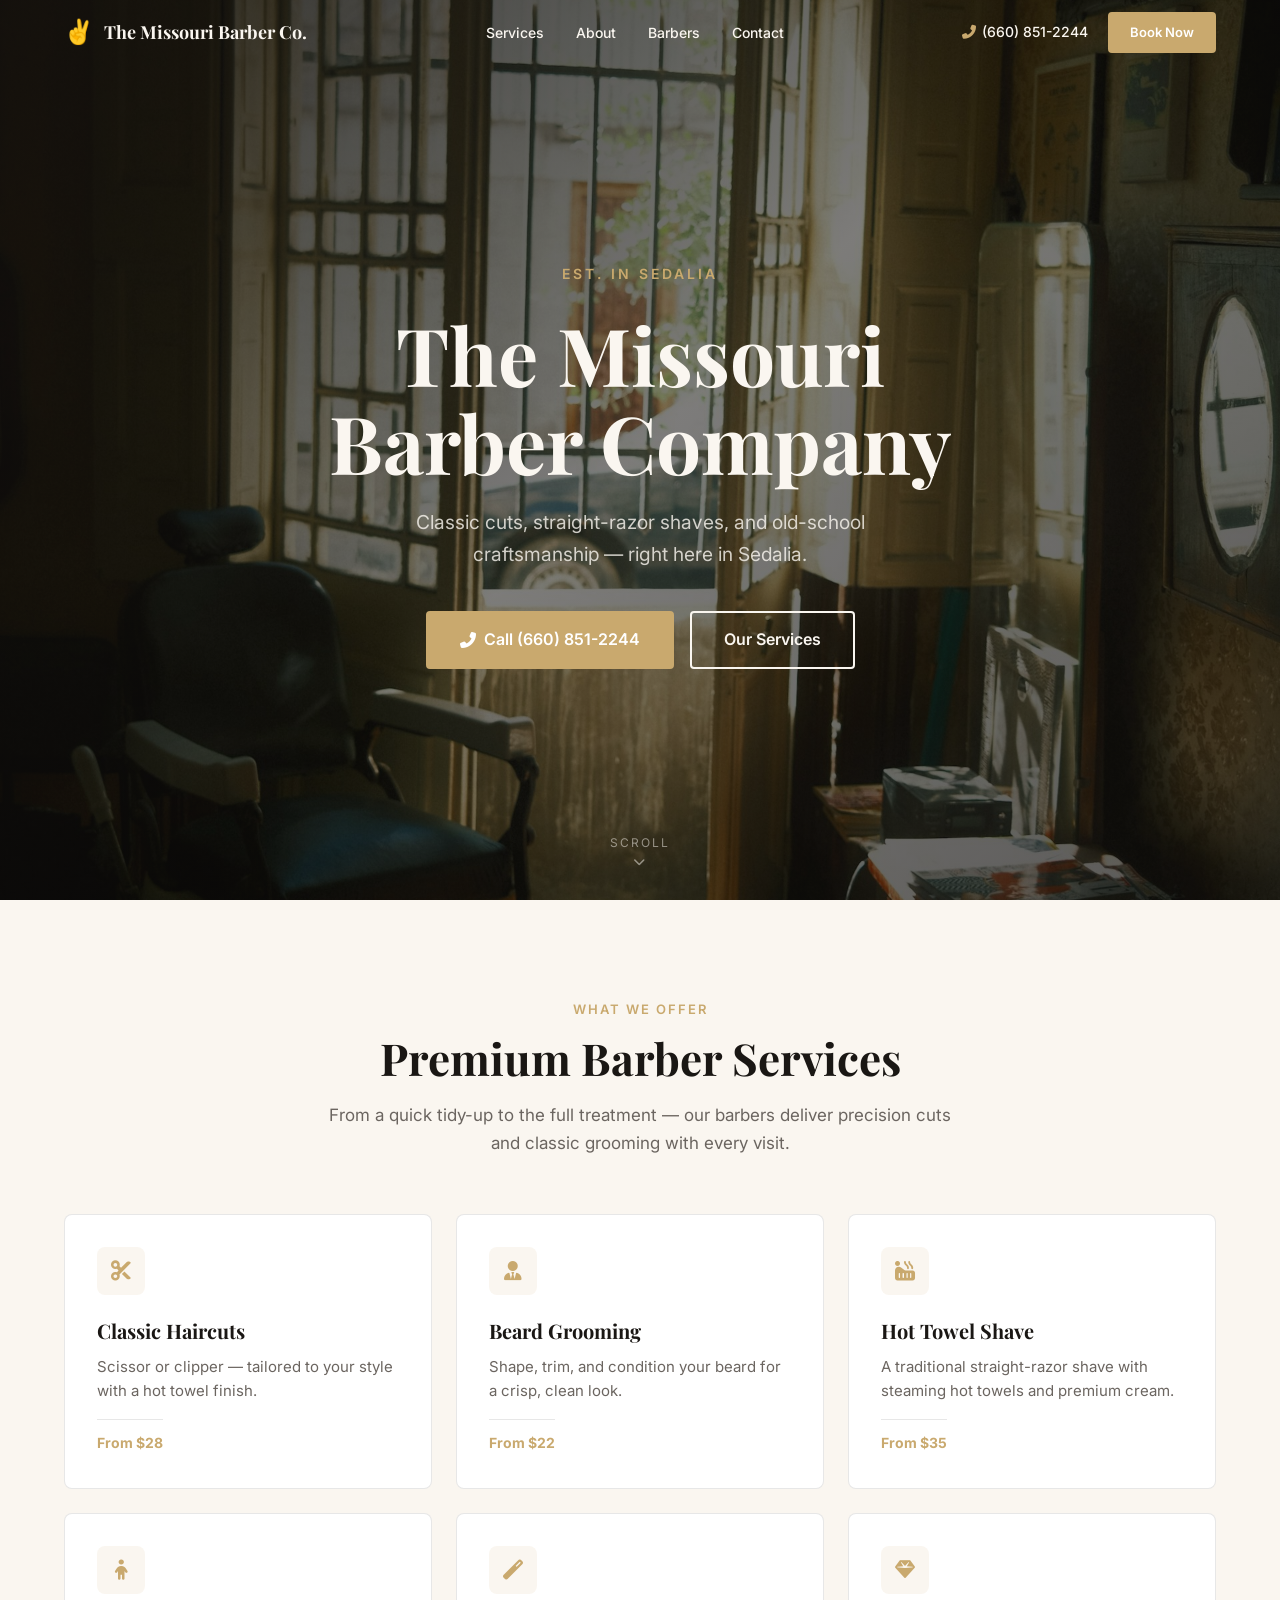
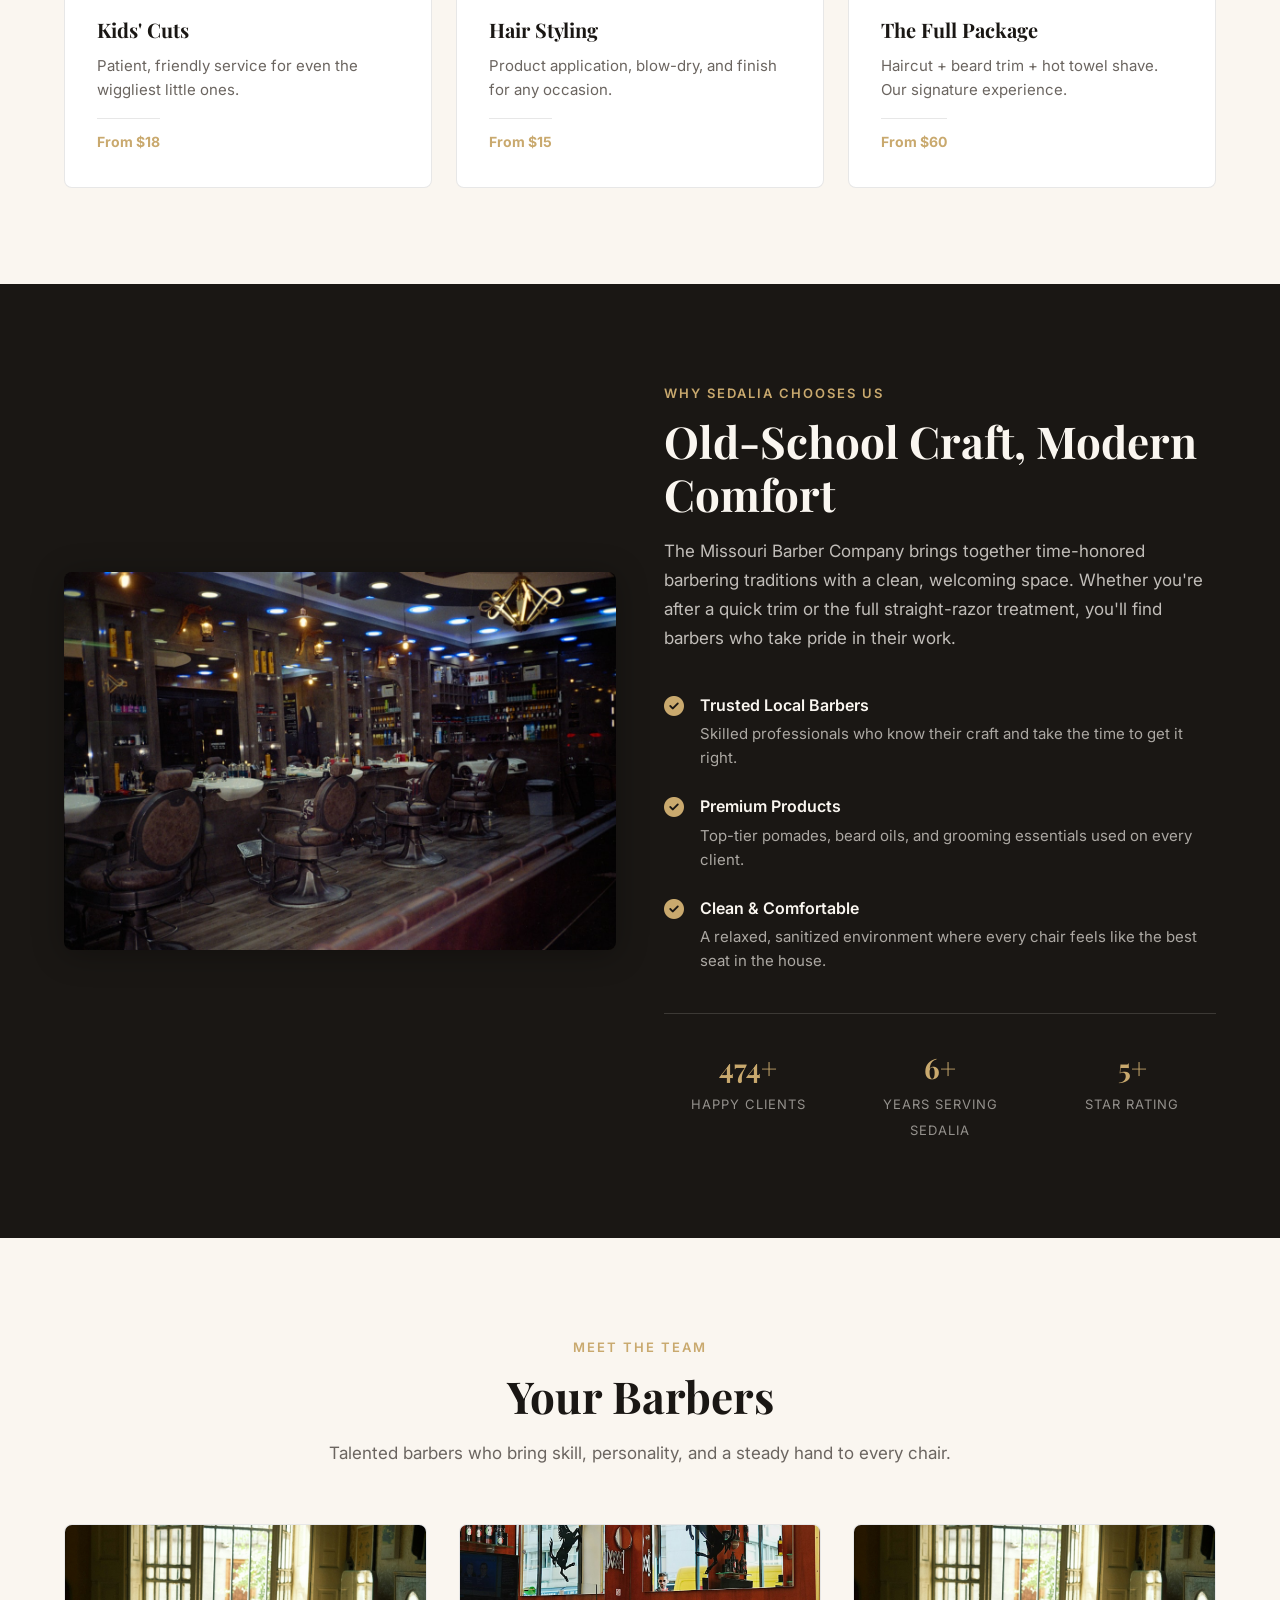
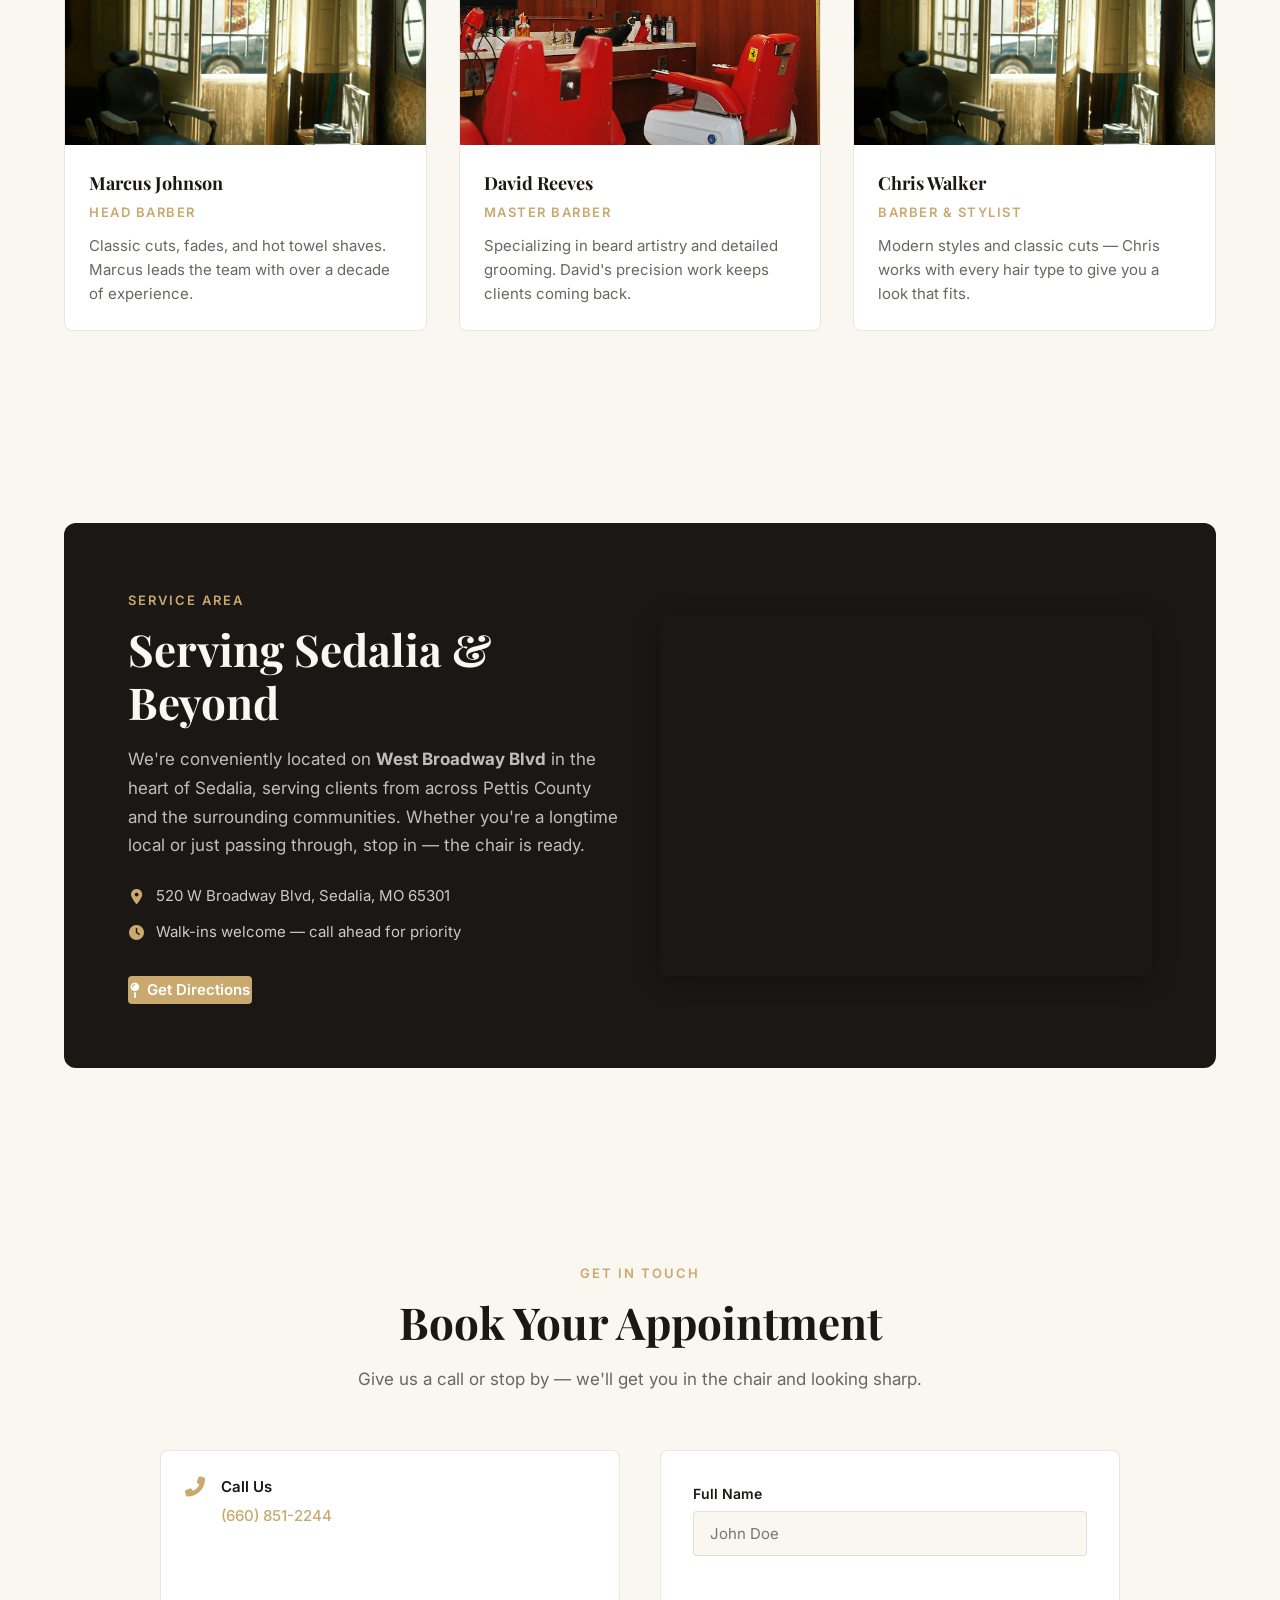
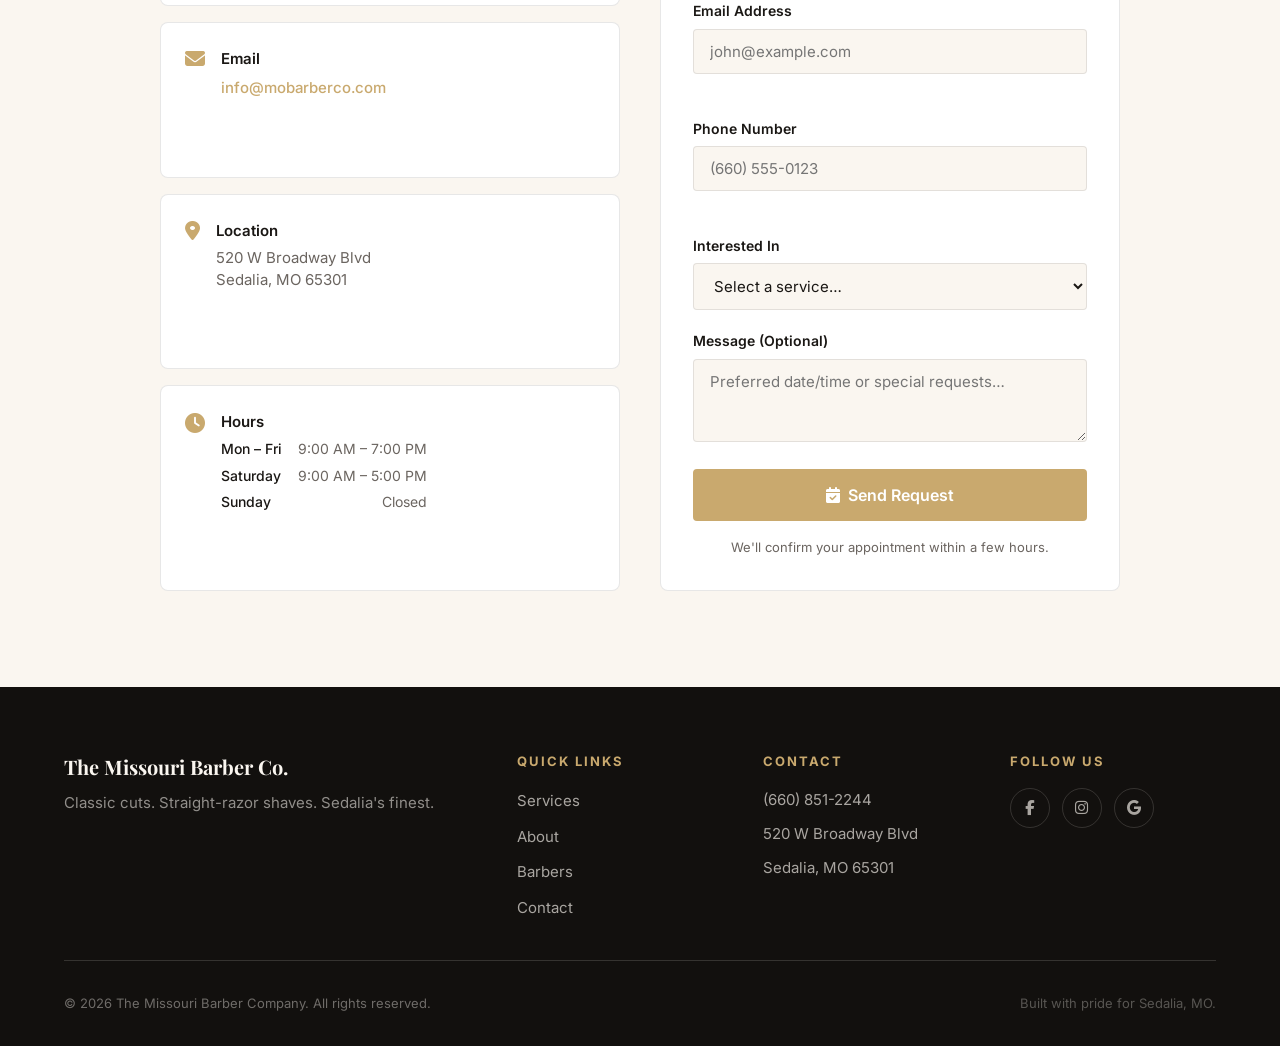
==== index.html @ 13b94422 "Initial landing page for The Missouri Barber Company Premium barbershop landing page with services, " ====
<!DOCTYPE html>
<html lang="en">
<head>
  <meta charset="UTF-8">
  <meta name="viewport" content="width=device-width, initial-scale=1.0">
  <meta name="description" content="The Missouri Barber Company — Sedalia's premier barbershop for classic haircuts, beard grooming, and hot towel shaves. Walk in or book online.">
  <title>The Missouri Barber Company | Premium Barbershop in Sedalia, MO</title>

  <!-- Google Fonts -->
  <link rel="preconnect" href="https://fonts.googleapis.com">
  <link rel="preconnect" href="https://fonts.gstatic.com" crossorigin>
  <link href="https://fonts.googleapis.com/css2?family=Playfair+Display:ital,wght@0,400;0,600;0,700;1,400&family=Inter:wght@300;400;500;600;700&display=swap" rel="stylesheet">

  <!-- Font Awesome -->
  <link rel="stylesheet" href="https://cdnjs.cloudflare.com/ajax/libs/font-awesome/6.5.1/css/all.min.css">

  <link rel="stylesheet" href="styles.css">
</head>
<body>
  <!-- Skip Navigation -->
  <a href="#main" class="skip-link">Skip to main content</a>

  <!-- Header / Navigation -->
  <header class="header" id="header">
    <div class="container header__inner">
      <a href="/" class="header__logo">
        <span class="header__logo-icon" aria-hidden="true">&#9996;</span>
        <span class="header__logo-text">The Missouri Barber Co.</span>
      </a>

      <nav class="nav" id="nav" aria-label="Main navigation">
        <ul class="nav__list" id="navList">
          <li class="nav__item"><a href="#services" class="nav__link">Services</a></li>
          <li class="nav__item"><a href="#about" class="nav__link">About</a></li>
          <li class="nav__item"><a href="#barbers" class="nav__link">Barbers</a></li>
          <li class="nav__item"><a href="#contact" class="nav__link">Contact</a></li>
        </ul>
      </nav>

      <div class="header__actions">
        <a href="tel:+16608512244" class="header__phone">
          <i class="fas fa-phone-alt" aria-hidden="true"></i>
          <span>(660) 851-2244</span>
        </a>
        <a href="#contact" class="btn btn--primary btn--sm header__cta">Book Now</a>
        <button class="nav-toggle" id="navToggle" aria-label="Toggle menu" aria-expanded="false">
          <span class="nav-toggle__bar"></span>
          <span class="nav-toggle__bar"></span>
          <span class="nav-toggle__bar"></span>
        </button>
      </div>
    </div>
  </header>

  <main id="main">
    <!-- Hero Section -->
    <section class="hero" id="hero">
      <div class="hero__overlay"></div>
      <div class="hero__bg" aria-hidden="true"></div>
      <div class="container hero__content">
        <p class="hero__subtitle">Est. in Sedalia</p>
        <h1 class="hero__title">The Missouri<br>Barber Company</h1>
        <p class="hero__tagline">Classic cuts, straight-razor shaves, and old-school craftsmanship — right here in Sedalia.</p>
        <div class="hero__actions">
          <a href="tel:+16608512244" class="btn btn--primary btn--lg">
            <i class="fas fa-phone-alt" aria-hidden="true"></i>
            Call (660) 851-2244
          </a>
          <a href="#services" class="btn btn--outline btn--lg">Our Services</a>
        </div>
      </div>
      <div class="hero__scroll" aria-hidden="true">
        <span>Scroll</span>
        <i class="fas fa-chevron-down"></i>
      </div>
    </section>

    <!-- Services Section -->
    <section class="section services" id="services" aria-labelledby="services-title">
      <div class="container">
        <div class="section__header">
          <span class="section__label">What We Offer</span>
          <h2 class="section__title" id="services-title">Premium Barber Services</h2>
          <p class="section__desc">From a quick tidy-up to the full treatment — our barbers deliver precision cuts and classic grooming with every visit.</p>
        </div>

        <div class="services__grid">
          <article class="service-card">
            <div class="service-card__icon" aria-hidden="true">
              <i class="fas fa-cut"></i>
            </div>
            <h3 class="service-card__title">Classic Haircuts</h3>
            <p class="service-card__desc">Scissor or clipper — tailored to your style with a hot towel finish.</p>
            <span class="service-card__price">From $28</span>
          </article>

          <article class="service-card">
            <div class="service-card__icon" aria-hidden="true">
              <i class="fas fa-user-tie"></i>
            </div>
            <h3 class="service-card__title">Beard Grooming</h3>
            <p class="service-card__desc">Shape, trim, and condition your beard for a crisp, clean look.</p>
            <span class="service-card__price">From $22</span>
          </article>

          <article class="service-card">
            <div class="service-card__icon" aria-hidden="true">
              <i class="fas fa-hot-tub"></i>
            </div>
            <h3 class="service-card__title">Hot Towel Shave</h3>
            <p class="service-card__desc">A traditional straight-razor shave with steaming hot towels and premium cream.</p>
            <span class="service-card__price">From $35</span>
          </article>

          <article class="service-card">
            <div class="service-card__icon" aria-hidden="true">
              <i class="fas fa-child"></i>
            </div>
            <h3 class="service-card__title">Kids' Cuts</h3>
            <p class="service-card__desc">Patient, friendly service for even the wiggliest little ones.</p>
            <span class="service-card__price">From $18</span>
          </article>

          <article class="service-card">
            <div class="service-card__icon" aria-hidden="true">
              <i class="fas fa-magic"></i>
            </div>
            <h3 class="service-card__title">Hair Styling</h3>
            <p class="service-card__desc">Product application, blow-dry, and finish for any occasion.</p>
            <span class="service-card__price">From $15</span>
          </article>

          <article class="service-card">
            <div class="service-card__icon" aria-hidden="true">
              <i class="fas fa-gem"></i>
            </div>
            <h3 class="service-card__title">The Full Package</h3>
            <p class="service-card__desc">Haircut + beard trim + hot towel shave. Our signature experience.</p>
            <span class="service-card__price">From $60</span>
          </article>
        </div>
      </div>
    </section>

    <!-- About / Why Choose Us Section -->
    <section class="section about" id="about" aria-labelledby="about-title">
      <div class="container">
        <div class="about__grid">
          <div class="about__visual" aria-hidden="true">
            <img src="assets/images/interior-1.jpg" alt="Interior of The Missouri Barber Company showing classic barber chairs" loading="lazy">
          </div>
          <div class="about__content">
            <span class="section__label">Why Sedalia Chooses Us</span>
            <h2 class="section__title" id="about-title">Old-School Craft, Modern Comfort</h2>
            <p class="about__text">The Missouri Barber Company brings together time-honored barbering traditions with a clean, welcoming space. Whether you're after a quick trim or the full straight-razor treatment, you'll find barbers who take pride in their work.</p>

            <div class="about__features">
              <div class="about__feature">
                <i class="fas fa-check-circle" aria-hidden="true"></i>
                <div>
                  <h3>Trusted Local Barbers</h3>
                  <p>Skilled professionals who know their craft and take the time to get it right.</p>
                </div>
              </div>
              <div class="about__feature">
                <i class="fas fa-check-circle" aria-hidden="true"></i>
                <div>
                  <h3>Premium Products</h3>
                  <p>Top-tier pomades, beard oils, and grooming essentials used on every client.</p>
                </div>
              </div>
              <div class="about__feature">
                <i class="fas fa-check-circle" aria-hidden="true"></i>
                <div>
                  <h3>Clean & Comfortable</h3>
                  <p>A relaxed, sanitized environment where every chair feels like the best seat in the house.</p>
                </div>
              </div>
            </div>

            <div class="about__stats">
              <div class="stat">
                <span class="stat__number" data-count="500">0</span>
                <span class="stat__label">Happy Clients</span>
              </div>
              <div class="stat">
                <span class="stat__number" data-count="6">0</span>
                <span class="stat__label">Years Serving Sedalia</span>
              </div>
              <div class="stat">
                <span class="stat__number" data-count="5.0">5.0</span>
                <span class="stat__label">Star Rating</span>
              </div>
            </div>
          </div>
        </div>
      </div>
    </section>

    <!-- Barbers Section -->
    <section class="section barbers" id="barbers" aria-labelledby="barbers-title">
      <div class="container">
        <div class="section__header">
          <span class="section__label">Meet the Team</span>
          <h2 class="section__title" id="barbers-title">Your Barbers</h2>
          <p class="section__desc">Talented barbers who bring skill, personality, and a steady hand to every chair.</p>
        </div>

        <div class="barbers__grid">
          <article class="barber-card">
            <div class="barber-card__img" aria-hidden="true">
              <img src="assets/images/hero-bg.jpg" alt="Barber at work in the shop" loading="lazy">
            </div>
            <div class="barber-card__body">
              <h3 class="barber-card__name">Marcus Johnson</h3>
              <span class="barber-card__role">Head Barber</span>
              <p class="barber-card__bio">Classic cuts, fades, and hot towel shaves. Marcus leads the team with over a decade of experience.</p>
            </div>
          </article>

          <article class="barber-card">
            <div class="barber-card__img" aria-hidden="true">
              <img src="assets/images/interior-2.jpg" alt="Inside The Missouri Barber Company shop" loading="lazy">
            </div>
            <div class="barber-card__body">
              <h3 class="barber-card__name">David Reeves</h3>
              <span class="barber-card__role">Master Barber</span>
              <p class="barber-card__bio">Specializing in beard artistry and detailed grooming. David's precision work keeps clients coming back.</p>
            </div>
          </article>

          <article class="barber-card">
            <div class="barber-card__img" aria-hidden="true">
              <img src="assets/images/hero-bg.jpg" alt="Barber station at The Missouri Barber Company" loading="lazy">
            </div>
            <div class="barber-card__body">
              <h3 class="barber-card__name">Chris Walker</h3>
              <span class="barber-card__role">Barber & Stylist</span>
              <p class="barber-card__bio">Modern styles and classic cuts — Chris works with every hair type to give you a look that fits.</p>
            </div>
          </article>
        </div>
      </div>
    </section>

    <!-- Service Area Section -->
    <section class="section area" id="area" aria-labelledby="area-title">
      <div class="container">
        <div class="area__card">
          <div class="area__content">
            <span class="section__label">Service Area</span>
            <h2 class="section__title" id="area-title">Serving Sedalia & Beyond</h2>
            <p>
              We're conveniently located on <strong>West Broadway Blvd</strong> in the heart of Sedalia, serving clients from across
              Pettis County and the surrounding communities. Whether you're a longtime local or just passing through,
              stop in — the chair is ready.
            </p>
            <ul class="area__list">
              <li><i class="fas fa-location-dot" aria-hidden="true"></i> 520 W Broadway Blvd, Sedalia, MO 65301</li>
              <li><i class="fas fa-clock" aria-hidden="true"></i> Walk-ins welcome — call ahead for priority</li>
            </ul>
            <a href="https://maps.google.com/?q=520+W+Broadway+Blvd+Sedalia+MO+65301" target="_blank" rel="noopener noreferrer" class="btn btn--primary">
              <i class="fas fa-map-pin" aria-hidden="true"></i>
              Get Directions
            </a>
          </div>
          <div class="area__map" aria-hidden="true">
            <iframe
              src="https://www.google.com/maps/embed?pb=!1m18!1m12!1m3!1d3097.5!2d-93.2345!3d38.7042!2m3!1f0!2f0!3f0!3m2!1i1024!2i768!4f13.1!3m3!1m2!1s0x87c641edf4b2b3e5%3A0x9f8d6e7a5c4b3a2f!2s520%20W%20Broadway%20Blvd%2C%20Sedalia%2C%20MO%2065301!5e0!3m2!1sen!2sus!4v1"
              width="600" height="400" style="border:0;" allowfullscreen="" loading="lazy"
              title="Map showing The Missouri Barber Company location in Sedalia, MO">
            </iframe>
          </div>
        </div>
      </div>
    </section>

    <!-- Contact / CTA Section -->
    <section class="section contact" id="contact" aria-labelledby="contact-title">
      <div class="container">
        <div class="section__header">
          <span class="section__label">Get in Touch</span>
          <h2 class="section__title" id="contact-title">Book Your Appointment</h2>
          <p class="section__desc">Give us a call or stop by — we'll get you in the chair and looking sharp.</p>
        </div>

        <div class="contact__grid">
          <div class="contact__info">
            <div class="contact__card">
              <i class="fas fa-phone-alt" aria-hidden="true"></i>
              <div>
                <h3>Call Us</h3>
                <a href="tel:+16608512244" class="contact__link">(660) 851-2244</a>
              </div>
            </div>
            <div class="contact__card">
              <i class="fas fa-envelope" aria-hidden="true"></i>
              <div>
                <h3>Email</h3>
                <a href="mailto:info@mobarberco.com" class="contact__link">info@mobarberco.com</a>
              </div>
            </div>
            <div class="contact__card">
              <i class="fas fa-location-dot" aria-hidden="true"></i>
              <div>
                <h3>Location</h3>
                <address class="contact__address">
                  520 W Broadway Blvd<br>
                  Sedalia, MO 65301
                </address>
              </div>
            </div>
            <div class="contact__card">
              <i class="fas fa-clock" aria-hidden="true"></i>
              <div>
                <h3>Hours</h3>
                <ul class="contact__hours">
                  <li><span>Mon – Fri</span><span>9:00 AM – 7:00 PM</span></li>
                  <li><span>Saturday</span><span>9:00 AM – 5:00 PM</span></li>
                  <li><span>Sunday</span><span>Closed</span></li>
                </ul>
              </div>
            </div>
          </div>

          <form class="contact__form" id="contactForm" novalidate>
            <div class="form__group">
              <label for="name">Full Name</label>
              <input type="text" id="name" name="name" placeholder="John Doe" required>
              <span class="form__error" role="alert"></span>
            </div>
            <div class="form__group">
              <label for="email">Email Address</label>
              <input type="email" id="email" name="email" placeholder="john@example.com" required>
              <span class="form__error" role="alert"></span>
            </div>
            <div class="form__group">
              <label for="phone">Phone Number</label>
              <input type="tel" id="phone" name="phone" placeholder="(660) 555-0123" required>
              <span class="form__error" role="alert"></span>
            </div>
            <div class="form__group">
              <label for="service">Interested In</label>
              <select id="service" name="service">
                <option value="">Select a service…</option>
                <option value="haircut">Classic Haircut</option>
                <option value="beard">Beard Grooming</option>
                <option value="shave">Hot Towel Shave</option>
                <option value="kids">Kids' Cut</option>
                <option value="package">The Full Package</option>
              </select>
            </div>
            <div class="form__group">
              <label for="message">Message (Optional)</label>
              <textarea id="message" name="message" rows="3" placeholder="Preferred date/time or special requests…"></textarea>
            </div>
            <button type="submit" class="btn btn--primary btn--lg btn--full">
              <i class="fas fa-calendar-check" aria-hidden="true"></i>
              Send Request
            </button>
            <p class="form__footnote">We'll confirm your appointment within a few hours.</p>
          </form>
        </div>
      </div>
    </section>
  </main>

  <!-- Footer -->
  <footer class="footer">
    <div class="container">
      <div class="footer__grid">
        <div class="footer__brand">
          <span class="footer__logo">The Missouri Barber Co.</span>
          <p class="footer__tagline">Classic cuts. Straight-razor shaves. Sedalia's finest.</p>
        </div>

        <div class="footer__nav">
          <h3>Quick Links</h3>
          <ul>
            <li><a href="#services">Services</a></li>
            <li><a href="#about">About</a></li>
            <li><a href="#barbers">Barbers</a></li>
            <li><a href="#contact">Contact</a></li>
          </ul>
        </div>

        <div class="footer__contact">
          <h3>Contact</h3>
          <ul>
            <li><a href="tel:+16608512244">(660) 851-2244</a></li>
            <li>520 W Broadway Blvd</li>
            <li>Sedalia, MO 65301</li>
          </ul>
        </div>

        <div class="footer__social">
          <h3>Follow Us</h3>
          <div class="footer__social-links">
            <a href="#" aria-label="Facebook" class="social-link"><i class="fab fa-facebook-f"></i></a>
            <a href="#" aria-label="Instagram" class="social-link"><i class="fab fa-instagram"></i></a>
            <a href="#" aria-label="Google Business Profile" class="social-link"><i class="fab fa-google"></i></a>
          </div>
        </div>
      </div>

      <div class="footer__bottom">
        <p>&copy; 2026 The Missouri Barber Company. All rights reserved.</p>
        <p class="footer__credit">Built with pride for Sedalia, MO.</p>
      </div>
    </div>
  </footer>

  <!-- Back to Top -->
  <button class="back-to-top" id="backToTop" aria-label="Back to top" aria-hidden="true">
    <i class="fas fa-chevron-up" aria-hidden="true"></i>
  </button>

  <script src="script.js"></script>
</body>
</html>
---- styles.css ----
/* ============================================
   The Missouri Barber Company — Styles
   ============================================ */

/* --- Reset & Base --- */
*,
*::before,
*::after {
  margin: 0;
  padding: 0;
  box-sizing: border-box;
}

:root {
  /* Colors */
  --color-bg: #faf6f0;
  --color-bg-alt: #1a1714;
  --color-bg-dark: #12100e;
  --color-text: #1a1714;
  --color-text-light: #6b6560;
  --color-text-inverse: #faf6f0;
  --color-accent: #c9a96e;
  --color-accent-hover: #b8944a;
  --color-accent-dark: #a07d3e;
  --color-border: rgba(26, 23, 20, 0.1);
  --color-border-light: rgba(250, 246, 240, 0.15);

  /* Typography */
  --font-serif: 'Playfair Display', Georgia, serif;
  --font-sans: 'Inter', -apple-system, BlinkMacSystemFont, 'Segoe UI', sans-serif;

  /* Spacing */
  --section-padding: 5rem 1.5rem;
  --container-max: 1200px;
  --container-narrow: 960px;

  /* Transitions */
  --transition: 0.3s cubic-bezier(0.4, 0, 0.2, 1);
}

html {
  scroll-behavior: smooth;
  scroll-padding-top: 80px;
}

body {
  font-family: var(--font-sans);
  font-weight: 400;
  color: var(--color-text);
  background: var(--color-bg);
  line-height: 1.6;
  -webkit-font-smoothing: antialiased;
  -moz-osx-font-smoothing: grayscale;
  overflow-x: hidden;
}

img {
  display: block;
  max-width: 100%;
  height: auto;
}

a {
  color: var(--color-accent);
  text-decoration: none;
  transition: color var(--transition);
}

a:hover {
  color: var(--color-accent-hover);
}

ul { list-style: none; }

/* --- Skip Link --- */
.skip-link {
  position: absolute;
  top: -100%;
  left: 1rem;
  z-index: 1000;
  padding: 0.75rem 1.5rem;
  background: var(--color-accent);
  color: #fff;
  font-weight: 600;
  border-radius: 0 0 4px 4px;
  transition: top var(--transition);
}

.skip-link:focus {
  top: 0;
}

/* --- Container --- */
.container {
  max-width: var(--container-max);
  margin: 0 auto;
  padding: 0 1.5rem;
}

/* --- Buttons --- */
.btn {
  display: inline-flex;
  align-items: center;
  justify-content: center;
  gap: 0.5rem;
  font-family: var(--font-sans);
  font-weight: 600;
  font-size: 0.9375rem;
  text-decoration: none;
  border: 2px solid transparent;
  border-radius: 4px;
  cursor: pointer;
  transition: all var(--transition);
  white-space: nowrap;
}

.btn--primary {
  background: var(--color-accent);
  color: #fff;
  border-color: var(--color-accent);
}

.btn--primary:hover {
  background: var(--color-accent-hover);
  border-color: var(--color-accent-hover);
  color: #fff;
}

.btn--outline {
  background: transparent;
  color: var(--color-text-inverse);
  border-color: var(--color-text-inverse);
}

.btn--outline:hover {
  background: var(--color-text-inverse);
  color: var(--color-bg-alt);
}

.btn--sm {
  padding: 0.5rem 1.25rem;
  font-size: 0.8125rem;
}

.btn--lg {
  padding: 0.875rem 2rem;
  font-size: 1rem;
}

.btn--full {
  width: 100%;
}

/* --- Section Shared --- */
.section {
  padding: var(--section-padding);
}

.section--dark {
  background: var(--color-bg-dark);
  color: var(--color-text-inverse);
}

.section__header {
  text-align: center;
  max-width: 640px;
  margin: 0 auto 3.5rem;
}

.section__label {
  display: inline-block;
  font-family: var(--font-sans);
  font-size: 0.8125rem;
  font-weight: 600;
  text-transform: uppercase;
  letter-spacing: 2px;
  color: var(--color-accent);
  margin-bottom: 0.75rem;
}

.section__title {
  font-family: var(--font-serif);
  font-size: clamp(1.75rem, 4vw, 2.75rem);
  font-weight: 700;
  line-height: 1.2;
  margin-bottom: 1rem;
}

.section__desc {
  color: var(--color-text-light);
  font-size: 1.0625rem;
  line-height: 1.7;
}

/* ============================================
   Header
   ============================================ */
.header {
  position: fixed;
  top: 0;
  left: 0;
  right: 0;
  z-index: 100;
  padding: 0.75rem 0;
  background: transparent;
  transition: all var(--transition);
}

.header.scrolled {
  background: rgba(18, 16, 14, 0.97);
  padding: 0.5rem 0;
  box-shadow: 0 2px 24px rgba(0, 0, 0, 0.3);
}

.header__inner {
  display: flex;
  align-items: center;
  justify-content: space-between;
  gap: 1rem;
}

.header__logo {
  display: flex;
  align-items: center;
  gap: 0.625rem;
  text-decoration: none;
  color: var(--color-text-inverse);
  z-index: 101;
}

.header__logo-icon {
  font-size: 1.5rem;
  color: var(--color-accent);
}

.header__logo-text {
  font-family: var(--font-serif);
  font-size: 1.125rem;
  font-weight: 700;
  white-space: nowrap;
}

/* Navigation */
.nav__list {
  display: flex;
  align-items: center;
  gap: 2rem;
}

.nav__link {
  font-size: 0.875rem;
  font-weight: 500;
  color: var(--color-text-inverse);
  position: relative;
  padding: 0.25rem 0;
}

.nav__link::after {
  content: '';
  position: absolute;
  bottom: -2px;
  left: 0;
  width: 0;
  height: 2px;
  background: var(--color-accent);
  transition: width var(--transition);
}

.nav__link:hover::after,
.nav__link:focus-visible::after {
  width: 100%;
}

.nav__link:hover {
  color: var(--color-accent);
}

/* Header actions */
.header__actions {
  display: flex;
  align-items: center;
  gap: 1.25rem;
}

.header__phone {
  display: none;
  align-items: center;
  gap: 0.375rem;
  font-size: 0.875rem;
  font-weight: 500;
  color: var(--color-text-inverse);
}

.header__phone i {
  color: var(--color-accent);
}

.header__phone:hover {
  color: var(--color-accent);
}

.header__cta {
  display: none;
}

/* Nav toggle (mobile) */
.nav-toggle {
  display: flex;
  flex-direction: column;
  gap: 5px;
  background: none;
  border: none;
  cursor: pointer;
  padding: 0.25rem;
  z-index: 101;
}

.nav-toggle__bar {
  display: block;
  width: 24px;
  height: 2px;
  background: var(--color-text-inverse);
  border-radius: 2px;
  transition: all var(--transition);
}

.nav-toggle[aria-expanded="true"] .nav-toggle__bar:nth-child(1) {
  transform: translateY(7px) rotate(45deg);
}

.nav-toggle[aria-expanded="true"] .nav-toggle__bar:nth-child(2) {
  opacity: 0;
}

.nav-toggle[aria-expanded="true"] .nav-toggle__bar:nth-child(3) {
  transform: translateY(-7px) rotate(-45deg);
}

/* Mobile menu */
@media (max-width: 767px) {
  .nav {
    position: fixed;
    top: 0;
    right: -100%;
    width: 75%;
    max-width: 320px;
    height: 100vh;
    background: var(--color-bg-dark);
    padding: 6rem 2rem 2rem;
    transition: right var(--transition);
    z-index: 100;
  }

  .nav.open {
    right: 0;
  }

  .nav__list {
    flex-direction: column;
    align-items: flex-start;
    gap: 1.5rem;
  }

  .nav__link {
    font-size: 1.125rem;
  }

  body.menu-open {
    overflow: hidden;
  }

  body.menu-open::after {
    content: '';
    position: fixed;
    inset: 0;
    background: rgba(0, 0, 0, 0.5);
    z-index: 99;
  }
}

/* ============================================
   Hero
   ============================================ */
.hero {
  position: relative;
  min-height: 100vh;
  display: flex;
  align-items: center;
  justify-content: center;
  overflow: hidden;
  color: var(--color-text-inverse);
}

.hero__bg {
  position: absolute;
  inset: 0;
  background: url('assets/images/hero-bg.jpg') center center / cover no-repeat;
  transform: scale(1.05);
  transition: transform 8s ease;
}

.hero.loaded .hero__bg {
  transform: scale(1);
}

.hero__overlay {
  position: absolute;
  inset: 0;
  background: linear-gradient(
    135deg,
    rgba(18, 16, 14, 0.88) 0%,
    rgba(18, 16, 14, 0.55) 50%,
    rgba(18, 16, 14, 0.7) 100%
  );
  z-index: 1;
}

.hero__content {
  position: relative;
  z-index: 2;
  text-align: center;
  padding: 6rem 1.5rem 4rem;
  max-width: 780px;
}

.hero__subtitle {
  font-size: 0.875rem;
  font-weight: 600;
  text-transform: uppercase;
  letter-spacing: 3px;
  color: var(--color-accent);
  margin-bottom: 1.5rem;
}

.hero__title {
  font-family: var(--font-serif);
  font-size: clamp(2.5rem, 6vw, 4.5rem);
  font-weight: 700;
  line-height: 1.1;
  margin-bottom: 1.25rem;
}

.hero__tagline {
  font-size: clamp(1rem, 2vw, 1.2rem);
  color: rgba(250, 246, 240, 0.8);
  line-height: 1.7;
  margin-bottom: 2.5rem;
  max-width: 540px;
  margin-left: auto;
  margin-right: auto;
}

.hero__actions {
  display: flex;
  flex-direction: column;
  align-items: center;
  gap: 1rem;
}

.hero__scroll {
  position: absolute;
  bottom: 2rem;
  left: 50%;
  transform: translateX(-50%);
  z-index: 2;
  display: flex;
  flex-direction: column;
  align-items: center;
  gap: 0.25rem;
  font-size: 0.75rem;
  text-transform: uppercase;
  letter-spacing: 2px;
  color: rgba(250, 246, 240, 0.5);
  animation: bounce-down 2s infinite;
}

@keyframes bounce-down {
  0%, 100% { transform: translateX(-50%) translateY(0); }
  50% { transform: translateX(-50%) translateY(8px); }
}

/* ============================================
   Services
   ============================================ */
.services {
  background: var(--color-bg);
}

.services__grid {
  display: grid;
  grid-template-columns: repeat(auto-fit, minmax(280px, 1fr));
  gap: 1.5rem;
}

.service-card {
  background: #fff;
  border: 1px solid var(--color-border);
  border-radius: 8px;
  padding: 2rem;
  transition: all var(--transition);
}

.service-card:hover {
  border-color: var(--color-accent);
  box-shadow: 0 8px 32px rgba(201, 169, 110, 0.1);
  transform: translateY(-3px);
}

.service-card__icon {
  width: 48px;
  height: 48px;
  display: flex;
  align-items: center;
  justify-content: center;
  background: rgba(201, 169, 110, 0.1);
  border-radius: 8px;
  margin-bottom: 1.25rem;
  font-size: 1.25rem;
  color: var(--color-accent);
}

.service-card__title {
  font-family: var(--font-serif);
  font-size: 1.25rem;
  font-weight: 700;
  margin-bottom: 0.5rem;
}

.service-card__desc {
  font-size: 0.9375rem;
  color: var(--color-text-light);
  line-height: 1.6;
  margin-bottom: 1rem;
}

.service-card__price {
  display: inline-block;
  font-size: 0.875rem;
  font-weight: 700;
  color: var(--color-accent);
  padding-top: 0.75rem;
  border-top: 1px solid var(--color-border);
}

/* ============================================
   About
   ============================================ */
.about {
  background: var(--color-bg-alt);
  color: var(--color-text-inverse);
}

.about__grid {
  display: grid;
  grid-template-columns: 1fr;
  gap: 3rem;
  align-items: center;
}

.about__visual {
  border-radius: 8px;
  overflow: hidden;
  box-shadow: 0 4px 32px rgba(0, 0, 0, 0.3);
}

.about__visual img {
  width: 100%;
  height: 320px;
  object-fit: cover;
  transition: transform 0.6s ease;
}

.about__visual:hover img {
  transform: scale(1.03);
}

.about .section__label { color: var(--color-accent); }

.about__text {
  font-size: 1.0625rem;
  color: rgba(250, 246, 240, 0.75);
  margin-bottom: 2.5rem;
  line-height: 1.7;
}

.about__features {
  display: flex;
  flex-direction: column;
  gap: 1.5rem;
  margin-bottom: 2.5rem;
}

.about__feature {
  display: flex;
  gap: 1rem;
  align-items: flex-start;
}

.about__feature i {
  color: var(--color-accent);
  font-size: 1.25rem;
  margin-top: 0.2rem;
  flex-shrink: 0;
}

.about__feature h3 {
  font-size: 1rem;
  font-weight: 600;
  margin-bottom: 0.25rem;
}

.about__feature p {
  font-size: 0.9375rem;
  color: rgba(250, 246, 240, 0.65);
}

.about__stats {
  display: grid;
  grid-template-columns: repeat(3, 1fr);
  gap: 1.5rem;
  padding-top: 2rem;
  border-top: 1px solid var(--color-border-light);
}

.stat {
  text-align: center;
}

.stat__number {
  display: block;
  font-family: var(--font-serif);
  font-size: 1.75rem;
  font-weight: 700;
  color: var(--color-accent);
}

.stat__label {
  font-size: 0.8125rem;
  color: rgba(250, 246, 240, 0.55);
  text-transform: uppercase;
  letter-spacing: 1px;
}

/* ============================================
   Barbers
   ============================================ */
.barbers {
  background: var(--color-bg);
}

.barbers__grid {
  display: grid;
  grid-template-columns: repeat(auto-fit, minmax(260px, 1fr));
  gap: 2rem;
}

.barber-card {
  background: #fff;
  border: 1px solid var(--color-border);
  border-radius: 8px;
  overflow: hidden;
  transition: all var(--transition);
}

.barber-card:hover {
  box-shadow: 0 8px 32px rgba(0, 0, 0, 0.06);
  transform: translateY(-3px);
}

.barber-card__img {
  height: 220px;
  overflow: hidden;
}

.barber-card__img img {
  width: 100%;
  height: 100%;
  object-fit: cover;
  transition: transform 0.6s ease;
}

.barber-card:hover .barber-card__img img {
  transform: scale(1.06);
}

.barber-card__body {
  padding: 1.5rem;
}

.barber-card__name {
  font-family: var(--font-serif);
  font-size: 1.125rem;
  font-weight: 700;
  margin-bottom: 0.25rem;
}

.barber-card__role {
  display: block;
  font-size: 0.8125rem;
  font-weight: 600;
  color: var(--color-accent);
  text-transform: uppercase;
  letter-spacing: 1.5px;
  margin-bottom: 0.75rem;
}

.barber-card__bio {
  font-size: 0.9375rem;
  color: var(--color-text-light);
  line-height: 1.6;
}

/* ============================================
   Service Area
   ============================================ */
.area__card {
  display: grid;
  grid-template-columns: 1fr;
  gap: 2.5rem;
  background: var(--color-bg-alt);
  color: var(--color-text-inverse);
  border-radius: 12px;
  padding: 2.5rem 1.5rem;
}

.area__content .section__label {
  color: var(--color-accent);
}

.area__content p {
  color: rgba(250, 246, 240, 0.75);
  font-size: 1.0625rem;
  line-height: 1.7;
  margin-bottom: 1.5rem;
}

.area__list {
  display: flex;
  flex-direction: column;
  gap: 0.75rem;
  margin-bottom: 2rem;
}

.area__list li {
  display: flex;
  align-items: center;
  gap: 0.75rem;
  font-size: 0.9375rem;
  color: rgba(250, 246, 240, 0.8);
}

.area__list i {
  color: var(--color-accent);
  width: 1rem;
  text-align: center;
}

.area__map {
  border-radius: 8px;
  overflow: hidden;
  box-shadow: 0 4px 24px rgba(0, 0, 0, 0.3);
}

.area__map iframe {
  width: 100%;
  height: 280px;
  display: block;
}

/* ============================================
   Contact
   ============================================ */
.contact {
  background: var(--color-bg);
}

.contact__grid {
  display: grid;
  grid-template-columns: 1fr;
  gap: 2.5rem;
  max-width: var(--container-narrow);
  margin: 0 auto;
}

.contact__info {
  display: grid;
  grid-template-columns: 1fr 1fr;
  gap: 1rem;
}

.contact__card {
  display: flex;
  gap: 1rem;
  align-items: flex-start;
  background: #fff;
  border: 1px solid var(--color-border);
  border-radius: 8px;
  padding: 1.5rem;
  transition: border-color var(--transition);
}

.contact__card:hover {
  border-color: var(--color-accent);
}

.contact__card > i {
  font-size: 1.25rem;
  color: var(--color-accent);
  margin-top: 0.15rem;
}

.contact__card h3 {
  font-size: 0.9375rem;
  font-weight: 600;
  margin-bottom: 0.25rem;
}

.contact__link {
  font-size: 0.9375rem;
  font-weight: 500;
}

.contact__address {
  font-style: normal;
  font-size: 0.9375rem;
  color: var(--color-text-light);
  line-height: 1.5;
}

.contact__hours {
  display: flex;
  flex-direction: column;
  gap: 0.25rem;
}

.contact__hours li {
  display: flex;
  justify-content: space-between;
  gap: 1rem;
  font-size: 0.875rem;
  color: var(--color-text-light);
}

.contact__hours li span:first-child {
  color: var(--color-text);
  font-weight: 500;
}

/* Contact form */
.contact__form {
  background: #fff;
  border: 1px solid var(--color-border);
  border-radius: 8px;
  padding: 2rem;
}

.form__group {
  margin-bottom: 1.25rem;
}

.form__group label {
  display: block;
  font-size: 0.875rem;
  font-weight: 600;
  margin-bottom: 0.375rem;
}

.form__group input,
.form__group select,
.form__group textarea {
  width: 100%;
  padding: 0.75rem 1rem;
  font-family: var(--font-sans);
  font-size: 0.9375rem;
  border: 1.5px solid var(--color-border);
  border-radius: 4px;
  background: var(--color-bg);
  color: var(--color-text);
  transition: border-color var(--transition);
  outline: none;
}

.form__group input:focus,
.form__group select:focus,
.form__group textarea:focus {
  border-color: var(--color-accent);
  box-shadow: 0 0 0 3px rgba(201, 169, 110, 0.15);
}

.form__group input.error,
.form__group select.error,
.form__group textarea.error {
  border-color: #d32f2f;
}

.form__error {
  display: block;
  font-size: 0.8125rem;
  color: #d32f2f;
  margin-top: 0.25rem;
  min-height: 1.25rem;
}

.form__footnote {
  font-size: 0.8125rem;
  color: var(--color-text-light);
  text-align: center;
  margin-top: 1rem;
}

/* ============================================
   Footer
   ============================================ */
.footer {
  background: var(--color-bg-dark);
  color: var(--color-text-inverse);
  padding: 4rem 1.5rem 2rem;
}

.footer__grid {
  display: grid;
  grid-template-columns: 1fr;
  gap: 2.5rem;
  max-width: var(--container-max);
  margin: 0 auto;
  padding-bottom: 2.5rem;
  border-bottom: 1px solid var(--color-border-light);
}

.footer__logo {
  font-family: var(--font-serif);
  font-size: 1.25rem;
  font-weight: 700;
}

.footer__tagline {
  font-size: 0.9375rem;
  color: rgba(250, 246, 240, 0.55);
  margin-top: 0.5rem;
}

.footer h3 {
  font-size: 0.8125rem;
  font-weight: 700;
  text-transform: uppercase;
  letter-spacing: 2px;
  margin-bottom: 1rem;
  color: var(--color-accent);
}

.footer ul {
  display: flex;
  flex-direction: column;
  gap: 0.625rem;
}

.footer a {
  color: rgba(250, 246, 240, 0.65);
  font-size: 0.9375rem;
}

.footer a:hover {
  color: var(--color-accent);
}

.footer__contact li {
  font-size: 0.9375rem;
  color: rgba(250, 246, 240, 0.65);
}

.footer__social-links {
  display: flex;
  gap: 0.75rem;
}

.social-link {
  display: flex;
  align-items: center;
  justify-content: center;
  width: 40px;
  height: 40px;
  border: 1px solid var(--color-border-light);
  border-radius: 50%;
  color: rgba(250, 246, 240, 0.55);
  transition: all var(--transition);
}

.social-link:hover {
  border-color: var(--color-accent);
  color: var(--color-accent);
  background: rgba(201, 169, 110, 0.1);
}

.footer__bottom {
  max-width: var(--container-max);
  margin: 0 auto;
  padding-top: 2rem;
  display: flex;
  flex-direction: column;
  gap: 0.25rem;
  text-align: center;
  font-size: 0.8125rem;
  color: rgba(250, 246, 240, 0.4);
}

.footer__credit {
  color: rgba(250, 246, 240, 0.3);
}

/* ============================================
   Back to Top
   ============================================ */
.back-to-top {
  position: fixed;
  bottom: 1.5rem;
  right: 1.5rem;
  z-index: 50;
  width: 44px;
  height: 44px;
  display: flex;
  align-items: center;
  justify-content: center;
  background: var(--color-accent);
  color: #fff;
  border: none;
  border-radius: 8px;
  cursor: pointer;
  opacity: 0;
  visibility: hidden;
  transform: translateY(12px);
  transition: all var(--transition);
}

.back-to-top.visible {
  opacity: 1;
  visibility: visible;
  transform: translateY(0);
}

.back-to-top:hover {
  background: var(--color-accent-hover);
  transform: translateY(-2px);
}

/* ============================================
   Animations
   ============================================ */
.fade-in {
  opacity: 0;
  transform: translateY(24px);
  transition: opacity 0.6s ease, transform 0.6s ease;
}

.fade-in.visible {
  opacity: 1;
  transform: translateY(0);
}

.service-card:nth-child(1) { transition-delay: 0ms; }
.service-card:nth-child(2) { transition-delay: 80ms; }
.service-card:nth-child(3) { transition-delay: 160ms; }
.service-card:nth-child(4) { transition-delay: 240ms; }
.service-card:nth-child(5) { transition-delay: 320ms; }
.service-card:nth-child(6) { transition-delay: 400ms; }

/* ============================================
   Toast Notification
   ============================================ */
.toast {
  position: fixed;
  bottom: 5rem;
  left: 50%;
  transform: translateX(-50%) translateY(12px);
  z-index: 200;
  padding: 1rem 2rem;
  background: var(--color-bg-dark);
  color: var(--color-text-inverse);
  border: 1px solid var(--color-border-light);
  border-radius: 8px;
  font-size: 0.9375rem;
  font-weight: 500;
  box-shadow: 0 8px 32px rgba(0, 0, 0, 0.2);
  opacity: 0;
  visibility: hidden;
  transition: all var(--transition);
  text-align: center;
  white-space: nowrap;
}

.toast.show {
  opacity: 1;
  visibility: visible;
  transform: translateX(-50%) translateY(0);
}

.toast.toast--success {
  border-color: #2e7d32;
}

.toast.toast--error {
  border-color: #d32f2f;
}

/* ============================================
   Responsive — Tablet (768px+)
   ============================================ */
@media (min-width: 768px) {
  .header__phone {
    display: inline-flex;
  }

  .header__cta {
    display: inline-flex;
  }

  .nav-toggle {
    display: none;
  }

  .nav {
    position: static;
    width: auto;
    height: auto;
    background: transparent;
    padding: 0;
  }

  .nav__list {
    flex-direction: row;
  }

  .hero__actions {
    flex-direction: row;
    justify-content: center;
  }

  .about__grid {
    grid-template-columns: 1fr 1fr;
  }

  .about__visual img {
    height: 100%;
  }

  .area__card {
    grid-template-columns: 1fr 1fr;
    align-items: center;
    padding: 3rem;
  }

  .contact__grid {
    grid-template-columns: 1fr 1fr;
  }

  .contact__info {
    grid-template-columns: 1fr;
  }

  .footer__grid {
    grid-template-columns: 2fr 1fr 1fr 1fr;
  }

  .footer__bottom {
    flex-direction: row;
    justify-content: space-between;
  }
}

/* ============================================
   Responsive — Desktop (1024px+)
   ============================================ */
@media (min-width: 1024px) {
  .section {
    padding: 6rem 1.5rem;
  }

  .services__grid {
    grid-template-columns: repeat(3, 1fr);
  }

  .area__card {
    padding: 4rem;
  }

  .area__map iframe {
    height: 360px;
  }
}

/* ============================================
   Responsive — Large (1280px+)
   ============================================ */
@media (min-width: 1280px) {
  .hero__title {
    font-size: 5rem;
  }
}

/* ============================================
   Reduced Motion
   ============================================ */
@media (prefers-reduced-motion: reduce) {
  *,
  *::before,
  *::after {
    animation-duration: 0.01ms !important;
    animation-iteration-count: 1 !important;
    transition-duration: 0.01ms !important;
  }

  html {
    scroll-behavior: auto;
  }
}

/* ============================================
   Selection
   ============================================ */
::selection {
  background: var(--color-accent);
  color: #fff;
}
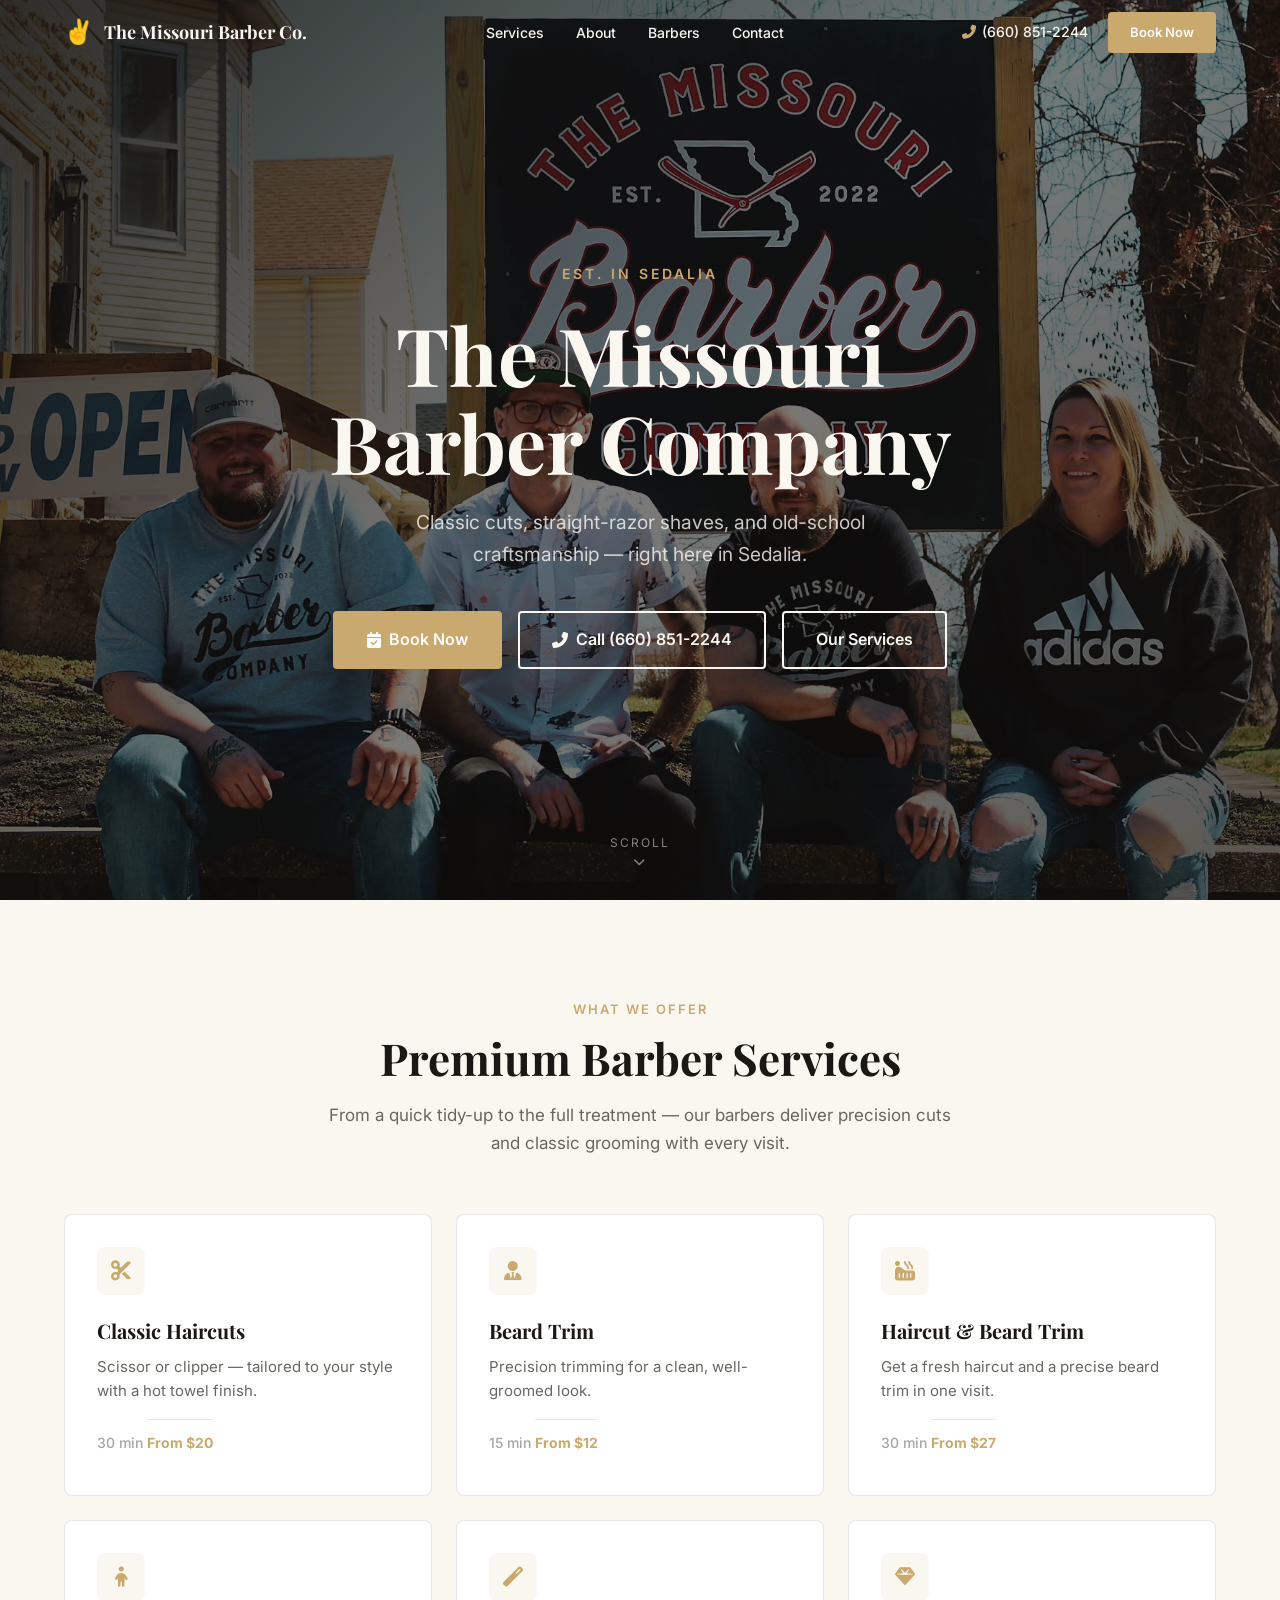
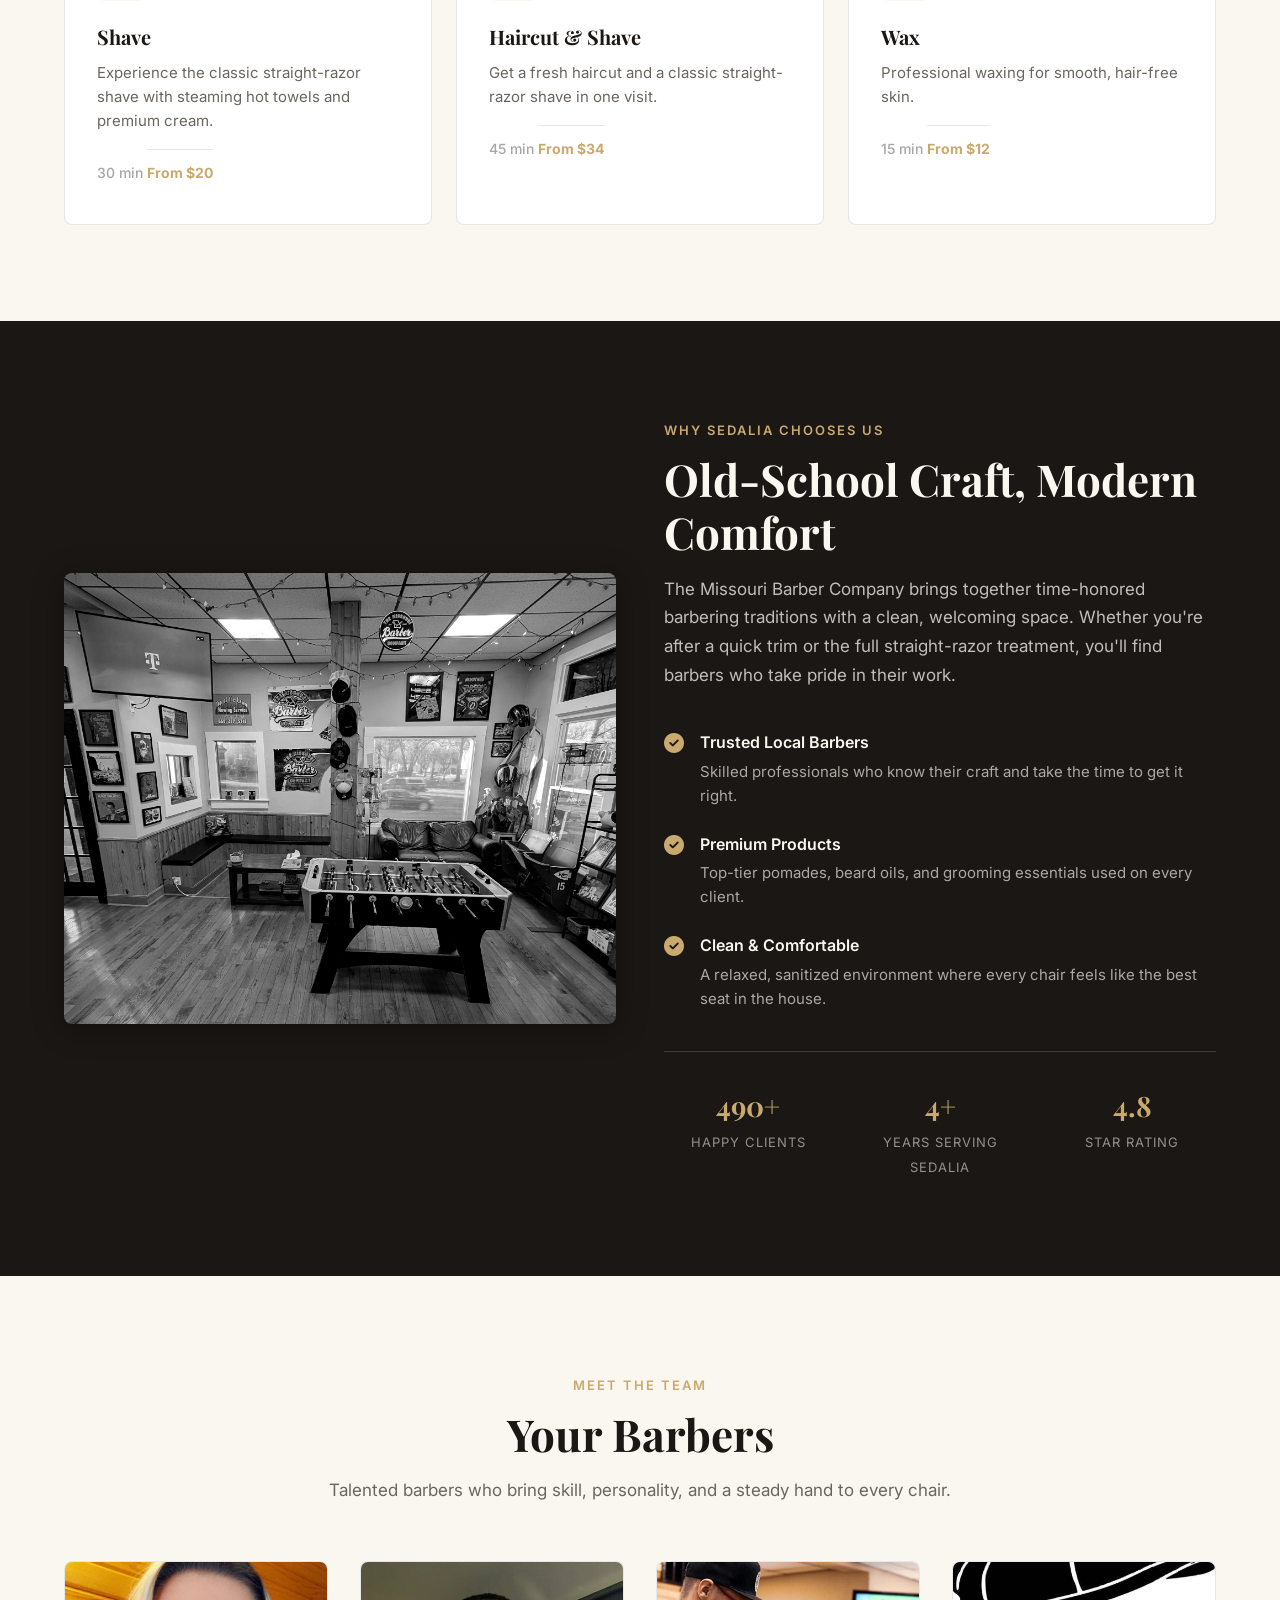
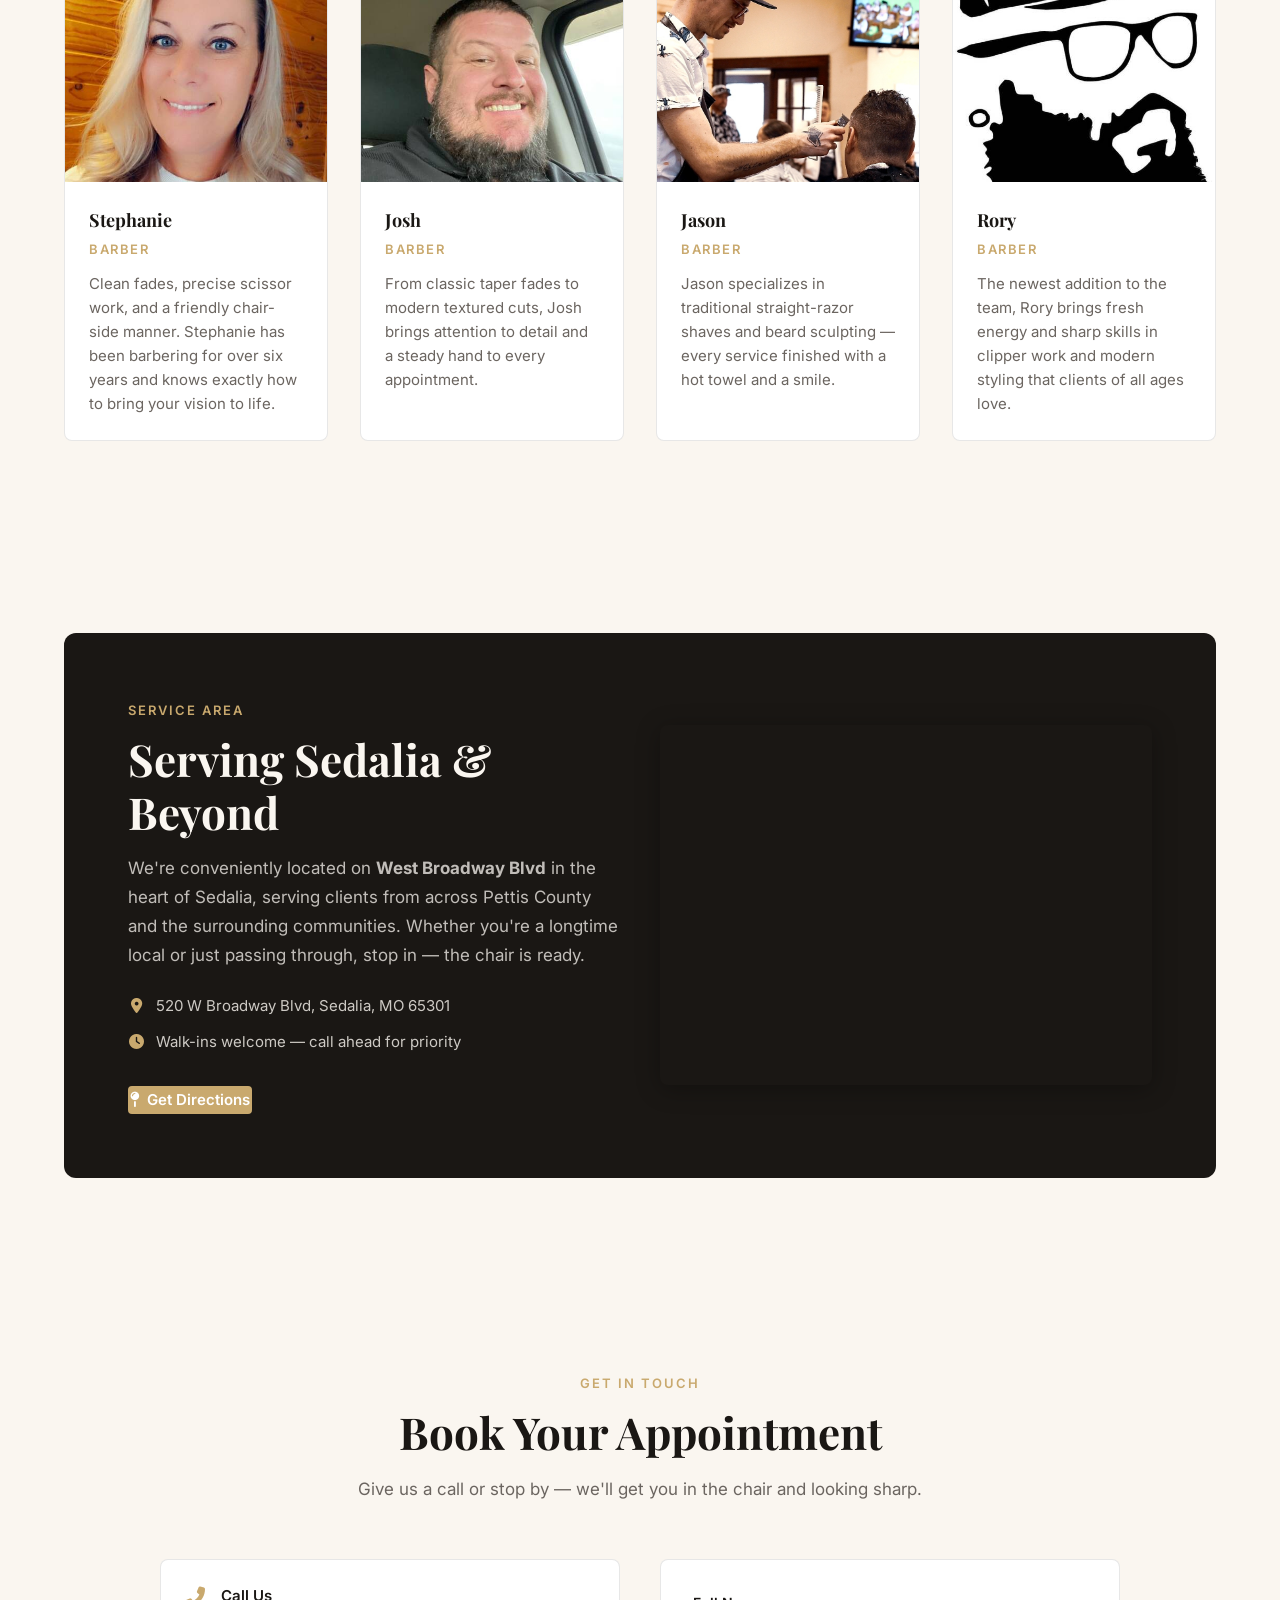
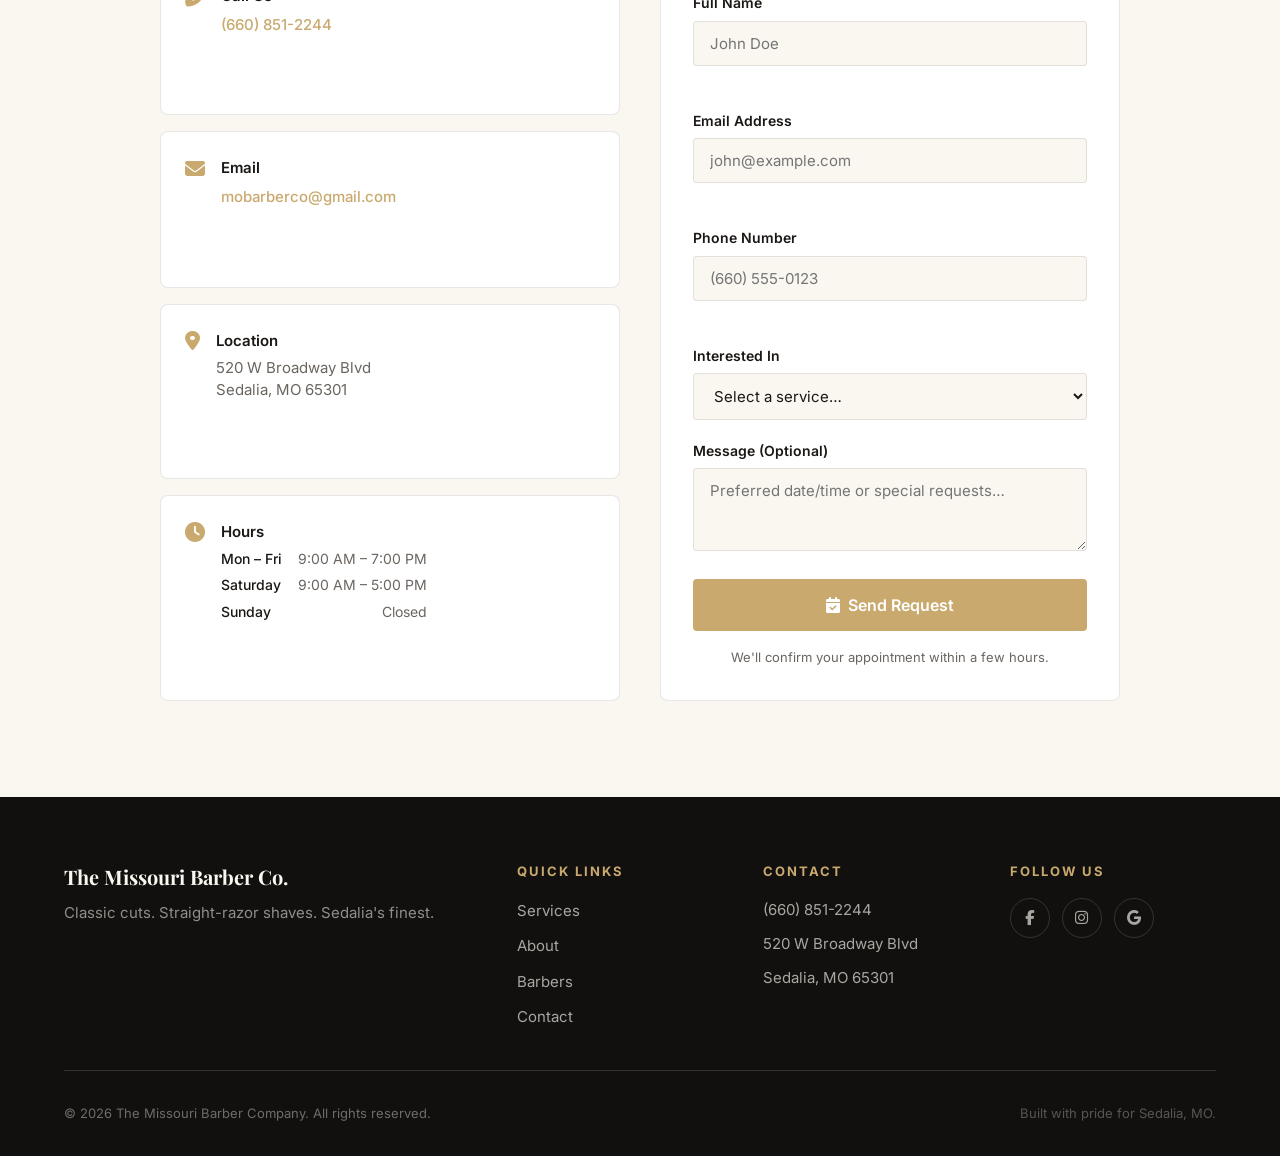
==== commit a80c3b78: "update images & links" ====
--- a/index.html
+++ b/index.html
@@ -23,7 +23,7 @@
   <!-- Header / Navigation -->
   <header class="header" id="header">
     <div class="container header__inner">
-      <a href="/" class="header__logo">
+      <a href="index.html" class="header__logo">
         <span class="header__logo-icon" aria-hidden="true">&#9996;</span>
         <span class="header__logo-text">The Missouri Barber Co.</span>
       </a>
@@ -42,7 +42,7 @@
           <i class="fas fa-phone-alt" aria-hidden="true"></i>
           <span>(660) 851-2244</span>
         </a>
-        <a href="#contact" class="btn btn--primary btn--sm header__cta">Book Now</a>
+        <a href="#" class="btn btn--primary btn--sm header__cta" data-open-modal>Book Now</a>
         <button class="nav-toggle" id="navToggle" aria-label="Toggle menu" aria-expanded="false">
           <span class="nav-toggle__bar"></span>
           <span class="nav-toggle__bar"></span>
@@ -62,7 +62,11 @@
         <h1 class="hero__title">The Missouri<br>Barber Company</h1>
         <p class="hero__tagline">Classic cuts, straight-razor shaves, and old-school craftsmanship — right here in Sedalia.</p>
         <div class="hero__actions">
-          <a href="tel:+16608512244" class="btn btn--primary btn--lg">
+          <a href="#" class="btn btn--primary btn--lg" data-open-modal>
+            <i class="fas fa-calendar-check" aria-hidden="true"></i>
+            Book Now
+          </a>
+          <a href="tel:+16608512244" class="btn btn--outline btn--lg">
             <i class="fas fa-phone-alt" aria-hidden="true"></i>
             Call (660) 851-2244
           </a>
@@ -91,52 +95,58 @@
             </div>
             <h3 class="service-card__title">Classic Haircuts</h3>
             <p class="service-card__desc">Scissor or clipper — tailored to your style with a hot towel finish.</p>
-            <span class="service-card__price">From $28</span>
+            <p class="service-card__duration">30 min</p>
+            <span class="service-card__price">From $20</span>
           </article>
 
           <article class="service-card">
             <div class="service-card__icon" aria-hidden="true">
               <i class="fas fa-user-tie"></i>
             </div>
-            <h3 class="service-card__title">Beard Grooming</h3>
-            <p class="service-card__desc">Shape, trim, and condition your beard for a crisp, clean look.</p>
-            <span class="service-card__price">From $22</span>
+            <h3 class="service-card__title">Beard Trim</h3>
+            <p class="service-card__desc">Precision trimming for a clean, well-groomed look.</p>
+            <p class="service-card__duration">15 min</p>
+            <span class="service-card__price">From $12</span>
           </article>
 
           <article class="service-card">
             <div class="service-card__icon" aria-hidden="true">
               <i class="fas fa-hot-tub"></i>
             </div>
-            <h3 class="service-card__title">Hot Towel Shave</h3>
-            <p class="service-card__desc">A traditional straight-razor shave with steaming hot towels and premium cream.</p>
-            <span class="service-card__price">From $35</span>
+            <h3 class="service-card__title">Haircut & Beard Trim</h3>
+            <p class="service-card__desc">Get a fresh haircut and a precise beard trim in one visit.</p>
+            <p class="service-card__duration">30 min</p>
+            <span class="service-card__price">From $27</span>
           </article>
 
           <article class="service-card">
             <div class="service-card__icon" aria-hidden="true">
               <i class="fas fa-child"></i>
             </div>
-            <h3 class="service-card__title">Kids' Cuts</h3>
-            <p class="service-card__desc">Patient, friendly service for even the wiggliest little ones.</p>
-            <span class="service-card__price">From $18</span>
+            <h3 class="service-card__title">Shave</h3>
+            <p class="service-card__desc">Experience the classic straight-razor shave with steaming hot towels and premium cream.</p>
+            <p class="service-card__duration">30 min</p>
+            <span class="service-card__price">From $20</span>
           </article>
 
           <article class="service-card">
             <div class="service-card__icon" aria-hidden="true">
               <i class="fas fa-magic"></i>
             </div>
-            <h3 class="service-card__title">Hair Styling</h3>
-            <p class="service-card__desc">Product application, blow-dry, and finish for any occasion.</p>
-            <span class="service-card__price">From $15</span>
+            <h3 class="service-card__title">Haircut & Shave</h3>
+            <p class="service-card__desc">Get a fresh haircut and a classic straight-razor shave in one visit.</p>
+            <p class="service-card__duration">45 min</p>
+            <span class="service-card__price">From $34</span>
           </article>
 
           <article class="service-card">
             <div class="service-card__icon" aria-hidden="true">
               <i class="fas fa-gem"></i>
             </div>
-            <h3 class="service-card__title">The Full Package</h3>
-            <p class="service-card__desc">Haircut + beard trim + hot towel shave. Our signature experience.</p>
-            <span class="service-card__price">From $60</span>
+            <h3 class="service-card__title">Wax</h3>
+            <p class="service-card__desc">Professional waxing for smooth, hair-free skin.</p>
+            <p class="service-card__duration">15 min</p>
+            <span class="service-card__price">From $12</span>
           </article>
         </div>
       </div>
@@ -184,11 +194,11 @@
                 <span class="stat__label">Happy Clients</span>
               </div>
               <div class="stat">
-                <span class="stat__number" data-count="6">0</span>
+                <span class="stat__number" data-count="4">0</span>
                 <span class="stat__label">Years Serving Sedalia</span>
               </div>
               <div class="stat">
-                <span class="stat__number" data-count="5.0">5.0</span>
+                <span class="stat__number" data-count="4.9">5.0</span>
                 <span class="stat__label">Star Rating</span>
               </div>
             </div>
@@ -209,34 +219,45 @@
         <div class="barbers__grid">
           <article class="barber-card">
             <div class="barber-card__img" aria-hidden="true">
-              <img src="assets/images/hero-bg.jpg" alt="Barber at work in the shop" loading="lazy">
+              <img src="assets/images/stephanie.jpg" alt="Barber at work in the shop" loading="lazy">
             </div>
             <div class="barber-card__body">
-              <h3 class="barber-card__name">Marcus Johnson</h3>
-              <span class="barber-card__role">Head Barber</span>
-              <p class="barber-card__bio">Classic cuts, fades, and hot towel shaves. Marcus leads the team with over a decade of experience.</p>
+              <h3 class="barber-card__name">Stephanie</h3>
+              <span class="barber-card__role">Barber</span>
+              <p class="barber-card__bio">Clean fades, precise scissor work, and a friendly chair-side manner. Stephanie has been barbering for over six years and knows exactly how to bring your vision to life.</p>
             </div>
           </article>
 
           <article class="barber-card">
             <div class="barber-card__img" aria-hidden="true">
-              <img src="assets/images/interior-2.jpg" alt="Inside The Missouri Barber Company shop" loading="lazy">
+              <img src="assets/images/josh.jpeg" alt="Inside The Missouri Barber Company shop" loading="lazy">
             </div>
             <div class="barber-card__body">
-              <h3 class="barber-card__name">David Reeves</h3>
-              <span class="barber-card__role">Master Barber</span>
-              <p class="barber-card__bio">Specializing in beard artistry and detailed grooming. David's precision work keeps clients coming back.</p>
+              <h3 class="barber-card__name">Josh</h3>
+              <span class="barber-card__role">Barber</span>
+              <p class="barber-card__bio">From classic taper fades to modern textured cuts, Josh brings attention to detail and a steady hand to every appointment.</p>
             </div>
           </article>
 
           <article class="barber-card">
             <div class="barber-card__img" aria-hidden="true">
-              <img src="assets/images/hero-bg.jpg" alt="Barber station at The Missouri Barber Company" loading="lazy">
+              <img src="assets/images/jason.jpg" alt="Barber station at The Missouri Barber Company" loading="lazy">
             </div>
             <div class="barber-card__body">
-              <h3 class="barber-card__name">Chris Walker</h3>
-              <span class="barber-card__role">Barber & Stylist</span>
-              <p class="barber-card__bio">Modern styles and classic cuts — Chris works with every hair type to give you a look that fits.</p>
+              <h3 class="barber-card__name">Jason</h3>
+              <span class="barber-card__role">Barber</span>
+              <p class="barber-card__bio">Jason specializes in traditional straight-razor shaves and beard sculpting — every service finished with a hot towel and a smile.</p>
+            </div>
+          </article>
+
+          <article class="barber-card">
+            <div class="barber-card__img" aria-hidden="true">
+              <img src="assets/images/rory.jpg" alt="Inside The Missouri Barber Company shop" loading="lazy">
+            </div>
+            <div class="barber-card__body">
+              <h3 class="barber-card__name">Rory</h3>
+              <span class="barber-card__role">Barber</span>
+              <p class="barber-card__bio">The newest addition to the team, Rory brings fresh energy and sharp skills in clipper work and modern styling that clients of all ages love.</p>
             </div>
           </article>
         </div>
@@ -297,7 +318,7 @@
               <i class="fas fa-envelope" aria-hidden="true"></i>
               <div>
                 <h3>Email</h3>
-                <a href="mailto:info@mobarberco.com" class="contact__link">info@mobarberco.com</a>
+                <a href="mailto:mobarberco@gmail.com" class="contact__link">mobarberco@gmail.com</a>
               </div>
             </div>
             <div class="contact__card">
@@ -396,9 +417,9 @@
         <div class="footer__social">
           <h3>Follow Us</h3>
           <div class="footer__social-links">
-            <a href="#" aria-label="Facebook" class="social-link"><i class="fab fa-facebook-f"></i></a>
-            <a href="#" aria-label="Instagram" class="social-link"><i class="fab fa-instagram"></i></a>
-            <a href="#" aria-label="Google Business Profile" class="social-link"><i class="fab fa-google"></i></a>
+            <a href="https://web.facebook.com/MissouriBarberCompany/?_rdc=1&_rdr#" aria-label="Facebook" class="social-link"><i class="fab fa-facebook-f"></i></a>
+            <a href="https://www.instagram.com/missouribarberco/" aria-label="Instagram" class="social-link"><i class="fab fa-instagram"></i></a>
+            <a href="https://www.google.com/maps/place/The+Missouri+Barber+Company/@38.7047372,-93.2363152,17z/data=!3m1!4b1!4m6!3m5!1s0x87c3853a6951b081:0x9a95456de402ac2a!8m2!3d38.704733!4d-93.2337349!16s%2Fg%2F11pv0jfxqq?entry=ttu&g_ep=EgoyMDI2MDcwNS4wIKXMDSoASAFQAw%3D%3D" aria-label="Google Business Profile" class="social-link"><i class="fab fa-google"></i></a>
           </div>
         </div>
       </div>
@@ -415,6 +436,126 @@
     <i class="fas fa-chevron-up" aria-hidden="true"></i>
   </button>
 
+  <!-- Booking Modal -->
+  <div class="modal-overlay" id="bookingModal" aria-hidden="true">
+    <div class="modal" role="dialog" aria-modal="true" aria-label="Book an appointment">
+
+      <div class="modal__header">
+        <button class="modal__back is-hidden" id="modalBack" aria-label="Go back">
+          <i class="fas fa-arrow-left"></i>
+        </button>
+        <h2 class="modal__title">Book Appointment</h2>
+        <button class="modal__close" id="modalClose" aria-label="Close booking modal">
+          <i class="fas fa-times"></i>
+        </button>
+      </div>
+
+      <!-- Step indicator -->
+      <div class="modal__steps" id="modalSteps">
+        <span class="modal__step-indicator" data-step="1">
+          <span class="modal__step-num">1</span>
+          <span class="modal__step-label">Service</span>
+        </span>
+        <span class="modal__connector" aria-hidden="true"></span>
+        <span class="modal__step-indicator" data-step="2">
+          <span class="modal__step-num">2</span>
+          <span class="modal__step-label">Barber</span>
+        </span>
+        <span class="modal__connector" aria-hidden="true"></span>
+        <span class="modal__step-indicator" data-step="3">
+          <span class="modal__step-num">3</span>
+          <span class="modal__step-label">Date &#038; Time</span>
+        </span>
+        <span class="modal__connector" aria-hidden="true"></span>
+        <span class="modal__step-indicator" data-step="4">
+          <span class="modal__step-num">4</span>
+          <span class="modal__step-label">Details</span>
+        </span>
+      </div>
+
+      <div class="modal__body" id="modalBody">
+
+        <!-- Step 1: Select Service -->
+        <div class="modal__panel" id="modalStep1">
+          <h3 class="modal__panel-title">Select a Service</h3>
+          <p class="modal__panel-desc">Select one or more services to book today.</p>
+          <div class="modal__options" id="modalServices"></div>
+          <div class="modal__total-bar" id="modalTotalBar">
+            <span id="modalTotalText">No services selected</span>
+          </div>
+          <div class="modal__step-footer">
+            <button class="btn btn--primary btn--lg btn--full" id="modalStep1Continue" disabled>
+              Continue <i class="fas fa-arrow-right" aria-hidden="true"></i>
+            </button>
+          </div>
+        </div>
+
+        <!-- Step 2: Select Barber -->
+        <div class="modal__panel" id="modalStep2">
+          <h3 class="modal__panel-title">Select a Professional</h3>
+          <p class="modal__panel-desc">Pick your preferred barber, or choose maximum availability.</p>
+          <div class="modal__options" id="modalBarbers"></div>
+        </div>
+
+        <!-- Step 3: Select Date & Time -->
+        <div class="modal__panel" id="modalStep3">
+          <h3 class="modal__panel-title">Select Date &#038; Time</h3>
+          <p class="modal__panel-desc">Pick a day and time that works for you.</p>
+          <div class="date-strip" id="dateStrip"></div>
+          <div class="time-slots" id="timeSlots"></div>
+        </div>
+
+        <!-- Step 4: Contact Details -->
+        <div class="modal__panel" id="modalStep4">
+          <h3 class="modal__panel-title">Your Details</h3>
+          <p class="modal__panel-desc">We&#8217;ll send your confirmation here.</p>
+          <div class="modal__summary" id="bookingSummary"></div>
+          <form class="modal__form" id="bookingForm" novalidate>
+            <div class="form__group">
+              <label for="bookName">Full Name <span class="required">*</span></label>
+              <input type="text" id="bookName" name="name" placeholder="John Doe" required>
+              <span class="form__error" role="alert"></span>
+            </div>
+            <div class="form__group">
+              <label for="bookEmail">Email Address <span class="required">*</span></label>
+              <input type="email" id="bookEmail" name="email" placeholder="john@example.com" required>
+              <span class="form__error" role="alert"></span>
+            </div>
+            <div class="form__group">
+              <label for="bookPhone">Phone Number <span class="required">*</span></label>
+              <input type="tel" id="bookPhone" name="phone" placeholder="(660) 555-0123" required>
+              <span class="form__error" role="alert"></span>
+            </div>
+            <div class="form__group">
+              <label for="bookMessage">Message <span class="optional">(Optional)</span></label>
+              <textarea id="bookMessage" name="message" rows="3" placeholder="Special requests or preferred time&#8230;"></textarea>
+            </div>
+            <button type="submit" class="btn btn--primary btn--lg btn--full">
+              <i class="fas fa-calendar-check" aria-hidden="true"></i>
+              Request Appointment
+            </button>
+          </form>
+        </div>
+
+        <!-- Confirmation -->
+        <div class="modal__panel" id="modalConfirm">
+          <div class="modal__confirm-content">
+            <div class="modal__confirm-icon" aria-hidden="true">
+              <i class="fas fa-check-circle"></i>
+            </div>
+            <h3 class="modal__panel-title">Request Received!</h3>
+            <p class="modal__panel-desc">We&#8217;ll confirm your appointment shortly. You&#8217;ll hear from us within a few hours.</p>
+            <button class="btn btn--primary btn--lg" id="modalConfirmClose">
+              <i class="fas fa-thumbs-up" aria-hidden="true"></i>
+              Got it
+            </button>
+          </div>
+        </div>
+
+      </div><!-- /modal__body -->
+    </div><!-- /modal -->
+  </div><!-- /modal-overlay -->
+
   <script src="script.js"></script>
 </body>
 </html>
--- a/styles.css
+++ b/styles.css
@@ -24,6 +24,7 @@
   --color-accent-dark: #a07d3e;
   --color-border: rgba(26, 23, 20, 0.1);
   --color-border-light: rgba(250, 246, 240, 0.15);
+  --duration: rgba(99, 98, 97, 0.568);
 
   /* Typography */
   --font-serif: 'Playfair Display', Georgia, serif;
@@ -531,6 +532,14 @@
   color: var(--color-text-light);
   line-height: 1.6;
   margin-bottom: 1rem;
+}
+
+.service-card__duration {
+  display: inline-block;
+  font-size: 0.875rem;
+  font-weight: 500;
+  color: var(--duration);
+  margin-bottom: 0.5rem;
 }
 
 .service-card__price {
@@ -1102,6 +1111,621 @@
 }
 
 /* ============================================
+   Booking Modal
+   ============================================ */
+.modal-overlay {
+  position: fixed;
+  inset: 0;
+  z-index: 300;
+  background: rgba(0, 0, 0, 0.6);
+  display: flex;
+  align-items: center;
+  justify-content: center;
+  opacity: 0;
+  visibility: hidden;
+  transition: opacity 0.3s ease, visibility 0.3s ease;
+  padding: 1rem;
+  backdrop-filter: blur(4px);
+  -webkit-backdrop-filter: blur(4px);
+}
+
+.modal-overlay.open {
+  opacity: 1;
+  visibility: visible;
+}
+
+.modal {
+  background: var(--color-bg);
+  border-radius: 12px;
+  width: 100%;
+  max-width: 580px;
+  max-height: 90vh;
+  display: flex;
+  flex-direction: column;
+  box-shadow: 0 24px 80px rgba(0, 0, 0, 0.35);
+  transform: translateY(20px) scale(0.97);
+  transition: transform 0.35s cubic-bezier(0.4, 0, 0.2, 1);
+  position: relative;
+}
+
+.modal-overlay.open .modal {
+  transform: translateY(0) scale(1);
+}
+
+/* Modal header */
+.modal__header {
+  display: flex;
+  align-items: center;
+  justify-content: space-between;
+  padding: 1.125rem 1.25rem;
+  border-bottom: 1px solid var(--color-border);
+  flex-shrink: 0;
+}
+
+.modal__back {
+  display: flex;
+  align-items: center;
+  justify-content: center;
+  width: 36px;
+  height: 36px;
+  border: 1px solid var(--color-border);
+  border-radius: 50%;
+  background: transparent;
+  color: var(--color-text);
+  cursor: pointer;
+  transition: all var(--transition);
+  font-size: 0.875rem;
+  opacity: 1;
+  visibility: visible;
+}
+
+.modal__back.is-hidden {
+  opacity: 0;
+  visibility: hidden;
+  pointer-events: none;
+}
+
+.modal__back:hover {
+  border-color: var(--color-accent);
+  color: var(--color-accent);
+}
+
+.modal__title {
+  font-family: var(--font-serif);
+  font-size: 1.125rem;
+  font-weight: 700;
+  margin: 0;
+}
+
+.modal__close {
+  display: flex;
+  align-items: center;
+  justify-content: center;
+  width: 36px;
+  height: 36px;
+  border: none;
+  border-radius: 50%;
+  background: transparent;
+  color: var(--color-text-light);
+  cursor: pointer;
+  transition: all var(--transition);
+  font-size: 1.125rem;
+}
+
+.modal__close:hover {
+  background: rgba(0, 0, 0, 0.05);
+  color: var(--color-text);
+}
+
+/* Step indicator */
+.modal__steps {
+  display: flex;
+  align-items: flex-end;
+  justify-content: center;
+  gap: 0;
+  padding: 1rem 1.5rem;
+  flex-shrink: 0;
+  background: var(--color-bg);
+  border-bottom: 1px solid var(--color-border);
+}
+
+.modal__step-indicator {
+  display: flex;
+  flex-direction: column;
+  align-items: center;
+  gap: 0.375rem;
+  position: relative;
+}
+
+.modal__step-num {
+  display: flex;
+  align-items: center;
+  justify-content: center;
+  width: 28px;
+  height: 28px;
+  border-radius: 50%;
+  font-size: 0.75rem;
+  font-weight: 600;
+  font-family: var(--font-sans);
+  background: var(--color-border);
+  color: var(--color-text-light);
+  transition: all var(--transition);
+}
+
+.modal__step-indicator.active .modal__step-num {
+  background: var(--color-accent);
+  color: #fff;
+}
+
+.modal__step-indicator.completed .modal__step-num {
+  background: var(--color-accent);
+  color: #fff;
+}
+
+.modal__step-label {
+  font-size: 0.625rem;
+  font-weight: 500;
+  color: var(--color-text-light);
+  text-transform: uppercase;
+  letter-spacing: 0.5px;
+  transition: color var(--transition);
+  white-space: nowrap;
+}
+
+.modal__step-indicator.active .modal__step-label,
+.modal__step-indicator.completed .modal__step-label {
+  color: var(--color-text);
+  font-weight: 600;
+}
+
+.modal__connector {
+  flex: 1;
+  height: 1px;
+  background: var(--color-border);
+  margin: 0 0.5rem;
+  margin-bottom: 1.125rem;
+  min-width: 12px;
+}
+
+/* Modal body */
+.modal__body {
+  flex: 1;
+  overflow-y: auto;
+  padding: 1.5rem;
+  -webkit-overflow-scrolling: touch;
+}
+
+.modal__panel {
+  display: none;
+}
+
+.modal__panel.active {
+  display: block;
+}
+
+.modal__panel-title {
+  font-family: var(--font-serif);
+  font-size: 1.25rem;
+  font-weight: 700;
+  margin-bottom: 0.5rem;
+}
+
+.modal__panel-desc {
+  font-size: 0.9375rem;
+  color: var(--color-text-light);
+  margin-bottom: 1.5rem;
+  line-height: 1.5;
+}
+
+/* Option cards (services & barbers) */
+.modal__options {
+  display: flex;
+  flex-direction: column;
+  gap: 0.75rem;
+}
+
+.modal__option-card {
+  display: flex;
+  align-items: center;
+  gap: 1rem;
+  padding: 1rem 1.25rem;
+  background: #fff;
+  border: 1.5px solid var(--color-border);
+  border-radius: 8px;
+  cursor: pointer;
+  transition: all var(--transition);
+  text-align: left;
+  width: 100%;
+  font-family: var(--font-sans);
+  position: relative;
+}
+
+.modal__option-card:hover {
+  border-color: var(--color-accent);
+  box-shadow: 0 4px 16px rgba(201, 169, 110, 0.1);
+}
+
+.modal__option-card.selected {
+  border-color: var(--color-accent);
+  background: rgba(201, 169, 110, 0.06);
+  box-shadow: 0 4px 16px rgba(201, 169, 110, 0.12);
+}
+
+.modal__option-checkbox {
+  flex-shrink: 0;
+  width: 20px;
+  display: flex;
+  align-items: center;
+  justify-content: center;
+}
+
+.modal__option-checkbox i {
+  font-size: 1.125rem;
+  color: var(--color-border);
+  transition: color var(--transition);
+}
+
+.modal__option-card.selected .modal__option-checkbox i {
+  color: var(--color-accent);
+}
+
+.modal__option-check {
+  flex-shrink: 0;
+  font-size: 1rem;
+  color: var(--color-accent);
+}
+
+.modal__option-icon {
+  width: 44px;
+  height: 44px;
+  display: flex;
+  align-items: center;
+  justify-content: center;
+  background: rgba(201, 169, 110, 0.1);
+  border-radius: 8px;
+  font-size: 1.125rem;
+  color: var(--color-accent);
+  flex-shrink: 0;
+}
+
+.modal__option-icon--barber {
+  background: rgba(26, 23, 20, 0.05);
+  font-size: 1.25rem;
+  color: var(--color-text-light);
+}
+
+.modal__option-card--no-pref .modal__option-icon {
+  background: rgba(26, 23, 20, 0.04);
+  color: var(--color-text-light);
+}
+
+.modal__option-info {
+  flex: 1;
+  min-width: 0;
+}
+
+.modal__option-name {
+  display: block;
+  font-size: 0.9375rem;
+  font-weight: 600;
+  color: var(--color-text);
+  margin-bottom: 0.125rem;
+}
+
+.modal__option-duration {
+  display: block;
+  font-size: 0.8125rem;
+  color: var(--color-text-light);
+}
+
+.modal__option-role {
+  display: block;
+  font-size: 0.8125rem;
+  color: var(--color-accent);
+  font-weight: 500;
+}
+
+.modal__option-price {
+  font-size: 0.9375rem;
+  font-weight: 700;
+  color: var(--color-accent);
+  white-space: nowrap;
+  flex-shrink: 0;
+}
+
+/* Date strip */
+.date-strip {
+  display: flex;
+  gap: 0.5rem;
+  overflow-x: auto;
+  padding-bottom: 0.75rem;
+  margin-bottom: 1.25rem;
+  -webkit-overflow-scrolling: touch;
+  scrollbar-width: thin;
+  scrollbar-color: var(--color-border) transparent;
+}
+
+.date-strip::-webkit-scrollbar {
+  height: 4px;
+}
+
+.date-strip::-webkit-scrollbar-track {
+  background: transparent;
+}
+
+.date-strip::-webkit-scrollbar-thumb {
+  background: var(--color-border);
+  border-radius: 4px;
+}
+
+.date-strip__item {
+  display: flex;
+  flex-direction: column;
+  align-items: center;
+  gap: 0.25rem;
+  padding: 0.75rem 1rem;
+  min-width: 60px;
+  background: #fff;
+  border: 1.5px solid var(--color-border);
+  border-radius: 8px;
+  cursor: pointer;
+  transition: all var(--transition);
+  font-family: var(--font-sans);
+  flex-shrink: 0;
+}
+
+.date-strip__item:hover {
+  border-color: var(--color-accent);
+}
+
+.date-strip__item.selected {
+  border-color: var(--color-accent);
+  background: rgba(201, 169, 110, 0.08);
+}
+
+.date-strip__item--today {
+  position: relative;
+}
+
+.date-strip__item--today::after {
+  content: 'Today';
+  position: absolute;
+  top: -6px;
+  right: -6px;
+  font-size: 0.5625rem;
+  font-weight: 700;
+  text-transform: uppercase;
+  letter-spacing: 0.5px;
+  background: var(--color-accent);
+  color: #fff;
+  padding: 1px 5px;
+  border-radius: 3px;
+}
+
+.date-strip__day {
+  font-size: 0.75rem;
+  font-weight: 600;
+  color: var(--color-text-light);
+  text-transform: uppercase;
+}
+
+.date-strip__num {
+  font-size: 1.125rem;
+  font-weight: 700;
+  color: var(--color-text);
+}
+
+.date-strip__item.selected .date-strip__num {
+  color: var(--color-accent);
+}
+
+/* Time slots */
+.time-slots {
+  display: grid;
+  grid-template-columns: repeat(auto-fill, minmax(85px, 1fr));
+  gap: 0.5rem;
+}
+
+.time-slots__closed {
+  grid-column: 1 / -1;
+  text-align: center;
+  padding: 2rem 1rem;
+  color: var(--color-text-light);
+  font-size: 0.9375rem;
+  background: #fff;
+  border: 1px dashed var(--color-border);
+  border-radius: 8px;
+}
+
+.time-slot {
+  padding: 0.625rem 0.5rem;
+  background: #fff;
+  border: 1.5px solid var(--color-border);
+  border-radius: 6px;
+  cursor: pointer;
+  transition: all var(--transition);
+  font-family: var(--font-sans);
+  font-size: 0.8125rem;
+  font-weight: 500;
+  color: var(--color-text);
+  text-align: center;
+}
+
+.time-slot:hover {
+  border-color: var(--color-accent);
+}
+
+.time-slot.selected {
+  border-color: var(--color-accent);
+  background: var(--color-accent);
+  color: #fff;
+}
+
+/* Booking summary (step 4) */
+.modal__summary {
+  background: #fff;
+  border: 1px solid var(--color-border);
+  border-radius: 8px;
+  padding: 1rem 1.25rem;
+  margin-bottom: 1.5rem;
+}
+
+.modal__summary-item {
+  display: flex;
+  justify-content: space-between;
+  align-items: center;
+  padding: 0.5rem 0;
+  font-size: 0.875rem;
+  gap: 1rem;
+}
+
+.modal__summary-item + .modal__summary-item {
+  border-top: 1px solid var(--color-border);
+}
+
+.modal__summary-label {
+  color: var(--color-text-light);
+  flex-shrink: 0;
+}
+
+.modal__summary-value {
+  font-weight: 600;
+  color: var(--color-text);
+  text-align: right;
+}
+
+/* Confirmation state */
+.modal__confirm-content {
+  text-align: center;
+  padding: 2.5rem 1rem;
+}
+
+.modal__confirm-icon {
+  font-size: 3.5rem;
+  color: #2e7d32;
+  margin-bottom: 1rem;
+}
+
+.modal__confirm-content .modal__panel-title {
+  margin-bottom: 0.75rem;
+}
+
+.modal__confirm-content .modal__panel-desc {
+  margin-bottom: 2rem;
+  max-width: 360px;
+  margin-left: auto;
+  margin-right: auto;
+}
+
+/* Running total bar (step 1) */
+.modal__total-bar {
+  background: rgba(201, 169, 110, 0.08);
+  border: 1px solid var(--color-border);
+  border-radius: 8px;
+  padding: 0.875rem 1.25rem;
+  margin-top: 1rem;
+  font-size: 0.9375rem;
+  font-weight: 600;
+  text-align: center;
+  color: var(--color-text);
+  transition: all var(--transition);
+}
+
+.modal__total-bar.total-active {
+  border-color: var(--color-accent);
+  background: rgba(201, 169, 110, 0.12);
+}
+
+/* Step footer (Continue button container) */
+.modal__step-footer {
+  margin-top: 1.25rem;
+}
+
+.modal__step-footer .btn:disabled {
+  opacity: 0.4;
+  cursor: not-allowed;
+  pointer-events: none;
+}
+
+/* Required field marker */
+.required {
+  color: #d32f2f;
+}
+
+.optional {
+  font-weight: 400;
+  color: var(--color-text-light);
+  font-size: 0.8125rem;
+}
+
+/* Booking modal mobile */
+@media (max-width: 767px) {
+  .modal-overlay {
+    padding: 0;
+    align-items: flex-end;
+  }
+
+  .modal {
+    max-width: 100%;
+    max-height: 94vh;
+    border-radius: 16px 16px 0 0;
+    transform: translateY(30px);
+  }
+
+  .modal-overlay.open .modal {
+    transform: translateY(0);
+  }
+
+  .modal__header {
+    padding: 1rem 1rem;
+  }
+
+  .modal__body {
+    padding: 1.25rem 1rem;
+  }
+
+  .modal__steps {
+    padding: 0.875rem 1rem;
+    gap: 0;
+  }
+
+  .modal__connector {
+    min-width: 6px;
+    margin: 0 0.25rem;
+    margin-bottom: 1.125rem;
+  }
+
+  .modal__step-label {
+    font-size: 0.5rem;
+    letter-spacing: 0.25px;
+  }
+
+  .modal__step-num {
+    width: 24px;
+    height: 24px;
+    font-size: 0.6875rem;
+  }
+
+  .date-strip__item {
+    min-width: 52px;
+    padding: 0.625rem 0.75rem;
+  }
+
+  .time-slots {
+    grid-template-columns: repeat(auto-fill, minmax(72px, 1fr));
+    gap: 0.375rem;
+  }
+
+  .modal__option-card {
+    padding: 0.875rem 1rem;
+  }
+
+  .modal__confirm-content {
+    padding: 2rem 0.5rem;
+  }
+}
+
+/* ============================================
    Responsive — Tablet (768px+)
    ============================================ */
 @media (min-width: 768px) {
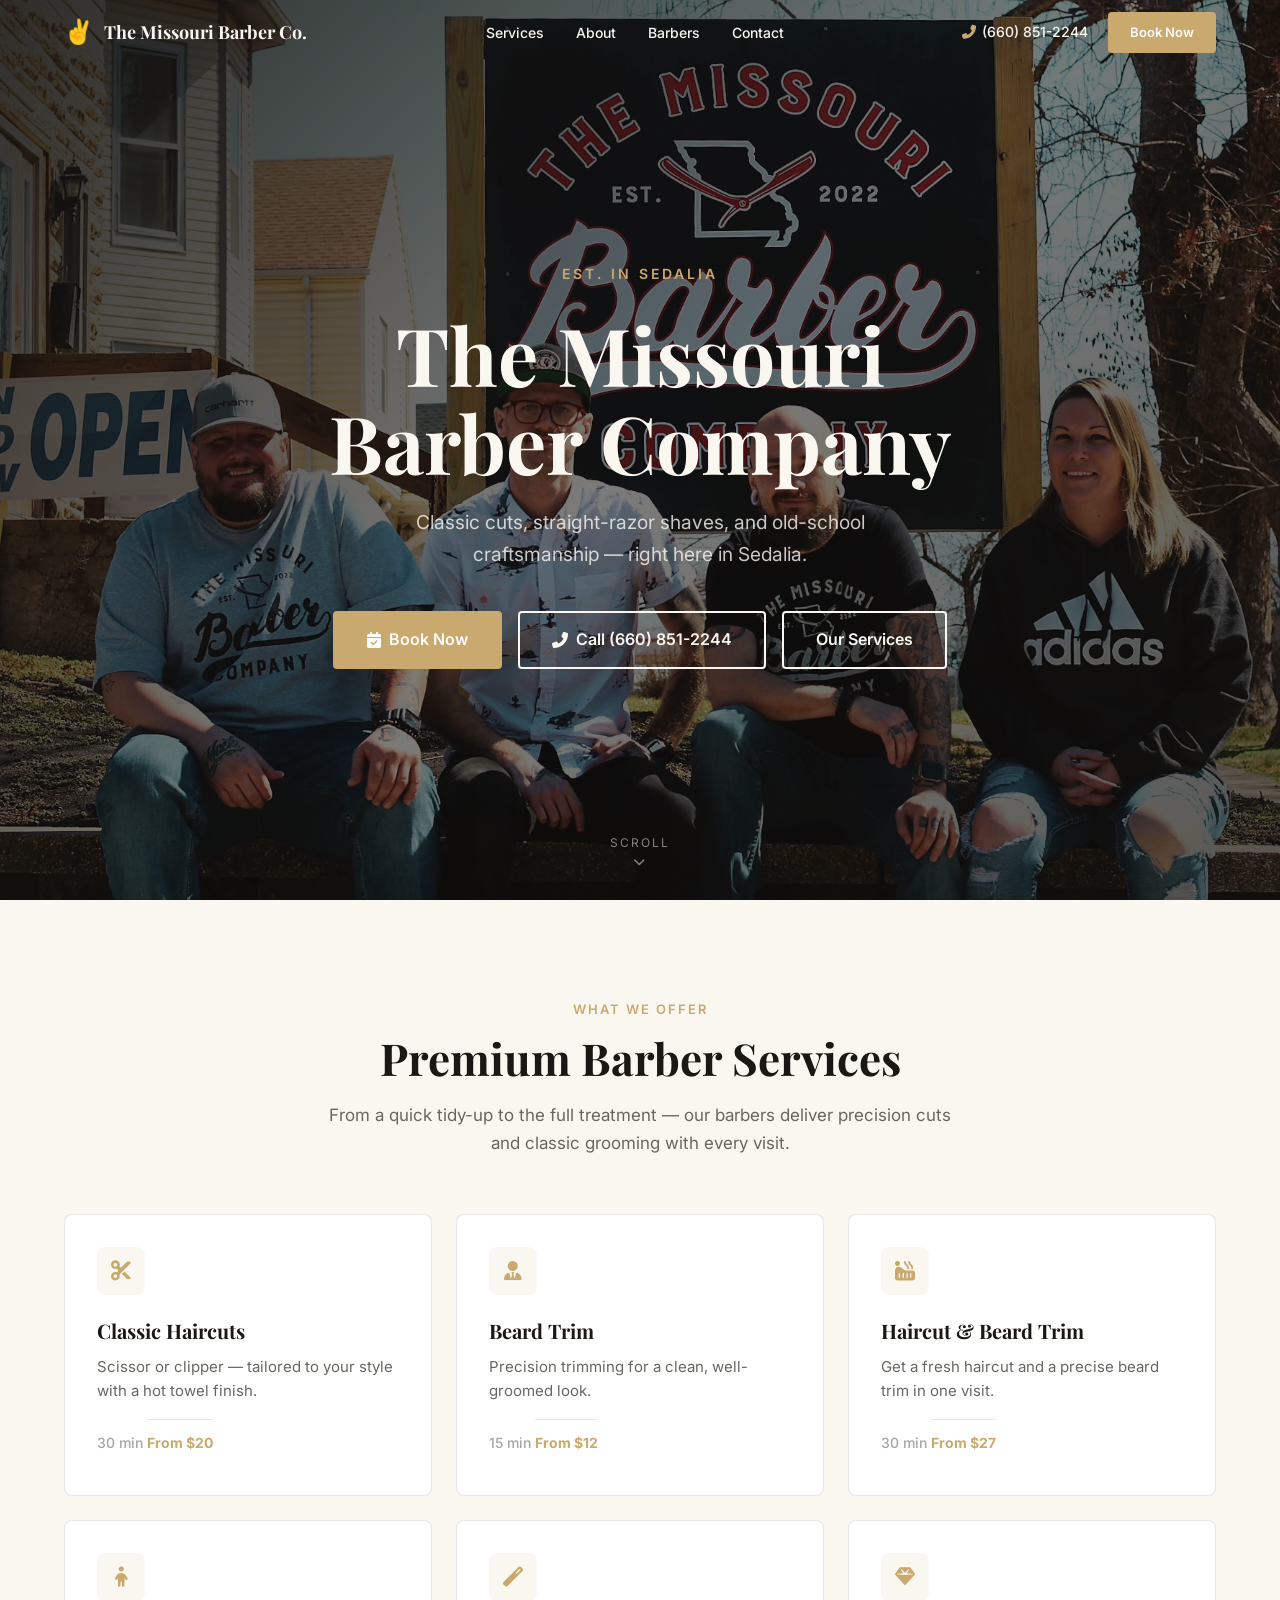
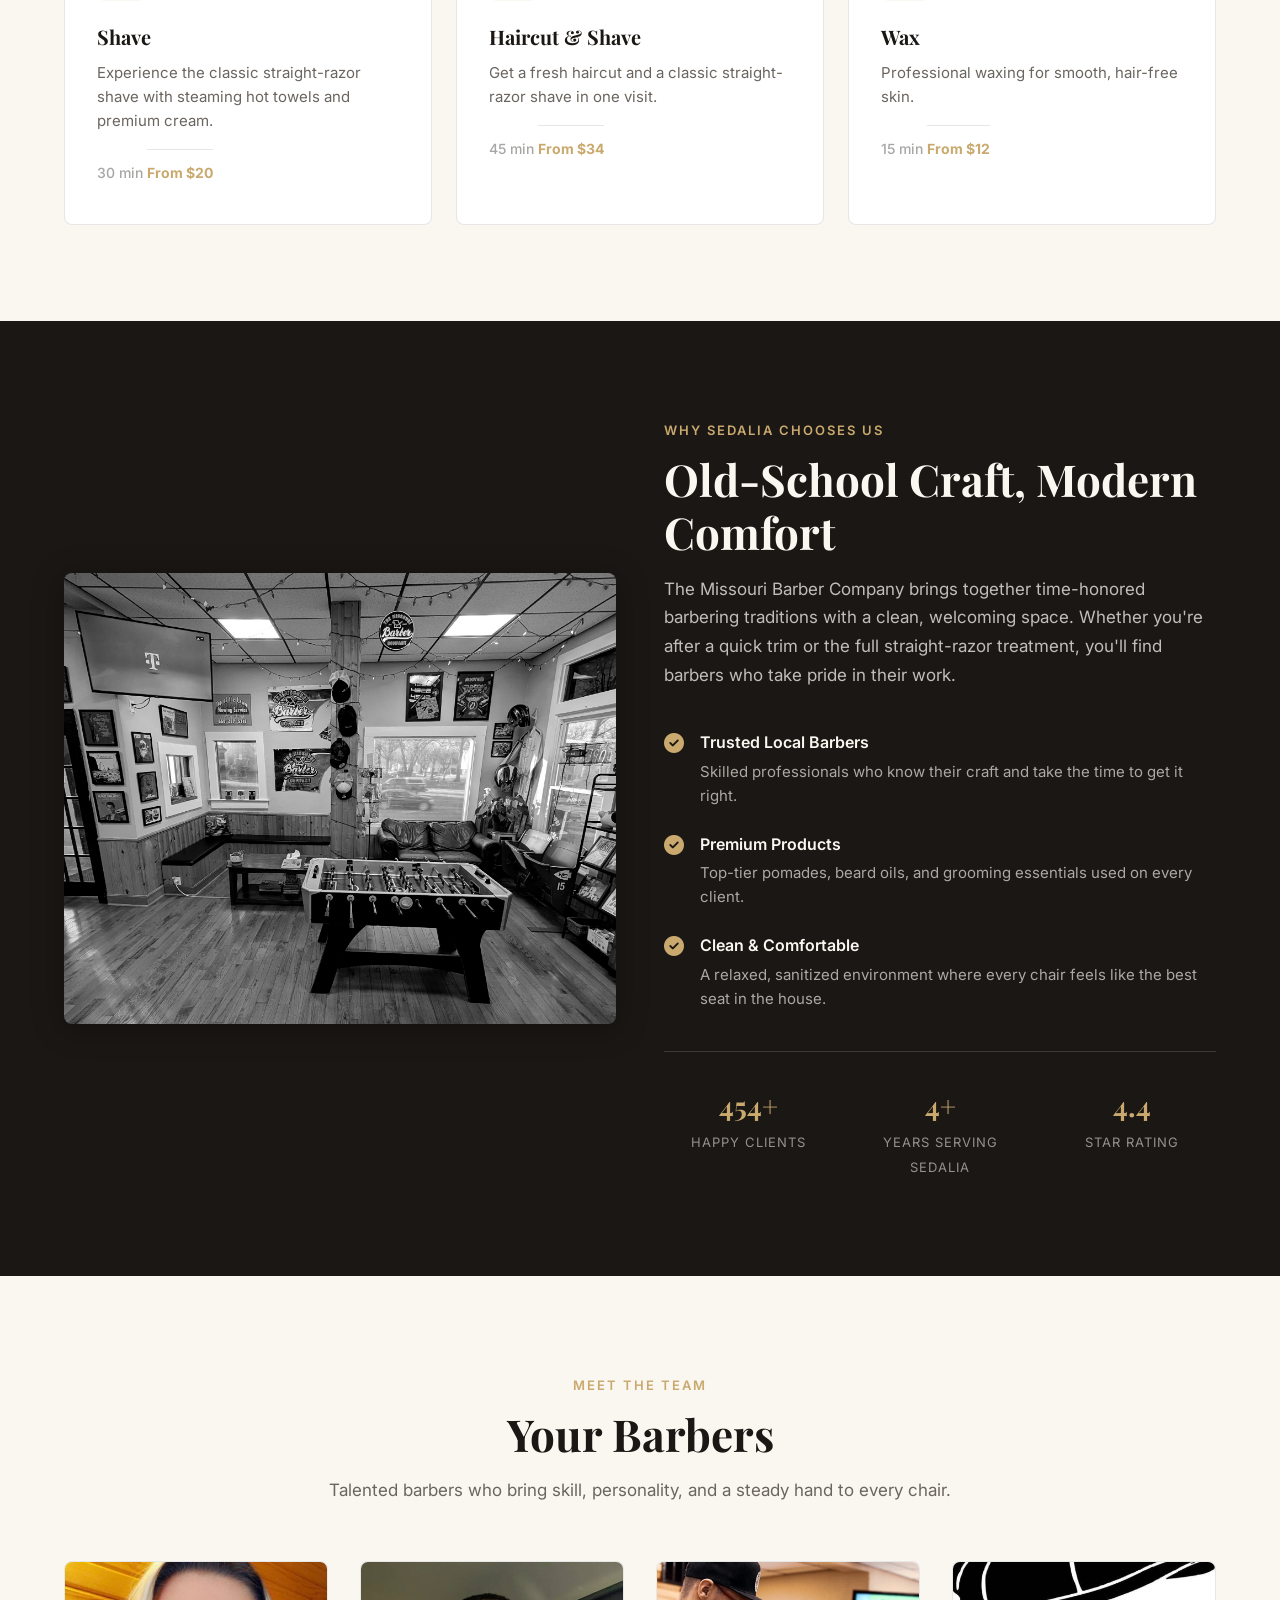
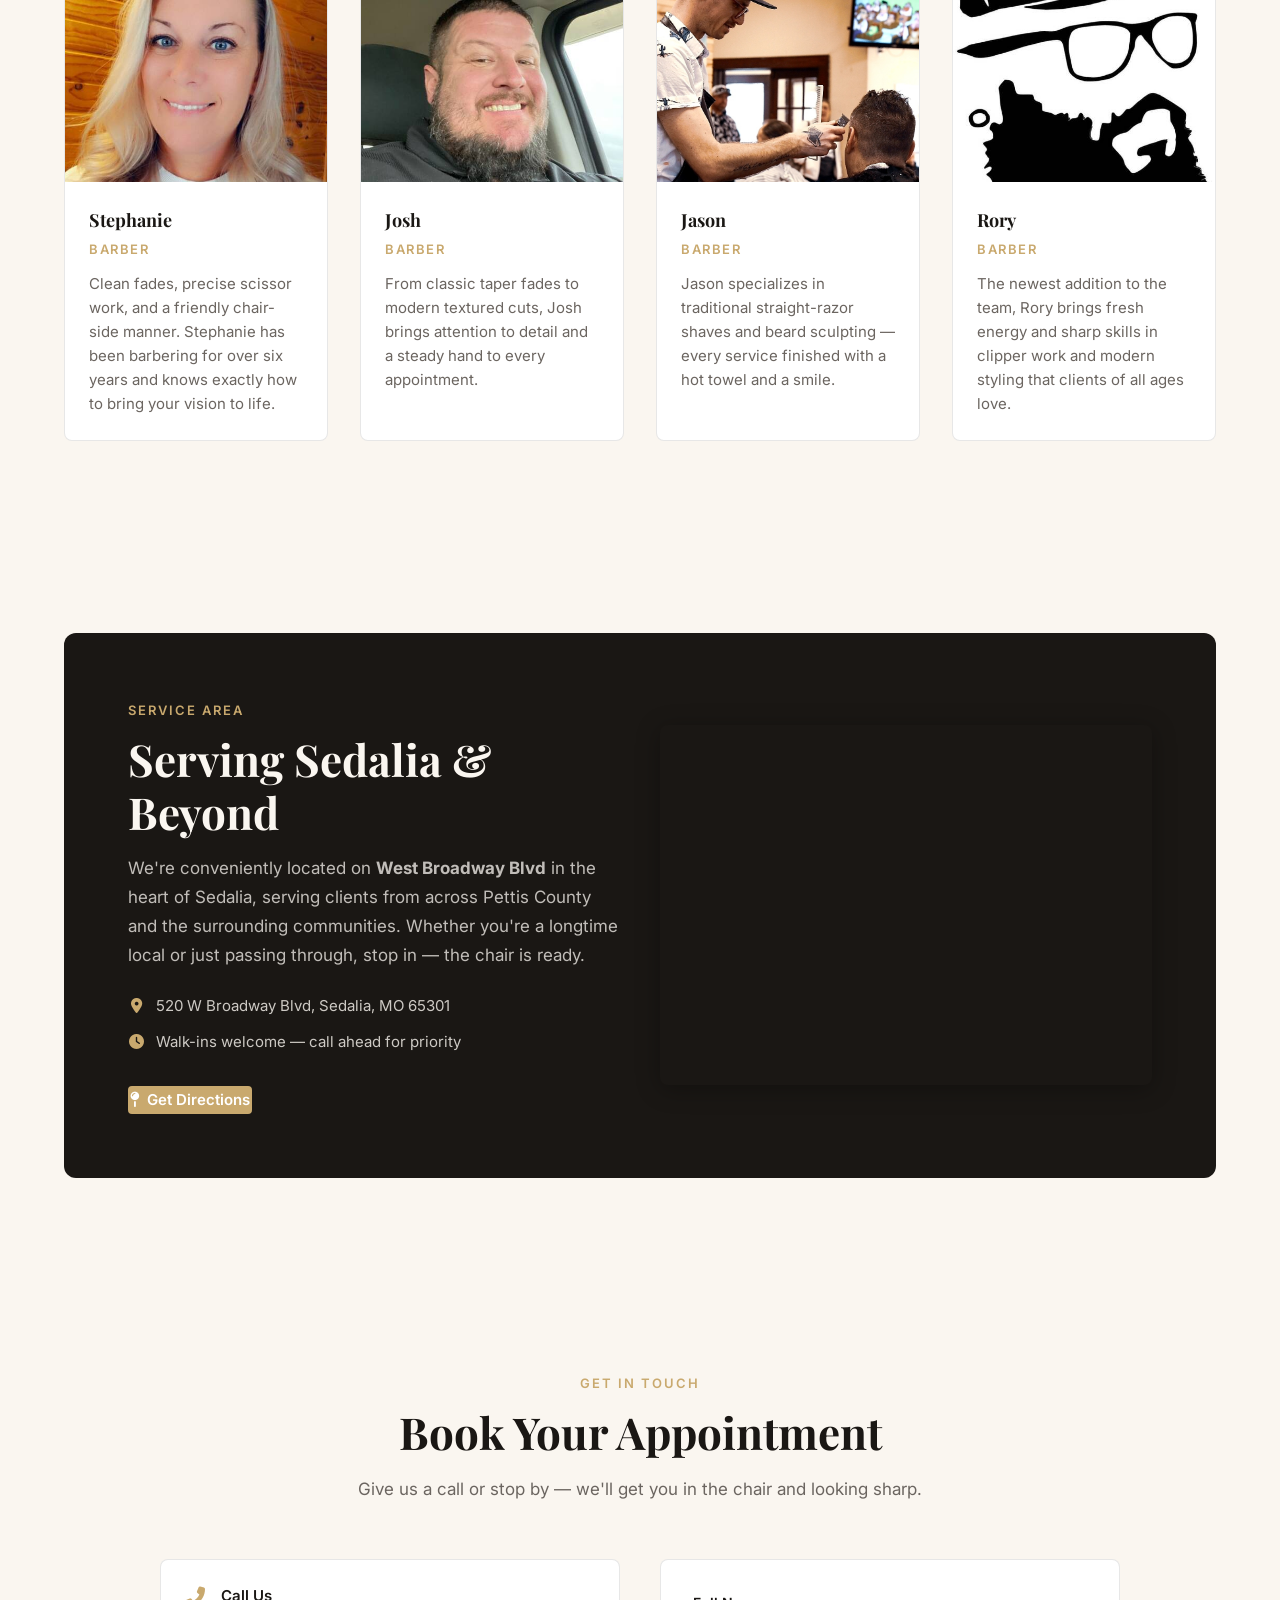
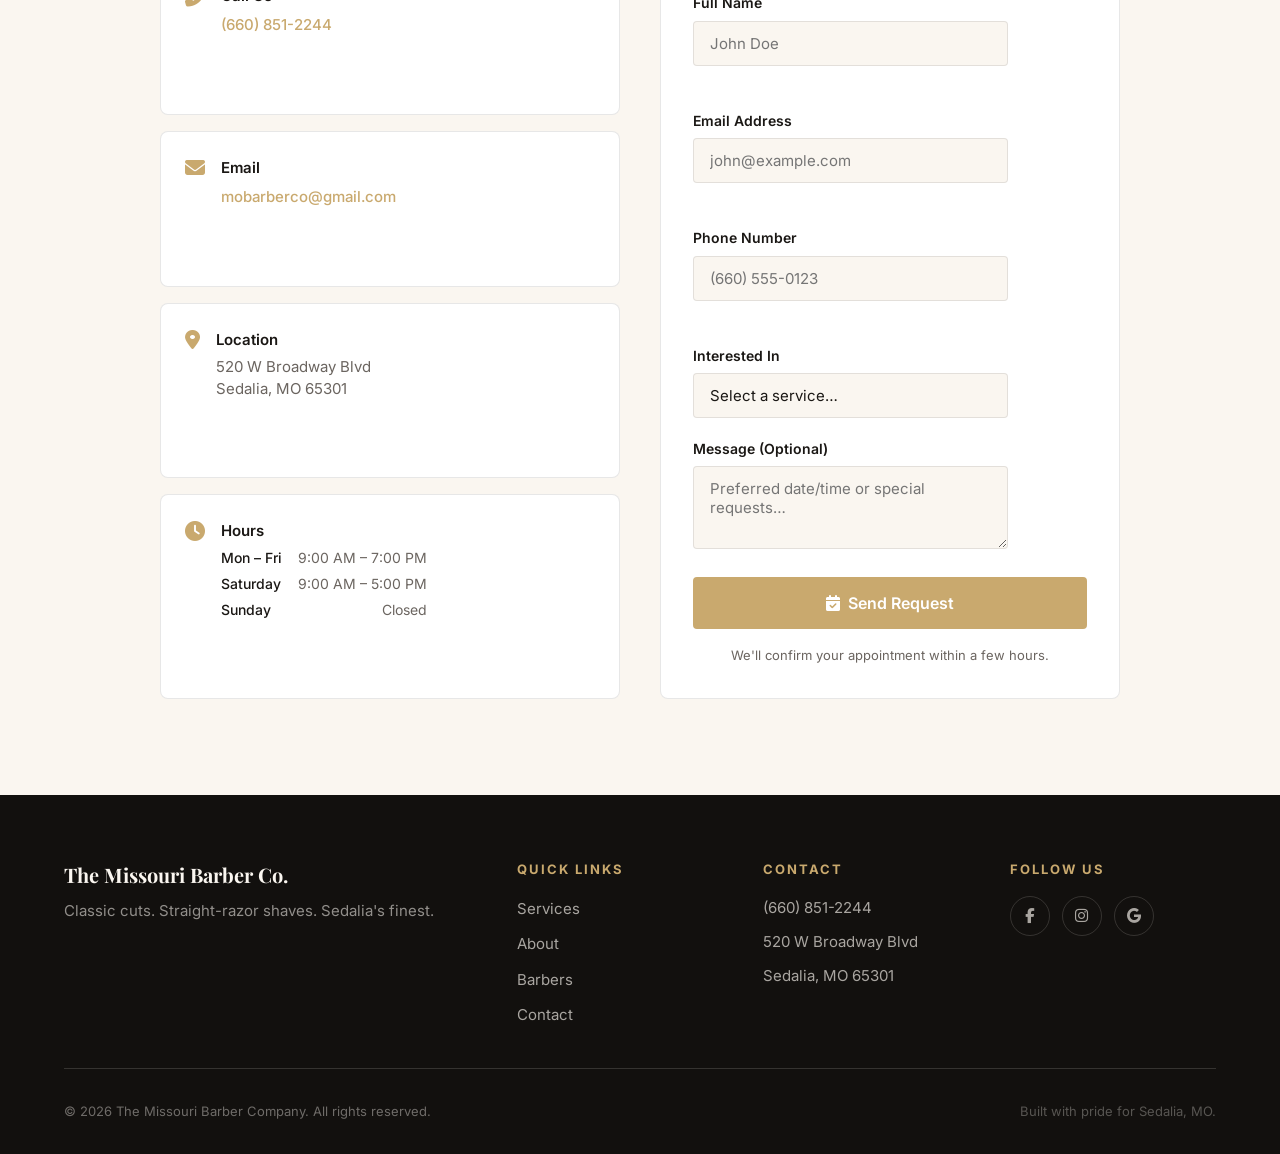
==== commit 520b8a6c: "Add dedicated mobile.css for small-screen phone optimization Co-Authored-By: Claude Fable 5 <noreply" ====
--- a/index.html
+++ b/index.html
@@ -15,6 +15,7 @@
   <link rel="stylesheet" href="https://cdnjs.cloudflare.com/ajax/libs/font-awesome/6.5.1/css/all.min.css">
 
   <link rel="stylesheet" href="styles.css">
+  <link rel="stylesheet" href="mobile.css">
 </head>
 <body>
   <!-- Skip Navigation -->
--- a/styles.css
+++ b/styles.css
@@ -338,22 +338,26 @@
 }
 
 /* Mobile menu */
-@media (max-width: 767px) {
+@media (max-width: 646px) {
   .nav {
     position: fixed;
     top: 0;
-    right: -100%;
+    right: 0;
     width: 75%;
     max-width: 320px;
     height: 100vh;
     background: var(--color-bg-dark);
     padding: 6rem 2rem 2rem;
-    transition: right var(--transition);
+    transition: transform var(--transition);
     z-index: 100;
+    transform: translateX(100%);
+    visibility: hidden;
+    contain: layout;
   }
 
   .nav.open {
-    right: 0;
+    transform: translateX(0);
+    visibility: visible;
   }
 
   .nav__list {
@@ -376,6 +380,17 @@
     inset: 0;
     background: rgba(0, 0, 0, 0.5);
     z-index: 99;
+  }
+
+  .header {
+    width: 100vw;
+    max-width: 100%;
+    overflow-x: hidden;
+  }
+
+  .header__inner {
+    width: 100%;
+    max-width: 100%;
   }
 }
 
@@ -877,7 +892,7 @@
 .form__group input,
 .form__group select,
 .form__group textarea {
-  width: 100%;
+  width: 80%;
   padding: 0.75rem 1rem;
   font-family: var(--font-sans);
   font-size: 0.9375rem;
@@ -887,6 +902,13 @@
   color: var(--color-text);
   transition: border-color var(--transition);
   outline: none;
+}
+
+.form__group select {
+  -webkit-appearance: none;
+  appearance: none;
+  max-width: 100%;
+  box-sizing: border-box;
 }
 
 .form__group input:focus,
--- a/mobile.css
+++ b/mobile.css
@@ -0,0 +1,364 @@
+/* ============================================
+   The Missouri Barber Company — Mobile Styles
+   Focused on small-screen phones (< 480px)
+   Loaded after styles.css — overrides only
+   ============================================ */
+
+/* --- Hero — save vertical space on small phones --- */
+@media (max-width: 480px) {
+  .hero {
+    min-height: 92vh;
+  }
+
+  .hero__content {
+    padding: 5rem 1rem 3rem;
+  }
+
+  .hero__title {
+    font-size: clamp(2rem, 10vw, 2.75rem);
+  }
+
+  .hero__tagline {
+    font-size: 0.9375rem;
+    margin-bottom: 1.75rem;
+  }
+
+  .hero__actions {
+    gap: 0.75rem;
+    width: 100%;
+    max-width: 320px;
+  }
+
+  .hero__actions .btn {
+    width: 100%;
+  }
+
+  .hero__scroll {
+    display: none;
+  }
+}
+
+/* --- Sections — tighter spacing --- */
+@media (max-width: 480px) {
+  .section {
+    padding: 3rem 1rem;
+  }
+
+  .section__header {
+    margin-bottom: 2rem;
+  }
+
+  .section__title {
+    font-size: clamp(1.5rem, 6vw, 1.85rem);
+  }
+
+  .section__desc {
+    font-size: 0.9375rem;
+  }
+}
+
+/* --- Services cards — compact for small screens --- */
+@media (max-width: 480px) {
+  .service-card {
+    padding: 1.25rem;
+  }
+
+  .service-card__title {
+    font-size: 1.125rem;
+  }
+
+  .service-card__desc {
+    font-size: 0.875rem;
+  }
+
+  .service-card__icon {
+    width: 40px;
+    height: 40px;
+    font-size: 1rem;
+    margin-bottom: 0.875rem;
+  }
+}
+
+/* --- About section --- */
+@media (max-width: 480px) {
+  .about__grid {
+    gap: 2rem;
+  }
+
+  .about__visual img {
+    height: 220px;
+  }
+
+  .about__text {
+    font-size: 0.9375rem;
+    margin-bottom: 1.5rem;
+  }
+
+  .about__features {
+    gap: 1.25rem;
+  }
+
+  .about__stats {
+    grid-template-columns: 1fr 1fr 1fr;
+    gap: 1rem;
+  }
+
+  .stat__number {
+    font-size: 1.375rem;
+  }
+
+  .stat__label {
+    font-size: 0.6875rem;
+  }
+}
+
+/* --- Barbers --- */
+@media (max-width: 480px) {
+  .barbers__grid {
+    gap: 1.25rem;
+  }
+
+  .barber-card__img {
+    height: 180px;
+  }
+
+  .barber-card__body {
+    padding: 1.125rem;
+  }
+
+  .barber-card__name {
+    font-size: 1rem;
+  }
+
+  .barber-card__bio {
+    font-size: 0.875rem;
+  }
+}
+
+/* --- Service area --- */
+@media (max-width: 480px) {
+  .area__card {
+    padding: 1.5rem 1.25rem;
+    gap: 1.5rem;
+  }
+
+  .area__content p {
+    font-size: 0.9375rem;
+  }
+
+  .area__map iframe {
+    height: 200px;
+  }
+}
+
+/* --- Contact section --- */
+@media (max-width: 480px) {
+  .contact__grid {
+    gap: 1.5rem;
+  }
+
+  .contact__info {
+    grid-template-columns: 1fr;
+    gap: 0.75rem;
+  }
+
+  .contact__card {
+    padding: 1rem 1.25rem;
+  }
+
+  .contact__form {
+    padding: 1.25rem;
+  }
+
+  .form__group input,
+  .form__group select,
+  .form__group textarea {
+    padding: 0.75rem 0.875rem;
+    font-size: 16px; /* prevents iOS zoom on focus */
+  }
+}
+
+/* --- Contact hours — stack on tiny screens --- */
+@media (max-width: 360px) {
+  .contact__hours li {
+    flex-direction: column;
+    align-items: flex-start;
+    gap: 0.125rem;
+  }
+}
+
+/* --- Footer --- */
+@media (max-width: 480px) {
+  .footer {
+    padding: 2.5rem 1rem 1.5rem;
+  }
+
+  .footer__grid {
+    gap: 1.5rem;
+    padding-bottom: 1.5rem;
+  }
+
+  .footer__bottom {
+    padding-top: 1.25rem;
+    font-size: 0.75rem;
+  }
+
+  .footer ul {
+    gap: 0.5rem;
+  }
+}
+
+/* --- Back to top — lower on mobile so thumb reaches --- */
+@media (max-width: 480px) {
+  .back-to-top {
+    bottom: 1rem;
+    right: 1rem;
+    width: 40px;
+    height: 40px;
+  }
+}
+
+/* --- Buttons on mobile — full-width CTAs, larger tap targets --- */
+@media (max-width: 480px) {
+  .btn--lg {
+    padding: 0.8125rem 1.5rem;
+    font-size: 0.9375rem;
+  }
+
+  .btn--full-mobile {
+    width: 100%;
+  }
+}
+
+/* --- Booking modal — fine-tune for very small screens --- */
+@media (max-width: 400px) {
+  .modal__step-label {
+    font-size: 0.4375rem;
+    letter-spacing: 0;
+  }
+
+  .modal__step-num {
+    width: 20px;
+    height: 20px;
+    font-size: 0.625rem;
+  }
+
+  .modal__connector {
+    min-width: 4px;
+    margin: 0 0.125rem;
+    margin-bottom: 0.75rem;
+  }
+
+  .modal__body {
+    padding: 1rem 0.75rem;
+  }
+
+  .modal__option-card {
+    padding: 0.75rem 0.875rem;
+    gap: 0.75rem;
+  }
+
+  .modal__option-name {
+    font-size: 0.875rem;
+  }
+
+  .modal__option-price {
+    font-size: 0.8125rem;
+  }
+
+  .time-slot {
+    padding: 0.5rem 0.375rem;
+    font-size: 0.75rem;
+  }
+
+  .time-slots {
+    grid-template-columns: repeat(auto-fill, minmax(64px, 1fr));
+    gap: 0.3125rem;
+  }
+
+  .date-strip__item {
+    min-width: 44px;
+    padding: 0.5rem 0.5rem;
+  }
+
+  .date-strip__num {
+    font-size: 1rem;
+  }
+}
+
+/* --- Toast --- */
+@media (max-width: 480px) {
+  .toast {
+    max-width: 90vw;
+    white-space: normal;
+    padding: 0.875rem 1.25rem;
+    font-size: 0.875rem;
+  }
+}
+
+/* --- Hide the skip-link visually on mobile but keep it accessible --- */
+@media (max-width: 480px) {
+  .skip-link {
+    left: 0.5rem;
+    font-size: 0.8125rem;
+    padding: 0.5rem 1rem;
+  }
+}
+
+/* --- Small phone landscape tweaks --- */
+@media (max-height: 500px) and (orientation: landscape) {
+  .hero {
+    min-height: 100vh;
+  }
+
+  .hero__content {
+    padding: 4rem 1rem 2rem;
+  }
+
+  .hero__title {
+    font-size: clamp(1.75rem, 5vh, 2.25rem);
+    margin-bottom: 0.5rem;
+  }
+
+  .hero__tagline {
+    display: none;
+  }
+
+  .modal {
+    max-height: 100vh;
+    border-radius: 0;
+  }
+
+  .modal-overlay {
+    padding: 0;
+    align-items: stretch;
+  }
+
+  .modal__body {
+    padding: 1rem;
+  }
+
+  .nav {
+    width: 85%;
+    max-width: 300px;
+  }
+}
+
+/* --- Large phones / phablets (381px–480px) — subtle spacing bumps --- */
+@media (min-width: 381px) and (max-width: 480px) {
+  .contact__info {
+    grid-template-columns: 1fr 1fr;
+  }
+}
+
+/* --- Reduced motion — respect OS preference even on mobile --- */
+@media (max-width: 480px) and (prefers-reduced-motion: reduce) {
+  .hero__bg {
+    transform: none !important;
+  }
+
+  .service-card:hover,
+  .barber-card:hover {
+    transform: none !important;
+  }
+}
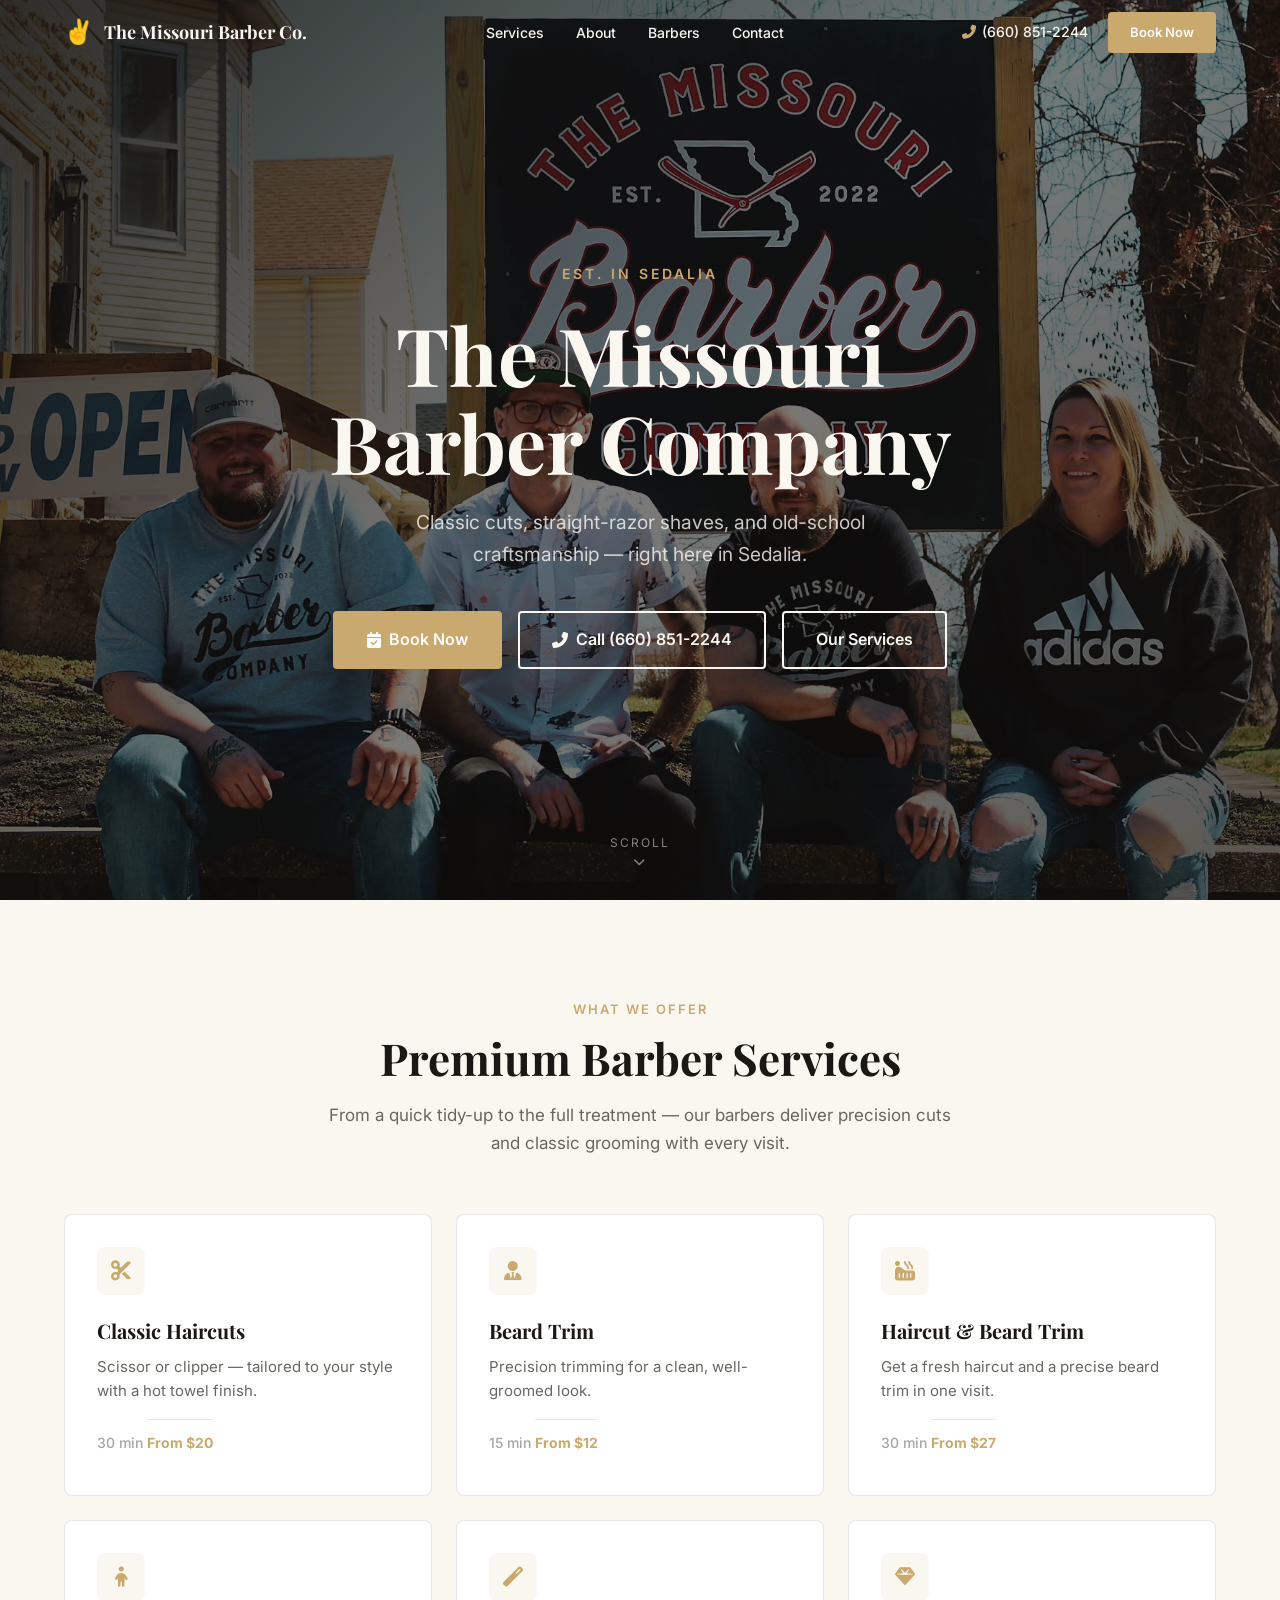
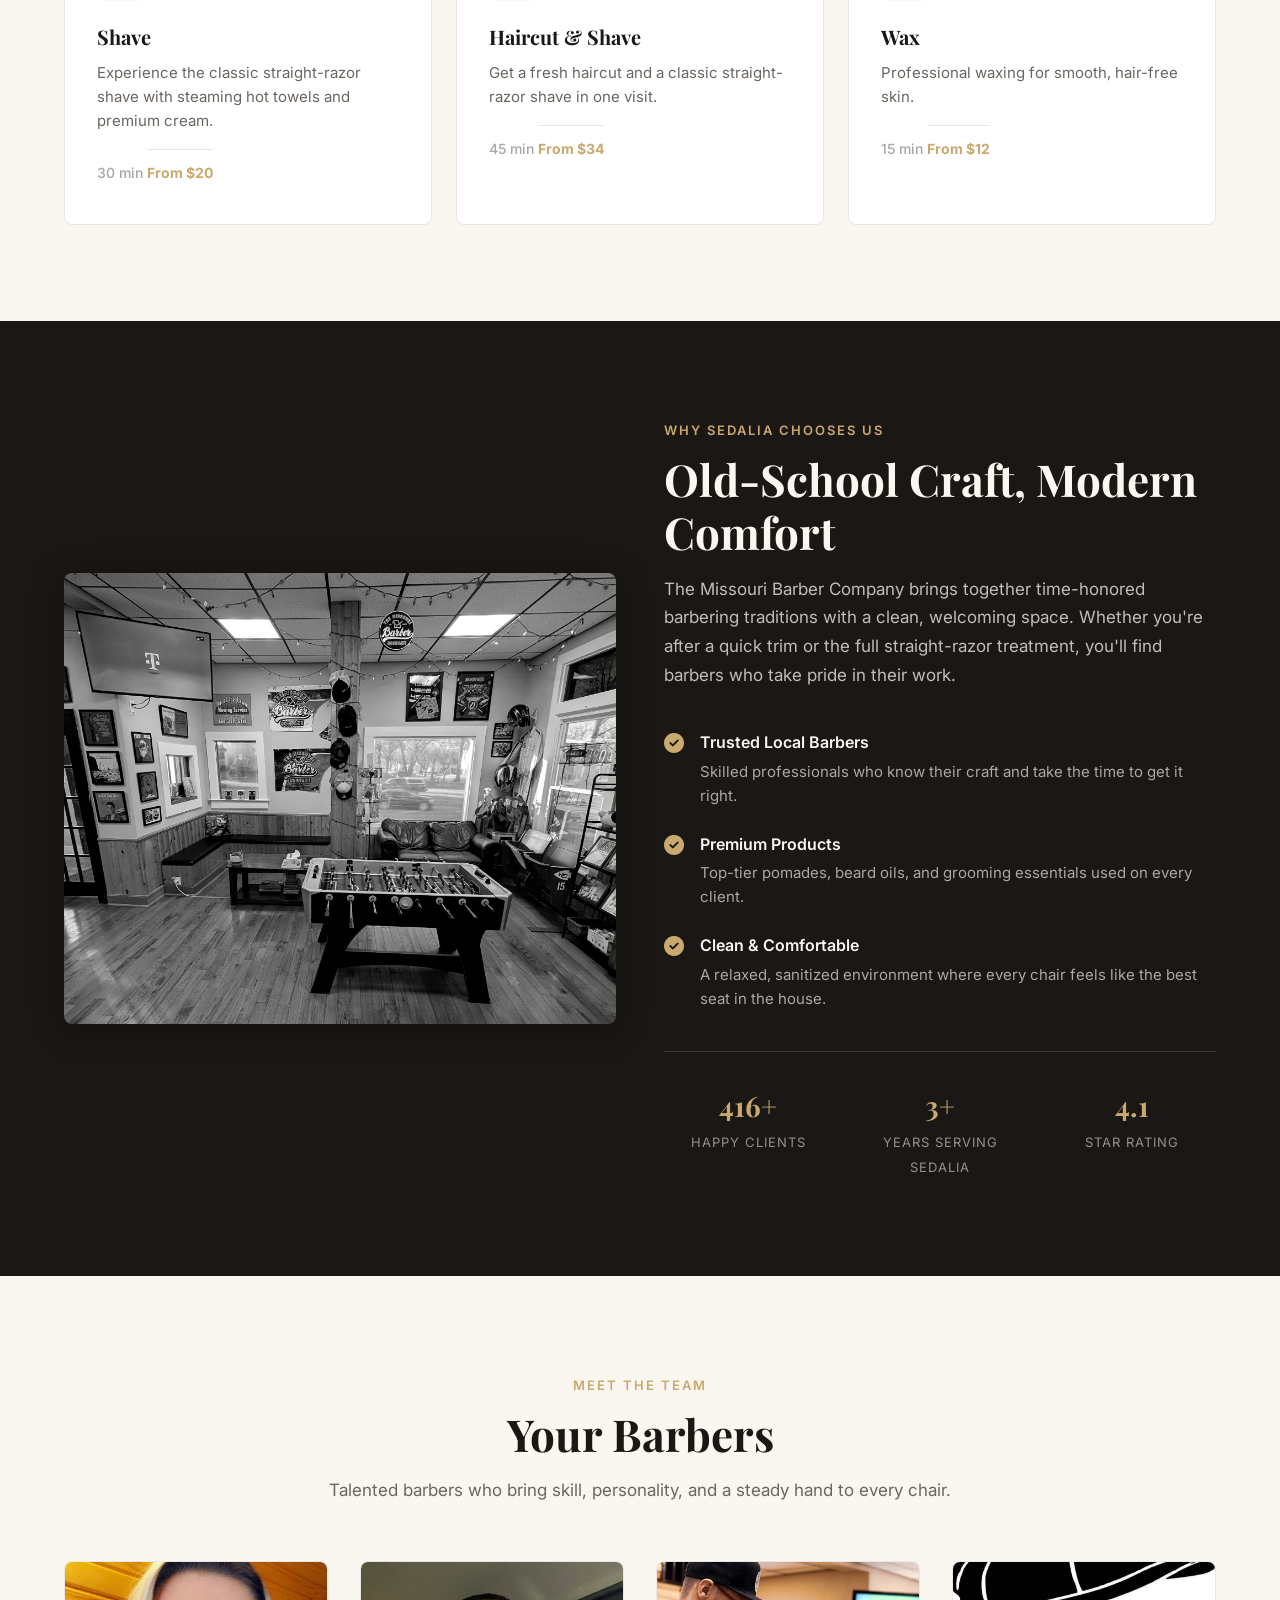
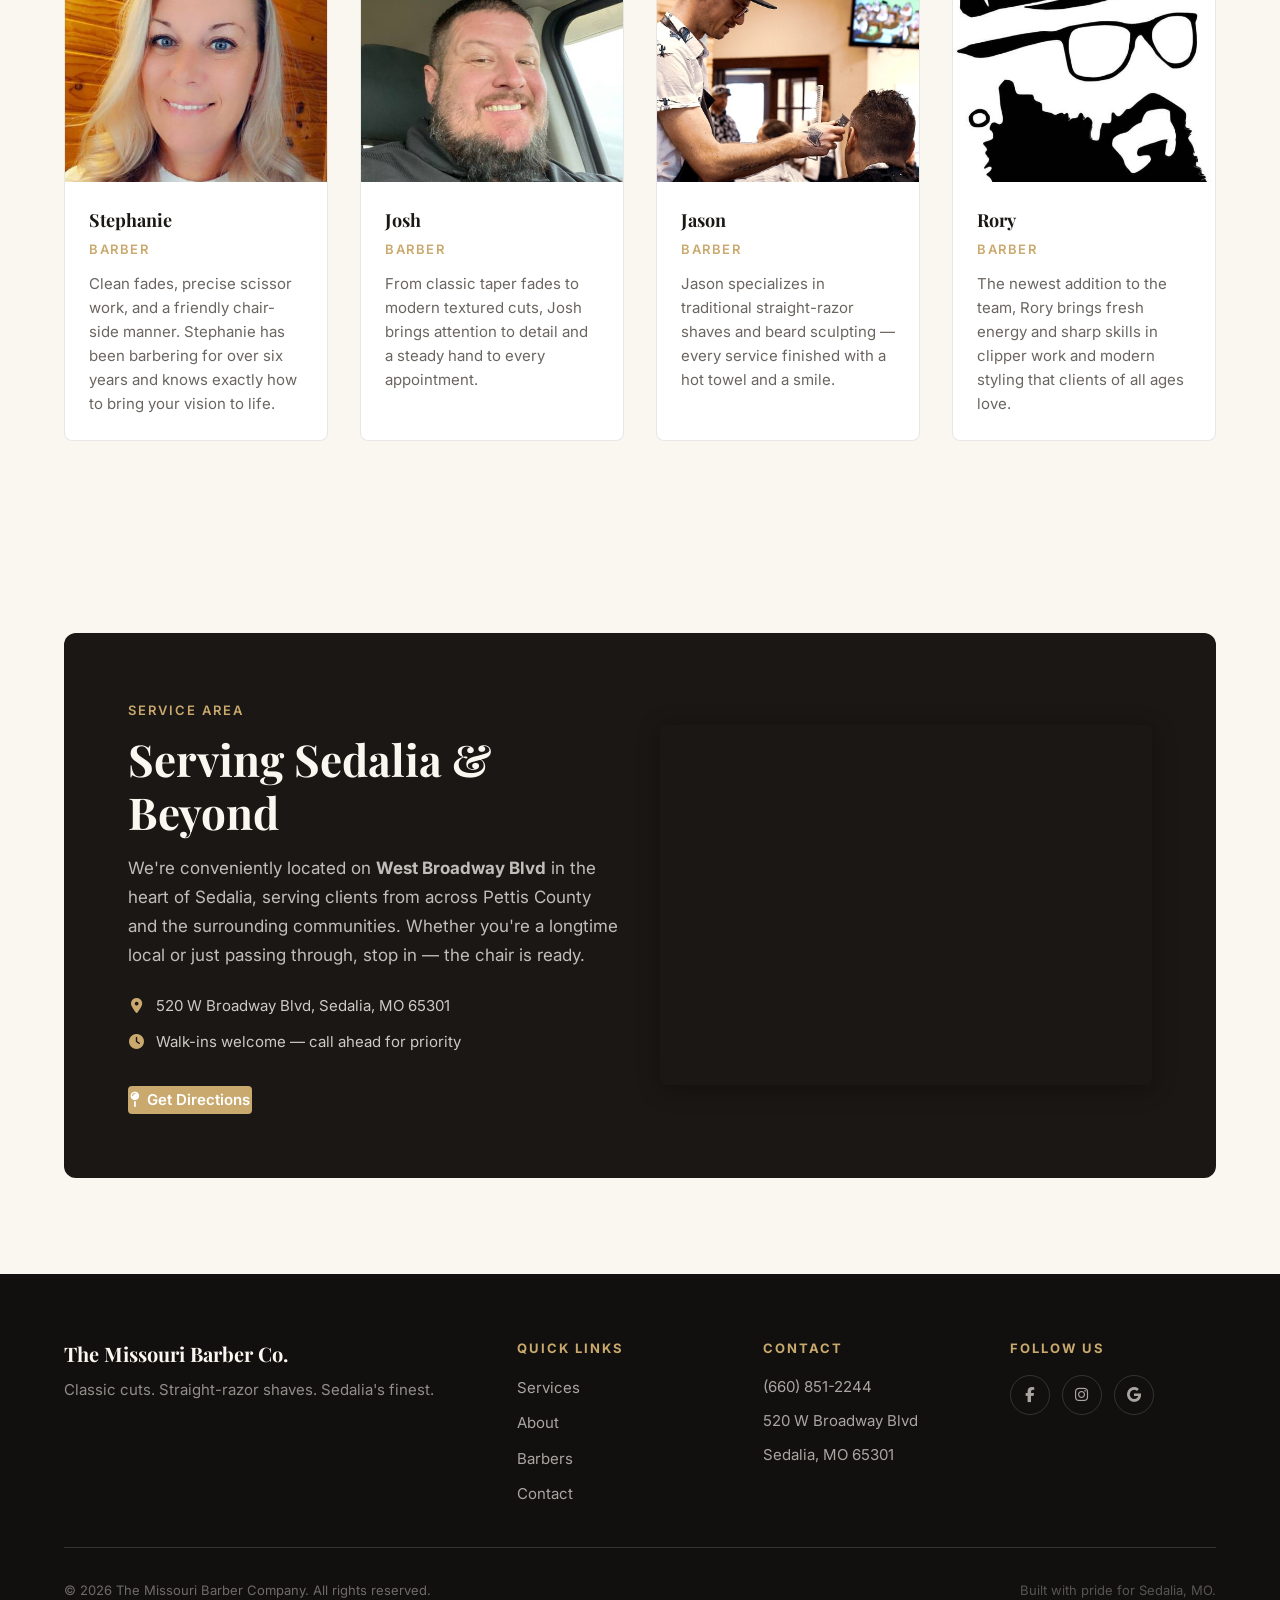
==== commit 0255e301: "comment out cta" ====
--- a/index.html
+++ b/index.html
@@ -296,8 +296,8 @@
         </div>
       </div>
     </section>
-
-    <!-- Contact / CTA Section -->
+<!--
+    <!-- Contact / CTA Section 
     <section class="section contact" id="contact" aria-labelledby="contact-title">
       <div class="container">
         <div class="section__header">
@@ -385,7 +385,7 @@
         </div>
       </div>
     </section>
-  </main>
+  </main> -->
 
   <!-- Footer -->
   <footer class="footer">
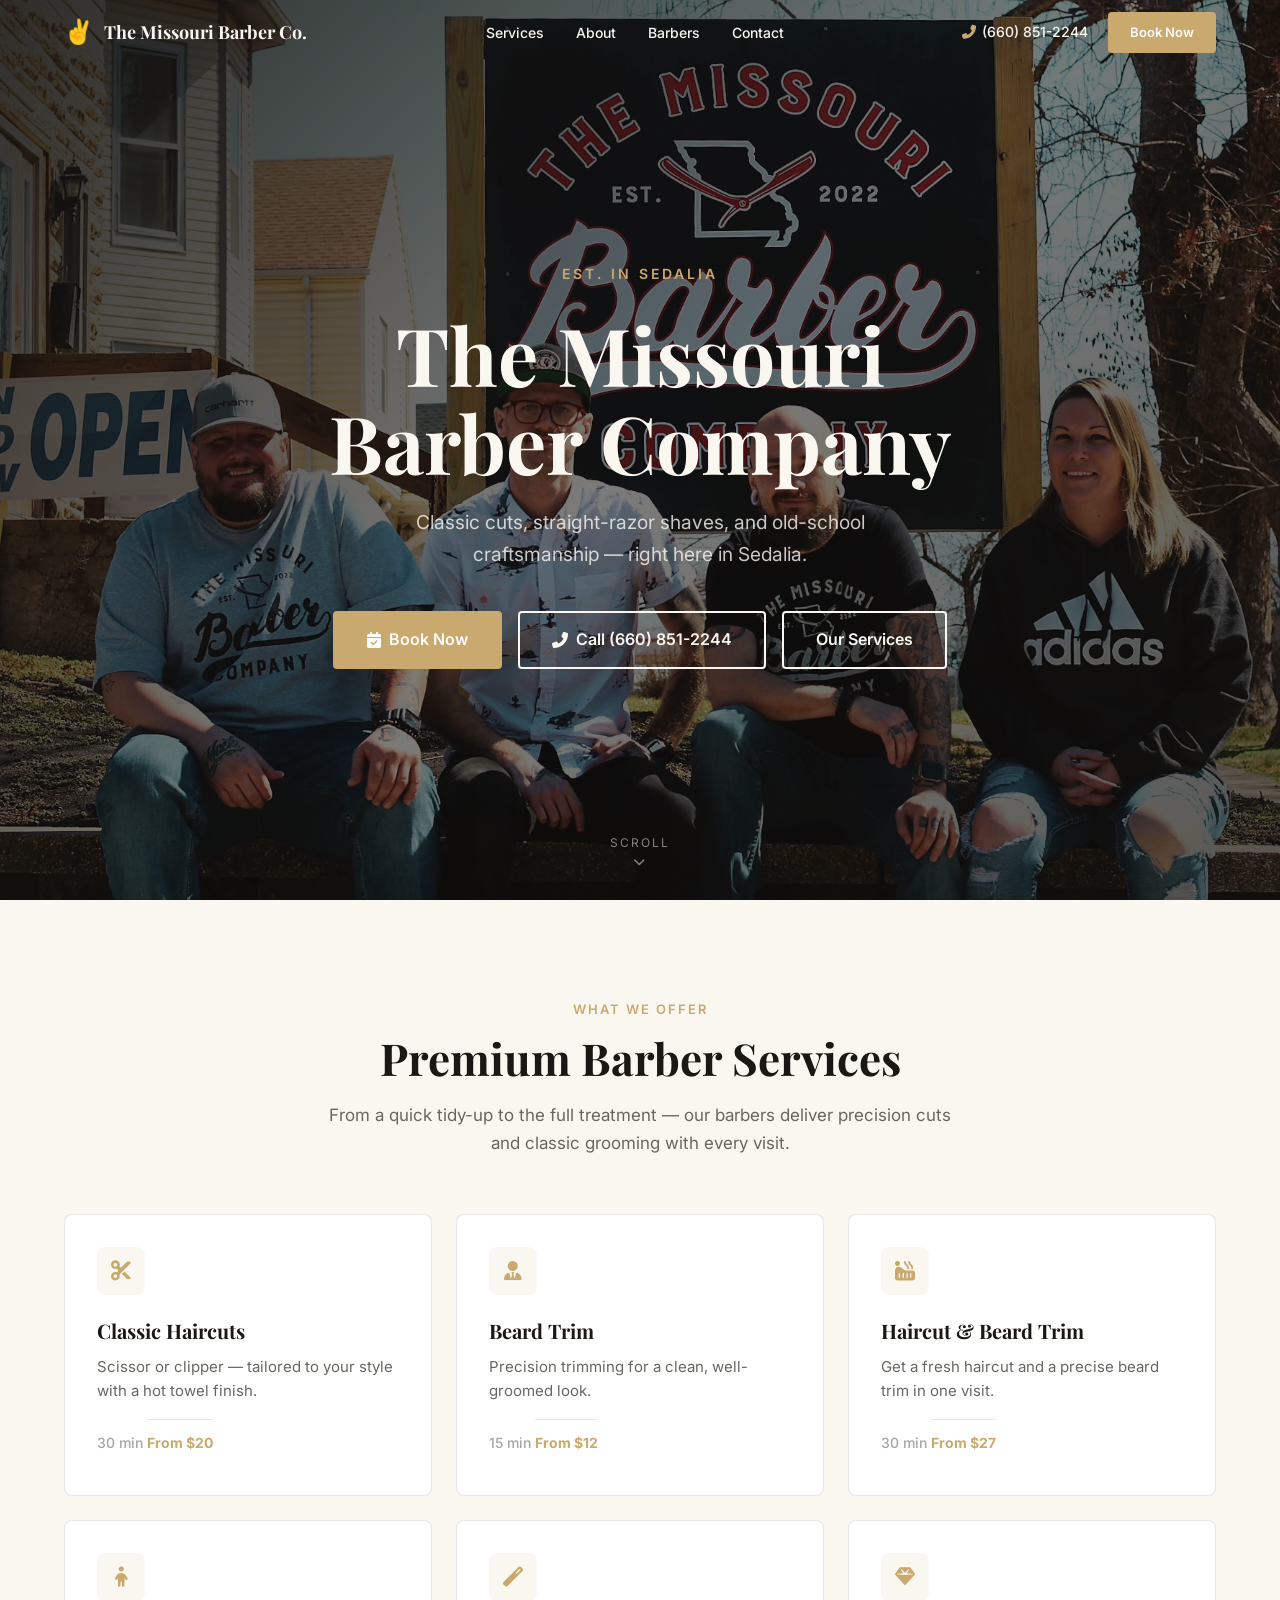
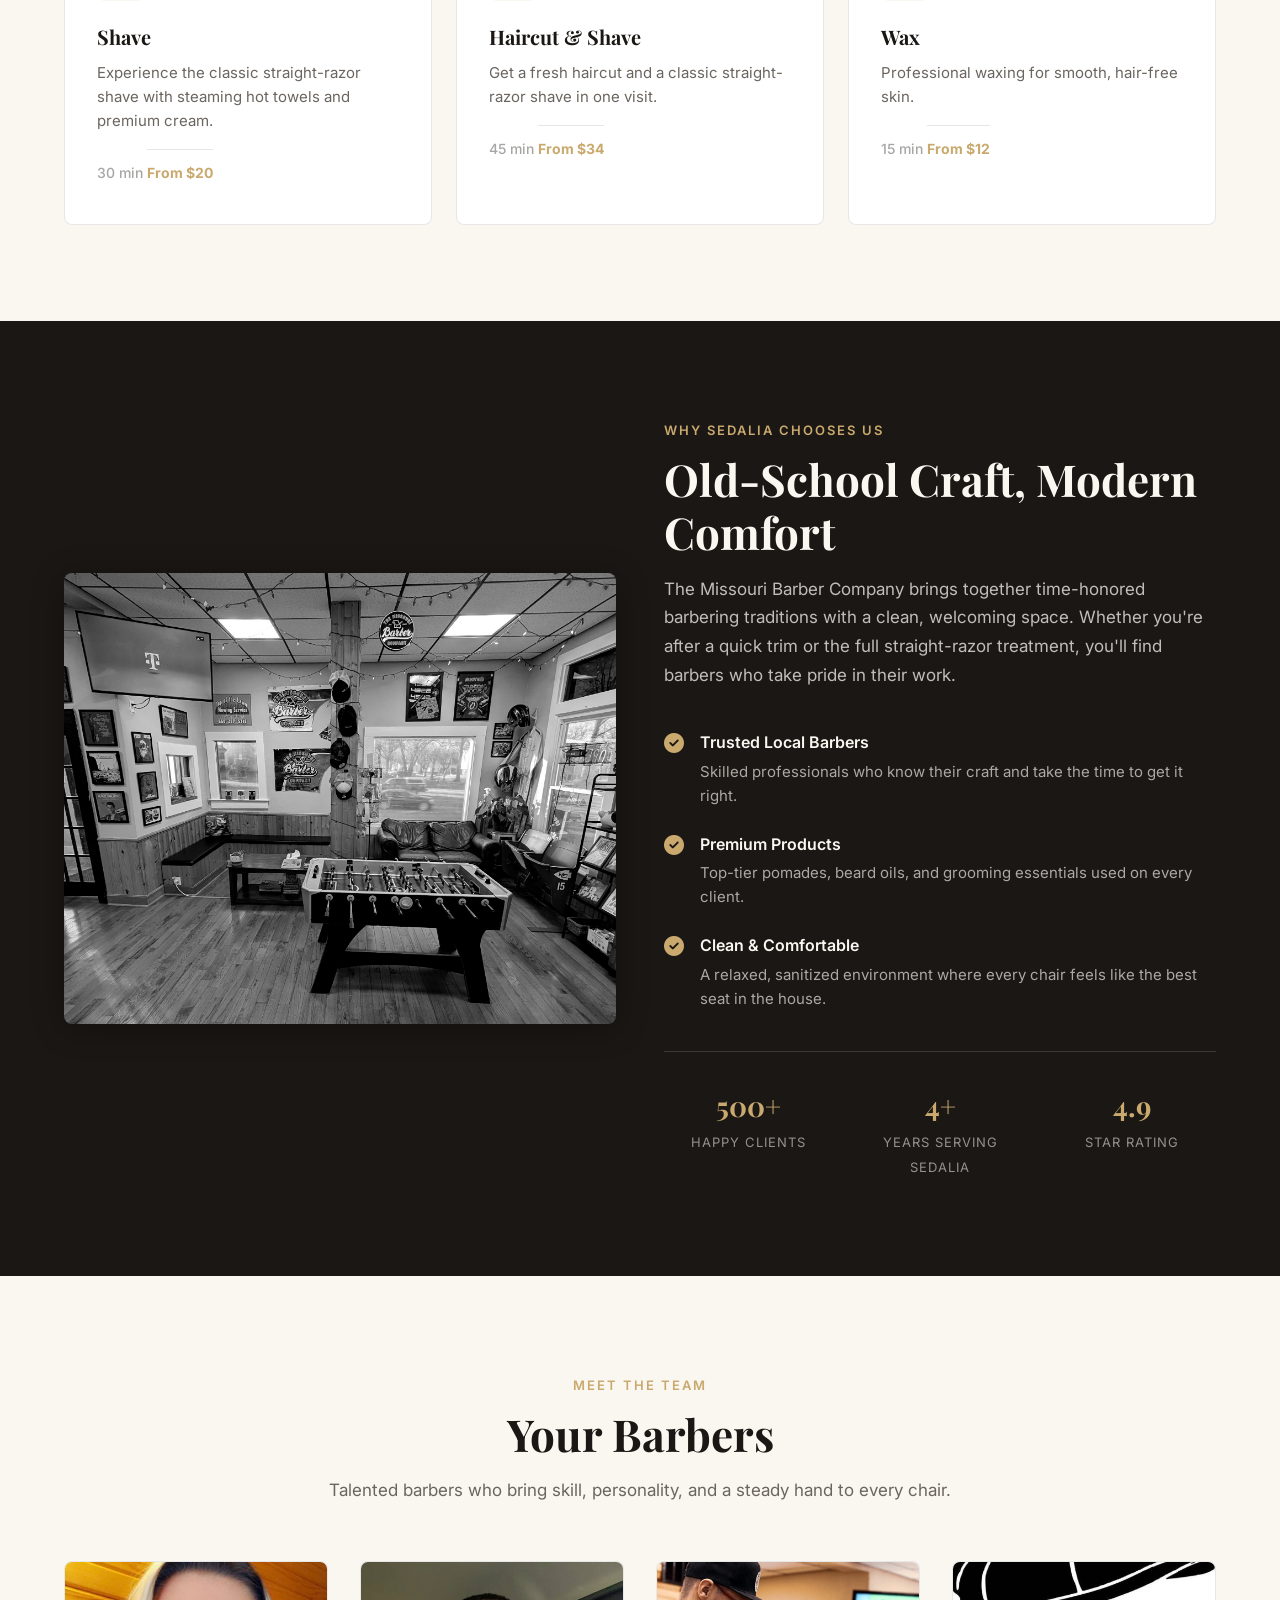
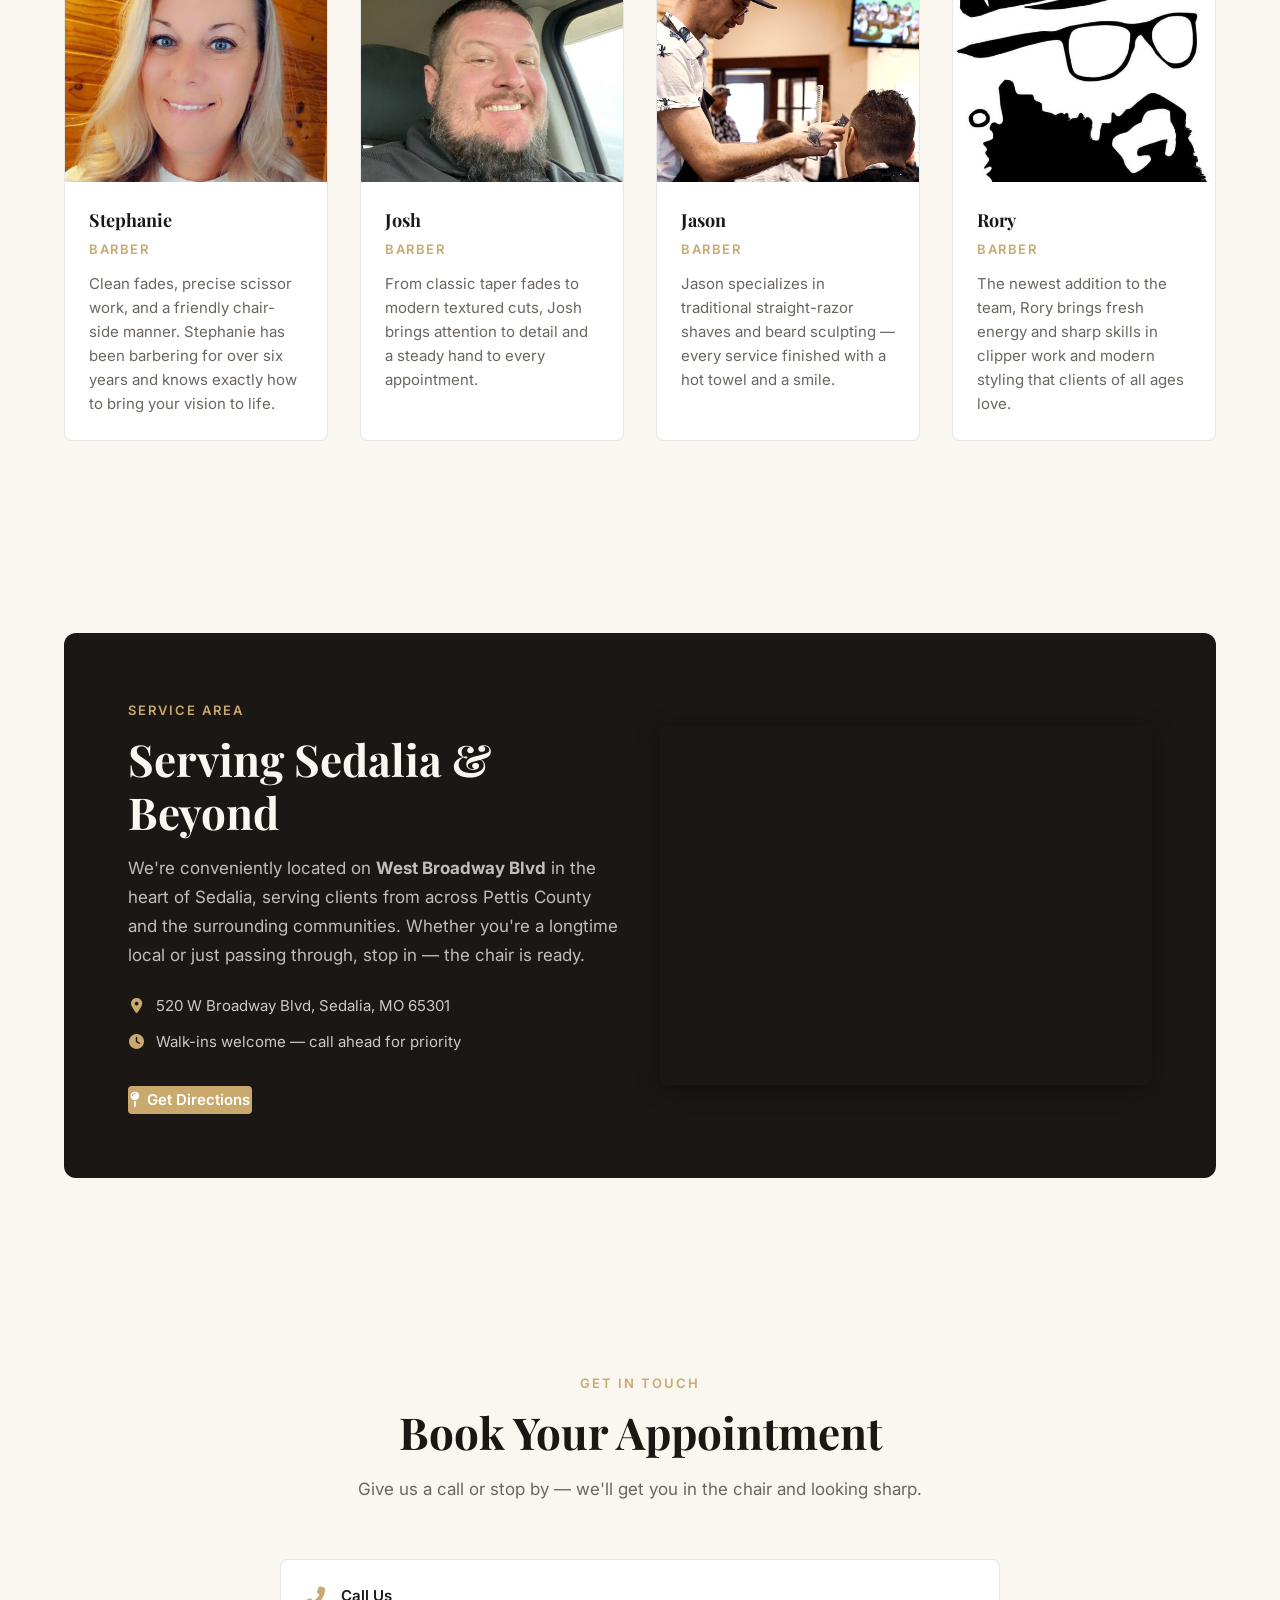
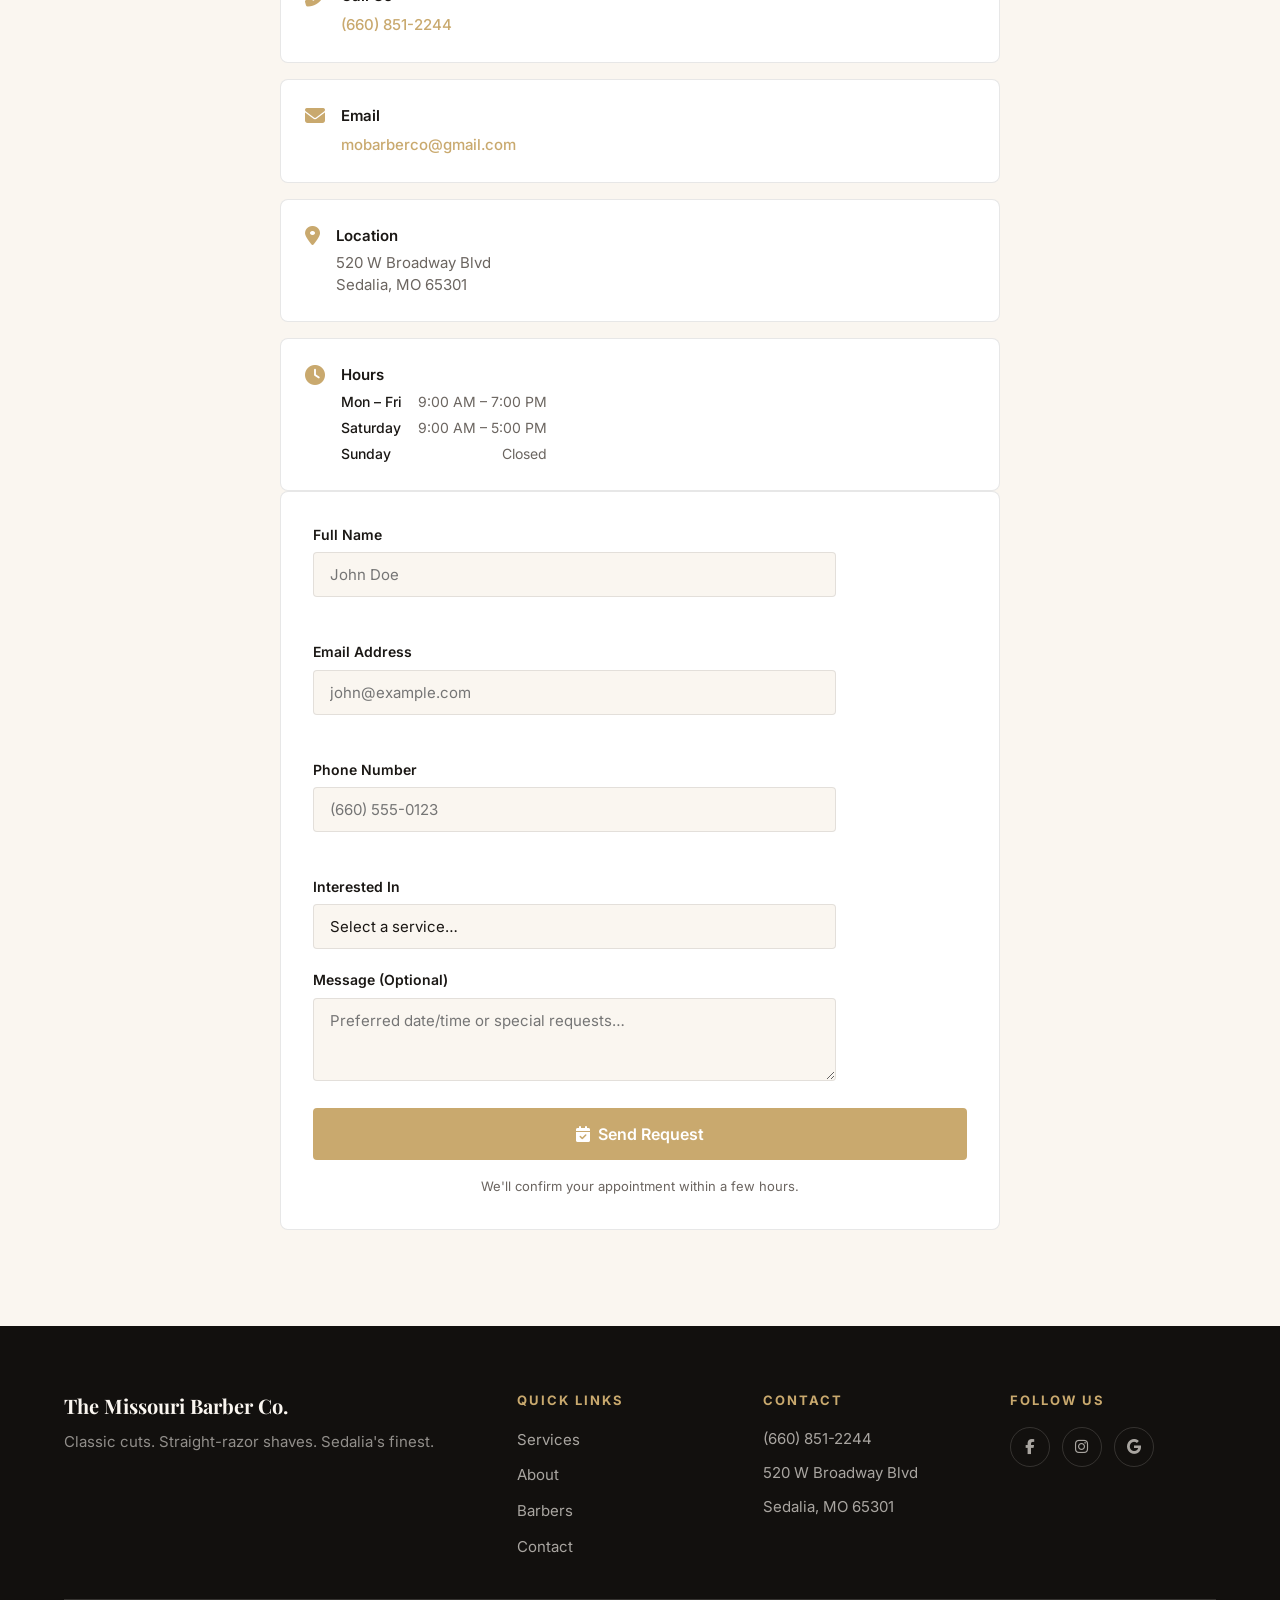
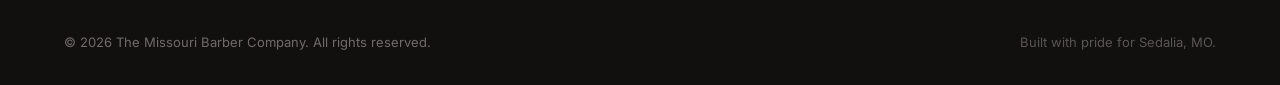
==== commit 0f996891: "Edit cta styles" ====
--- a/index.html
+++ b/index.html
@@ -296,8 +296,8 @@
         </div>
       </div>
     </section>
-<!--
-    <!-- Contact / CTA Section 
+    
+    <!-- Contact / CTA Section -->
     <section class="section contact" id="contact" aria-labelledby="contact-title">
       <div class="container">
         <div class="section__header">
@@ -385,7 +385,7 @@
         </div>
       </div>
     </section>
-  </main> -->
+  </main>
 
   <!-- Footer -->
   <footer class="footer">
--- a/styles.css
+++ b/styles.css
@@ -799,7 +799,8 @@
 }
 
 .contact__grid {
-  display: grid;
+  width: 80vh;
+  content: flexbox;
   grid-template-columns: 1fr;
   gap: 2.5rem;
   max-width: var(--container-narrow);
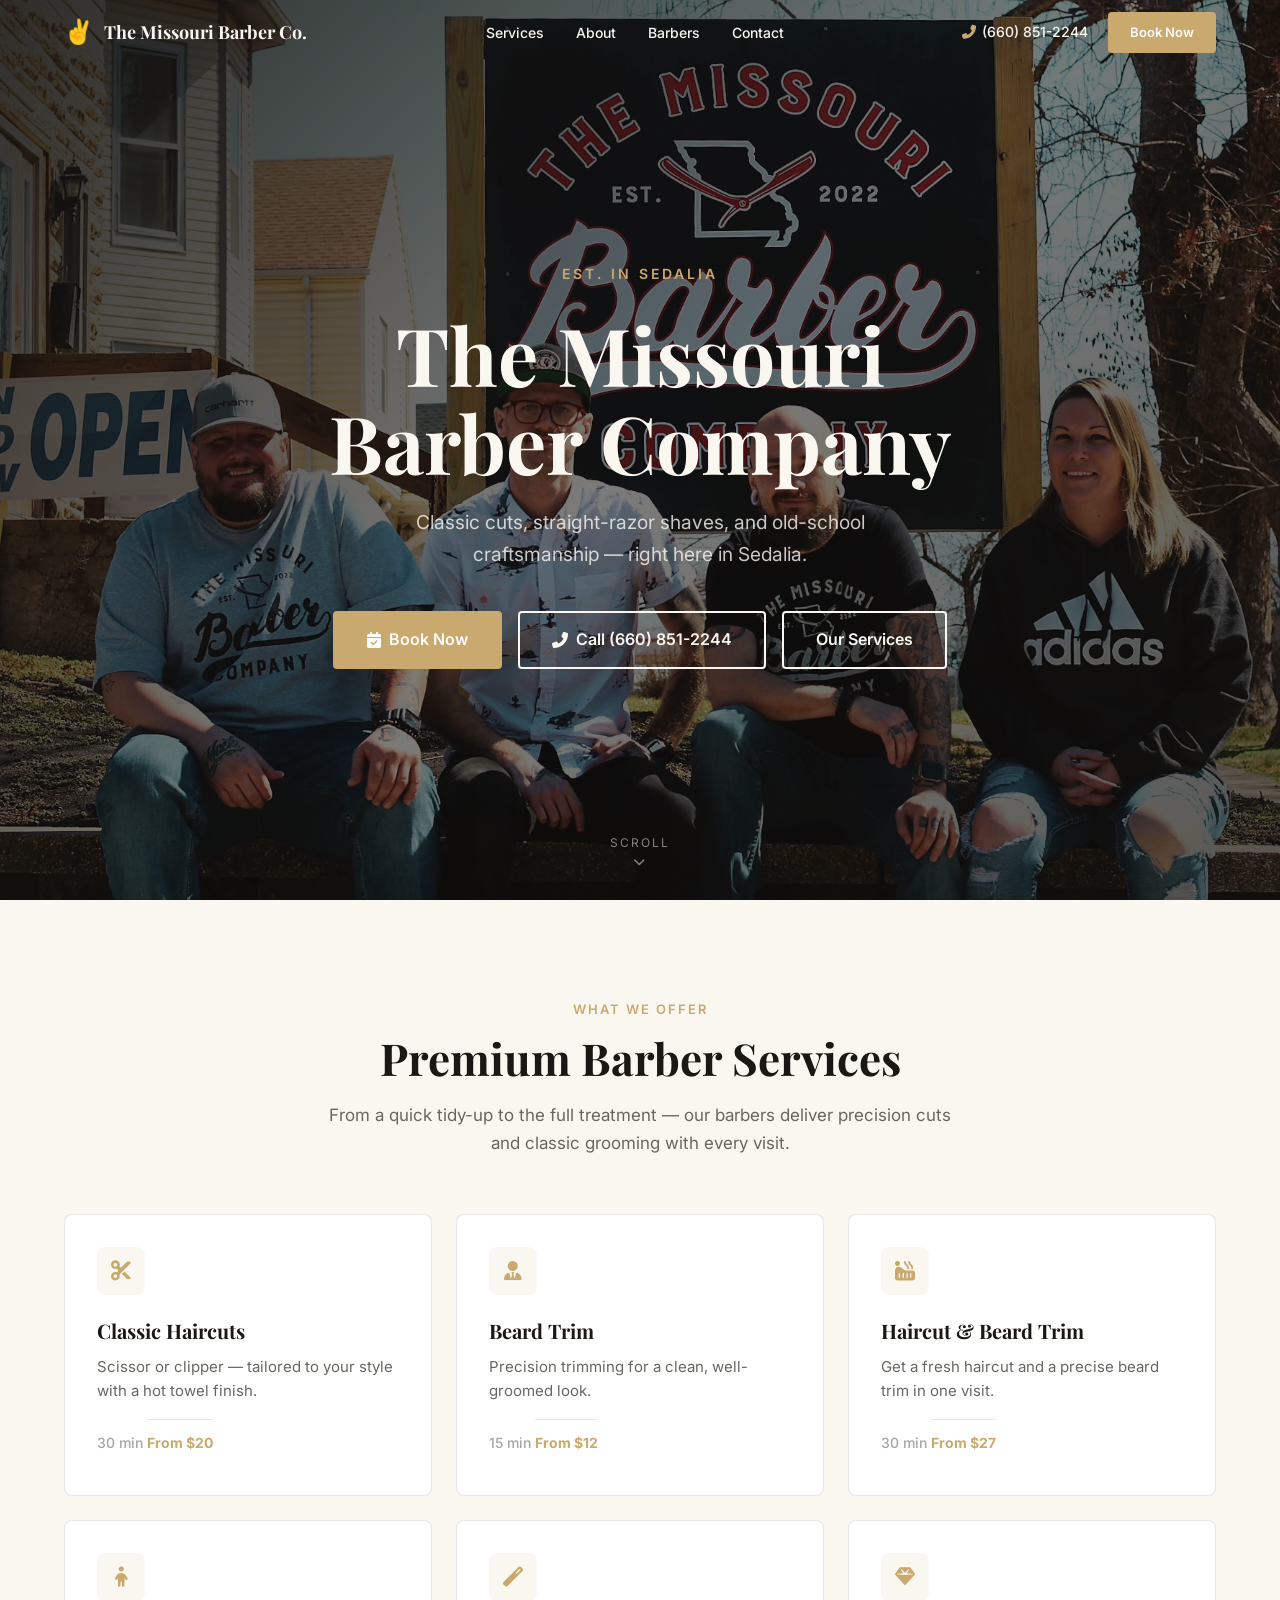
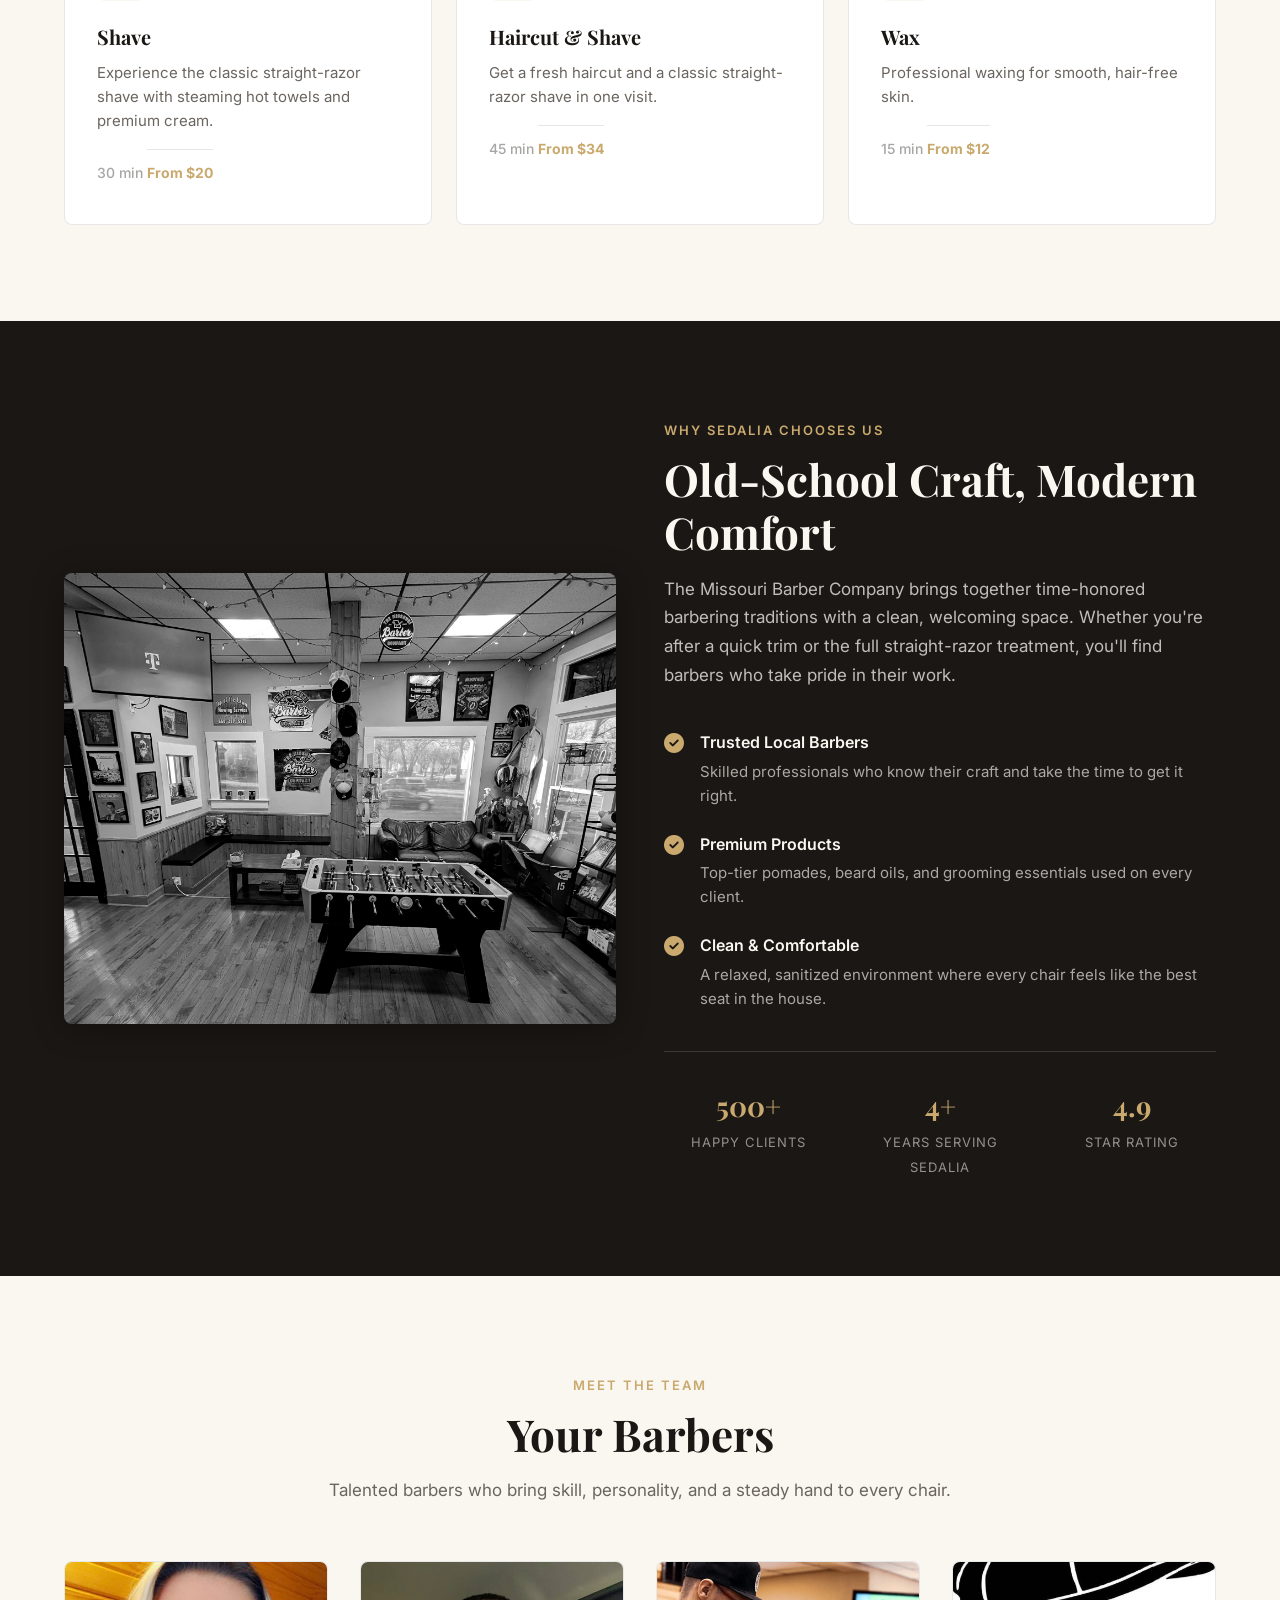
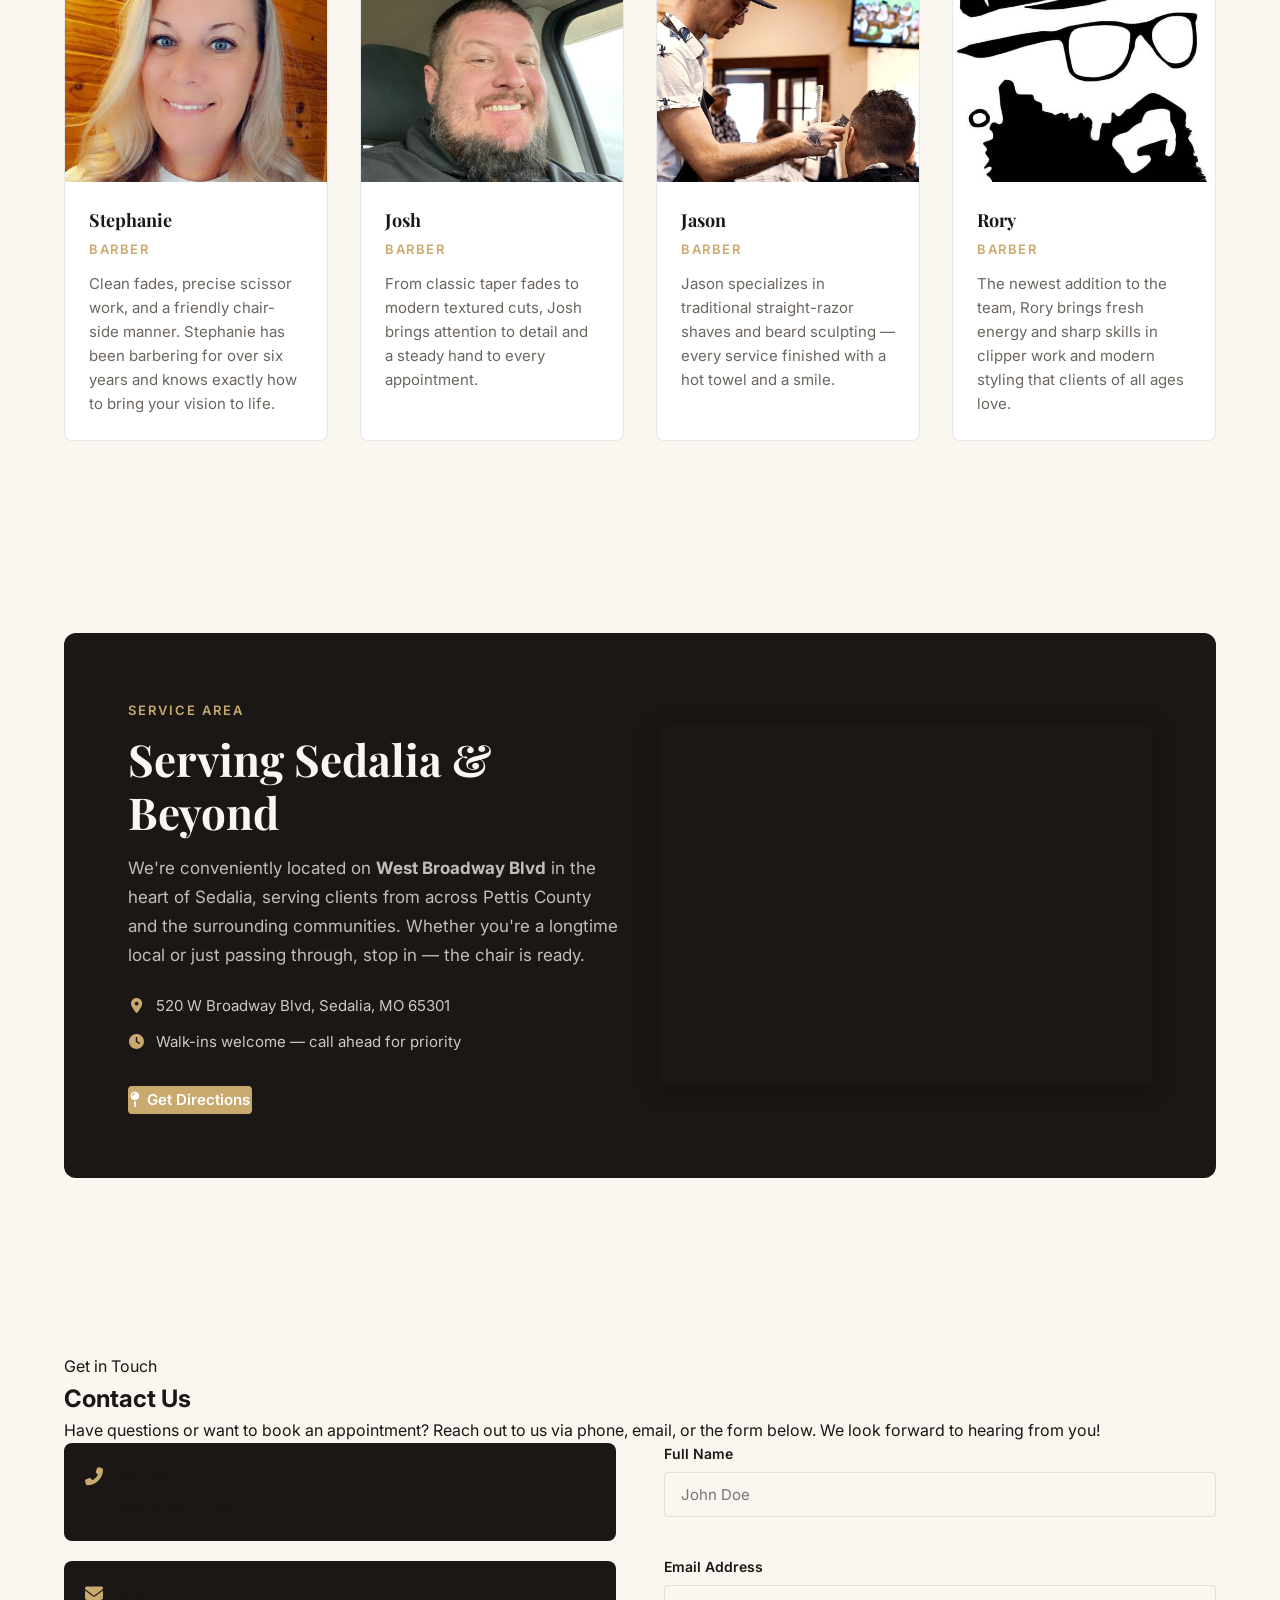
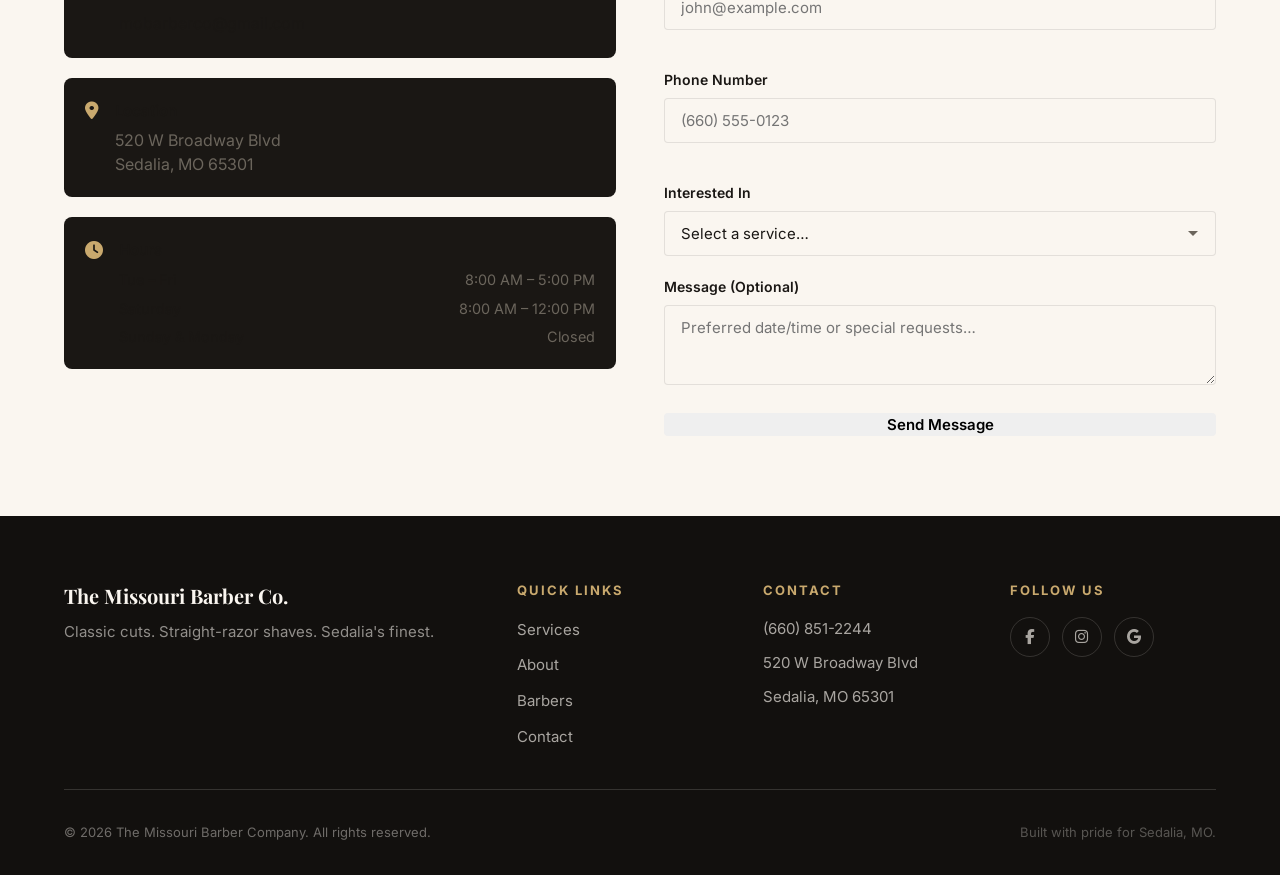
==== commit 6057b548: "edit" ====
--- a/index.html
+++ b/index.html
@@ -296,96 +296,98 @@
         </div>
       </div>
     </section>
-    
-    <!-- Contact / CTA Section -->
-    <section class="section contact" id="contact" aria-labelledby="contact-title">
+
+  <!--Contact Section -->
+    <section class="contact-section" id="contact" aria-labelledby="contact-title">
       <div class="container">
-        <div class="section__header">
-          <span class="section__label">Get in Touch</span>
-          <h2 class="section__title" id="contact-title">Book Your Appointment</h2>
-          <p class="section__desc">Give us a call or stop by — we'll get you in the chair and looking sharp.</p>
-        </div>
-
-        <div class="contact__grid">
-          <div class="contact__info">
-            <div class="contact__card">
+        <div class="section-head">
+          <span class="section-label">Get in Touch</span>
+          <h2 class="section-title" id="contact-title">Contact Us</h2>
+          <p class="section-desc">Have questions or want to book an appointment? Reach out to us via phone, email, or the form below. We look forward to hearing from you!</p>
+        </div>
+
+        <div class="contact-grid">
+          <div class="contact-info">
+            <div class="contact-card">
               <i class="fas fa-phone-alt" aria-hidden="true"></i>
               <div>
                 <h3>Call Us</h3>
-                <a href="tel:+16608512244" class="contact__link">(660) 851-2244</a>
-              </div>
-            </div>
-            <div class="contact__card">
+                <a href="tel:+16608512244" class="contact-link">(660) 851-2244</a>
+              </div>
+            </div>
+
+            <div class="contact-card">
               <i class="fas fa-envelope" aria-hidden="true"></i>
               <div>
                 <h3>Email</h3>
-                <a href="mailto:mobarberco@gmail.com" class="contact__link">mobarberco@gmail.com</a>
-              </div>
-            </div>
-            <div class="contact__card">
+                <a href="mailto:mobarberco@gmail.com" class="contact-link">mobarberco@gmail.com</a>
+              </div>
+            </div>
+
+            <div class="contact-card">
               <i class="fas fa-location-dot" aria-hidden="true"></i>
               <div>
                 <h3>Location</h3>
-                <address class="contact__address">
+                <address class="contact-address">
                   520 W Broadway Blvd<br>
                   Sedalia, MO 65301
                 </address>
               </div>
             </div>
-            <div class="contact__card">
+
+            <div class="contact-card">
               <i class="fas fa-clock" aria-hidden="true"></i>
               <div>
                 <h3>Hours</h3>
-                <ul class="contact__hours">
-                  <li><span>Mon – Fri</span><span>9:00 AM – 7:00 PM</span></li>
-                  <li><span>Saturday</span><span>9:00 AM – 5:00 PM</span></li>
-                  <li><span>Sunday</span><span>Closed</span></li>
+                <ul class="contact-hours">
+                  <li><span>Tue – Fri</span><span>8:00 AM – 5:00 PM</span></li>
+                  <li><span>Saturday</span><span>8:00 AM – 12:00 PM</span></li>
+                  <li><span>Sunday & Monday</span><span>Closed</span></li>
                 </ul>
               </div>
             </div>
           </div>
 
-          <form class="contact__form" id="contactForm" novalidate>
-            <div class="form__group">
-              <label for="name">Full Name</label>
-              <input type="text" id="name" name="name" placeholder="John Doe" required>
-              <span class="form__error" role="alert"></span>
-            </div>
-            <div class="form__group">
-              <label for="email">Email Address</label>
-              <input type="email" id="email" name="email" placeholder="john@example.com" required>
-              <span class="form__error" role="alert"></span>
-            </div>
-            <div class="form__group">
-              <label for="phone">Phone Number</label>
-              <input type="tel" id="phone" name="phone" placeholder="(660) 555-0123" required>
-              <span class="form__error" role="alert"></span>
-            </div>
-            <div class="form__group">
-              <label for="service">Interested In</label>
-              <select id="service" name="service">
-                <option value="">Select a service…</option>
-                <option value="haircut">Classic Haircut</option>
-                <option value="beard">Beard Grooming</option>
-                <option value="shave">Hot Towel Shave</option>
-                <option value="kids">Kids' Cut</option>
-                <option value="package">The Full Package</option>
-              </select>
-            </div>
-            <div class="form__group">
-              <label for="message">Message (Optional)</label>
-              <textarea id="message" name="message" rows="3" placeholder="Preferred date/time or special requests…"></textarea>
-            </div>
-            <button type="submit" class="btn btn--primary btn--lg btn--full">
-              <i class="fas fa-calendar-check" aria-hidden="true"></i>
-              Send Request
-            </button>
-            <p class="form__footnote">We'll confirm your appointment within a few hours.</p>
+          <form class="contact-form" id="contactForm">
+            <div class="form-inputs">
+              <div class="form-group">
+                <label for="name">Full Name</label>
+                <input type="text" id="name" name="name" placeholder="John Doe" required>
+                <span class="form-error" role="alert"></span>
+              </div>
+              <div class="form-group">
+                <label for="email">Email Address</label>
+                <input type="email" id="email" name="email" placeholder="john@example.com" required>
+                <span class="form-error" role="alert"></span>
+              </div>
+              <div class="form-group">
+                <label for="phone">Phone Number</label>
+                <input type="tel" id="phone" name="phone" placeholder="(660) 555-0123" required>
+                <span class="form-error" role="alert"></span>
+              </div>
+              <div class="form-group">
+                <label for="service">Interested In</label>
+                <select id="service" name="service">
+                  <option value="">Select a service…</option>
+                  <option value="haircut">Classic Haircut</option>
+                  <option value="beard">Beard Trim</option>
+                  <option value="haircut-beard">Haircut & Beard Trim</option>
+                  <option value="shave">Shave</option>
+                  <option value="haircut-shave">Haircut & Shave</option>
+                  <option value="wax">Wax</option>
+                  <option value="package">The Full Experience</option>
+                </select>
+              </div>
+              <div class="form-group">
+                <label for="message">Message (Optional)</label>
+                <textarea id="message" name="message" rows="1" placeholder="Preferred date/time or special requests…"></textarea>
+              </div>
+              <button type="submit" class="btn btn-primary">Send Message</button>
+            </div>
           </form>
         </div>
       </div>
     </section>
-  </main>
 
   <!-- Footer -->
   <footer class="footer">
--- a/styles.css
+++ b/styles.css
@@ -381,17 +381,6 @@
     background: rgba(0, 0, 0, 0.5);
     z-index: 99;
   }
-
-  .header {
-    width: 100vw;
-    max-width: 100%;
-    overflow-x: hidden;
-  }
-
-  .header__inner {
-    width: 100%;
-    max-width: 100%;
-  }
 }
 
 /* ============================================
@@ -793,15 +782,14 @@
 
 /* ============================================
    Contact
-   ============================================ */
+   ============================================ 
 .contact {
   background: var(--color-bg);
 }
 
 .contact__grid {
-  width: 80vh;
-  content: flexbox;
-  grid-template-columns: 1fr;
+  display: grid;
+  grid-template-columns: .5fr;
   gap: 2.5rem;
   max-width: var(--container-narrow);
   margin: 0 auto;
@@ -871,7 +859,7 @@
   font-weight: 500;
 }
 
-/* Contact form */
+/* Contact form 
 .contact__form {
   background: #fff;
   border: 1px solid var(--color-border);
@@ -938,6 +926,183 @@
   color: var(--color-text-light);
   text-align: center;
   margin-top: 1rem;
+}*/
+
+/* ============================================
+   Contact Section
+   ============================================ */
+
+.contact-section {
+  padding: 5rem 0;
+}
+
+.contact-grid {
+  display: grid;
+  grid-template-columns: 1fr 1fr;
+  gap: 3rem;
+  width: 100%;
+  max-width: 100%;
+}
+
+@media (max-width: 767px) {
+  .contact-grid {
+    grid-template-columns: 1fr;
+    gap: 2rem;
+  }
+}
+
+/* ---- Contact info column ---- */
+
+.contact-info {
+  display: flex;
+  flex-direction: column;
+  gap: 1.25rem;
+  min-width: 0; /* prevents grid children from refusing to shrink below content size */
+}
+
+.contact-card {
+  display: flex;
+  align-items: flex-start;
+  gap: 1rem;
+  padding: 1.25rem;
+  background: var(--color-bg-alt, #f7f4ef);
+  border: 1px solid var(--color-border, #e5e0d8);
+  border-radius: 8px;
+  min-width: 0;
+}
+
+.contact-card i {
+  flex-shrink: 0;
+  font-size: 1.125rem;
+  color: var(--color-accent, #c9a45c);
+  margin-top: 0.2rem;
+}
+
+.contact-card > div {
+  min-width: 0; /* allows long email/address text to wrap instead of forcing width */
+  flex: 1;
+}
+
+.contact-card h3 {
+  font-size: 0.9375rem;
+  font-weight: 600;
+  margin-bottom: 0.35rem;
+}
+
+.contact-link {
+  color: var(--color-text, #2a2622);
+  text-decoration: none;
+  word-break: break-word;
+}
+
+.contact-link:hover {
+  color: var(--color-accent, #c9a45c);
+}
+
+.contact-address {
+  font-style: normal;
+  line-height: 1.5;
+  color: var(--color-text-muted, #6b655c);
+}
+
+.contact-hours {
+  list-style: none;
+  padding: 0;
+  margin: 0;
+  display: flex;
+  flex-direction: column;
+  gap: 0.35rem;
+}
+
+.contact-hours li {
+  display: flex;
+  justify-content: space-between;
+  gap: 1rem;
+  font-size: 0.9rem;
+  color: var(--color-text-muted, #6b655c);
+}
+
+.contact-hours li span:first-child {
+  color: var(--color-text, #2a2622);
+  font-weight: 500;
+}
+
+/* ---- Form column ---- */
+
+.contact-form {
+  min-width: 0;
+  width: 100%;
+  box-sizing: border-box;
+}
+
+.form-inputs {
+  display: flex;
+  flex-direction: column;
+  gap: 1.25rem;
+  width: 100%;
+}
+
+.form-group {
+  display: flex;
+  flex-direction: column;
+  gap: 0.4rem;
+  width: 100%;
+  min-width: 0;
+}
+
+.form-group label {
+  font-size: 0.875rem;
+  font-weight: 600;
+}
+
+.form-group input,
+.form-group select,
+.form-group textarea {
+  width: 100%;
+  max-width: 100%;
+  box-sizing: border-box;
+  padding: 0.75rem 1rem;
+  font-family: inherit;
+  font-size: 0.9375rem;
+  border: 1.5px solid var(--color-border, #e5e0d8);
+  border-radius: 4px;
+  background: var(--color-bg, #fff);
+  color: var(--color-text, #2a2622);
+  outline: none;
+  transition: border-color 0.2s ease;
+}
+
+.form-group input:focus,
+.form-group select:focus,
+.form-group textarea:focus {
+  border-color: var(--color-accent, #c9a45c);
+}
+
+.form-group select {
+  -webkit-appearance: none;
+  -moz-appearance: none;
+  appearance: none;
+  background-image: url("data:image/svg+xml,%3Csvg xmlns='http://www.w3.org/2000/svg' width='12' height='8' viewBox='0 0 12 8'%3E%3Cpath fill='%236b655c' d='M1 1l5 5 5-5'/%3E%3C/svg%3E");
+  background-repeat: no-repeat;
+  background-position: right 1rem center;
+  padding-right: 2.5rem;
+}
+
+.form-group textarea {
+  resize: vertical;
+  min-height: 80px;
+}
+
+.form-error {
+  font-size: 0.8rem;
+  color: #c0392b;
+  min-height: 1em;
+}
+
+.contact-form .btn {
+  width: 100%;
+  box-sizing: border-box;
+  margin-top: 0.5rem;
 }
 
 /* ============================================
